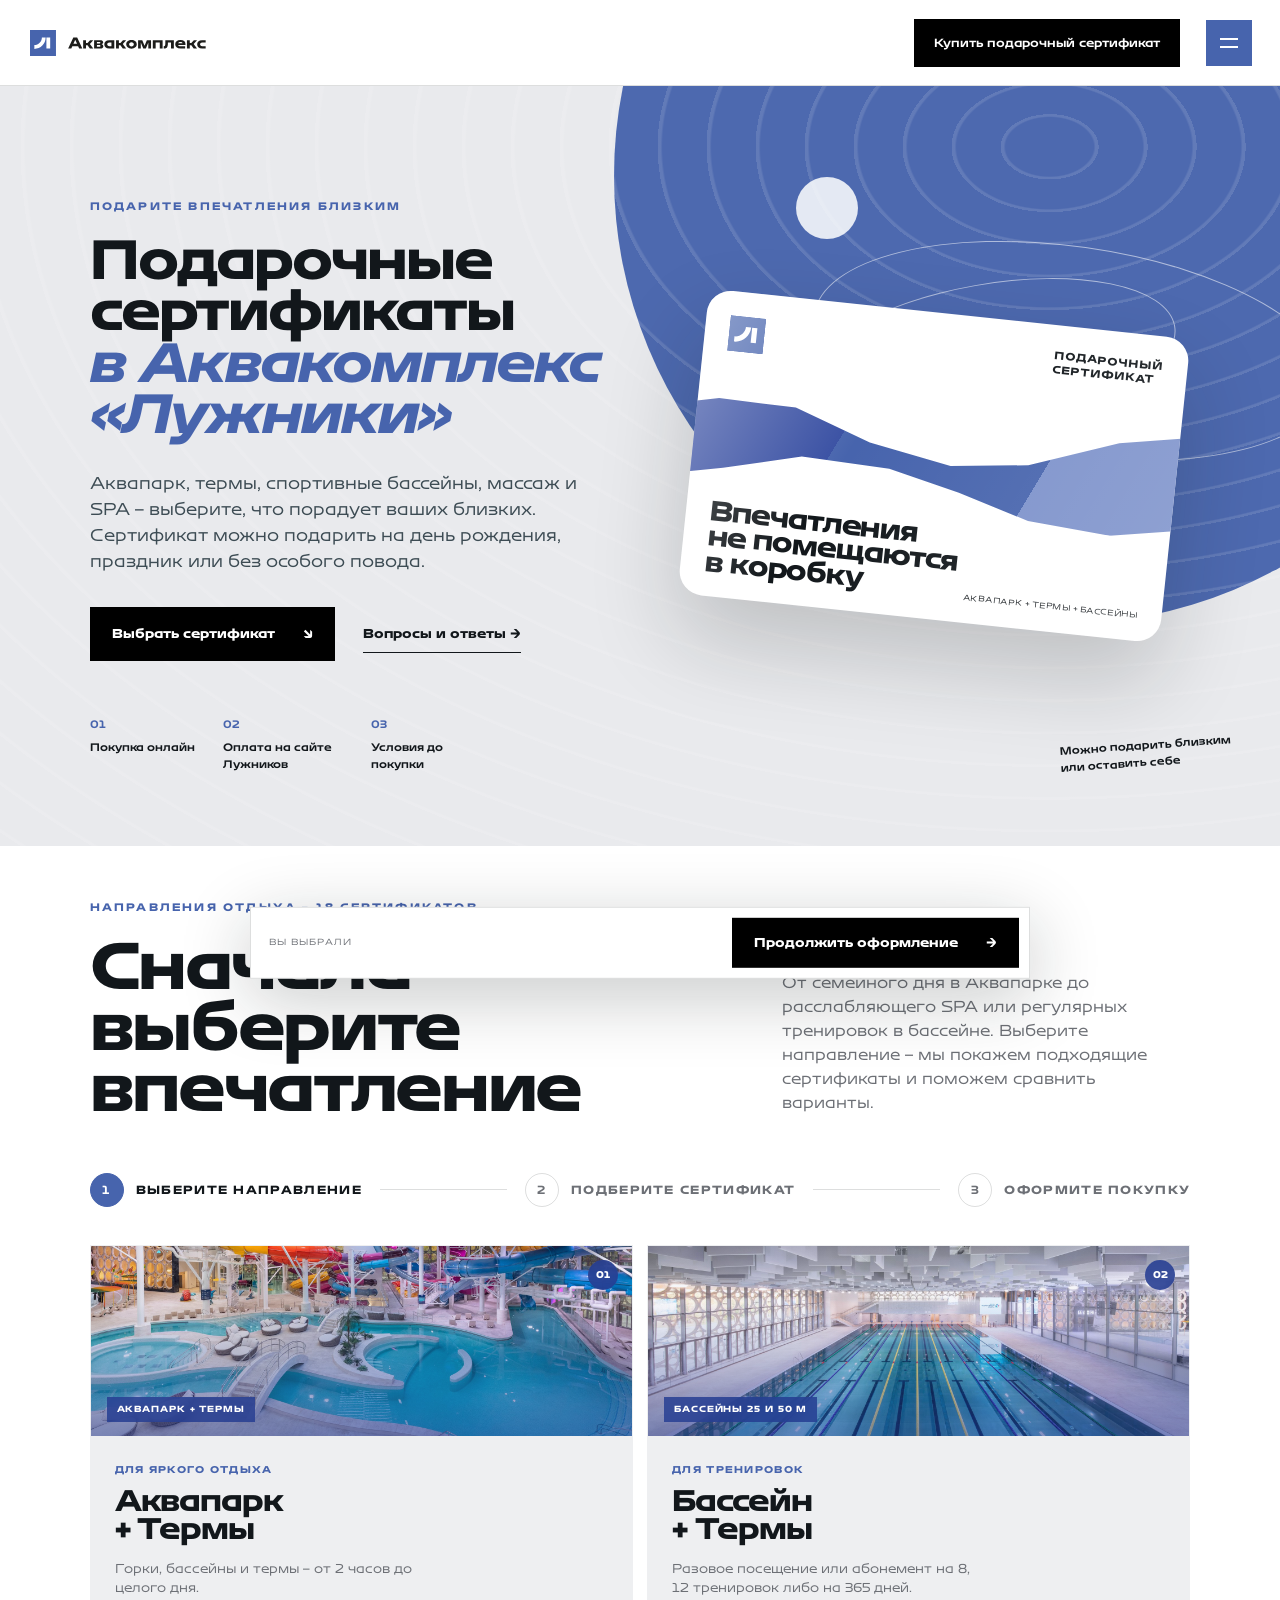
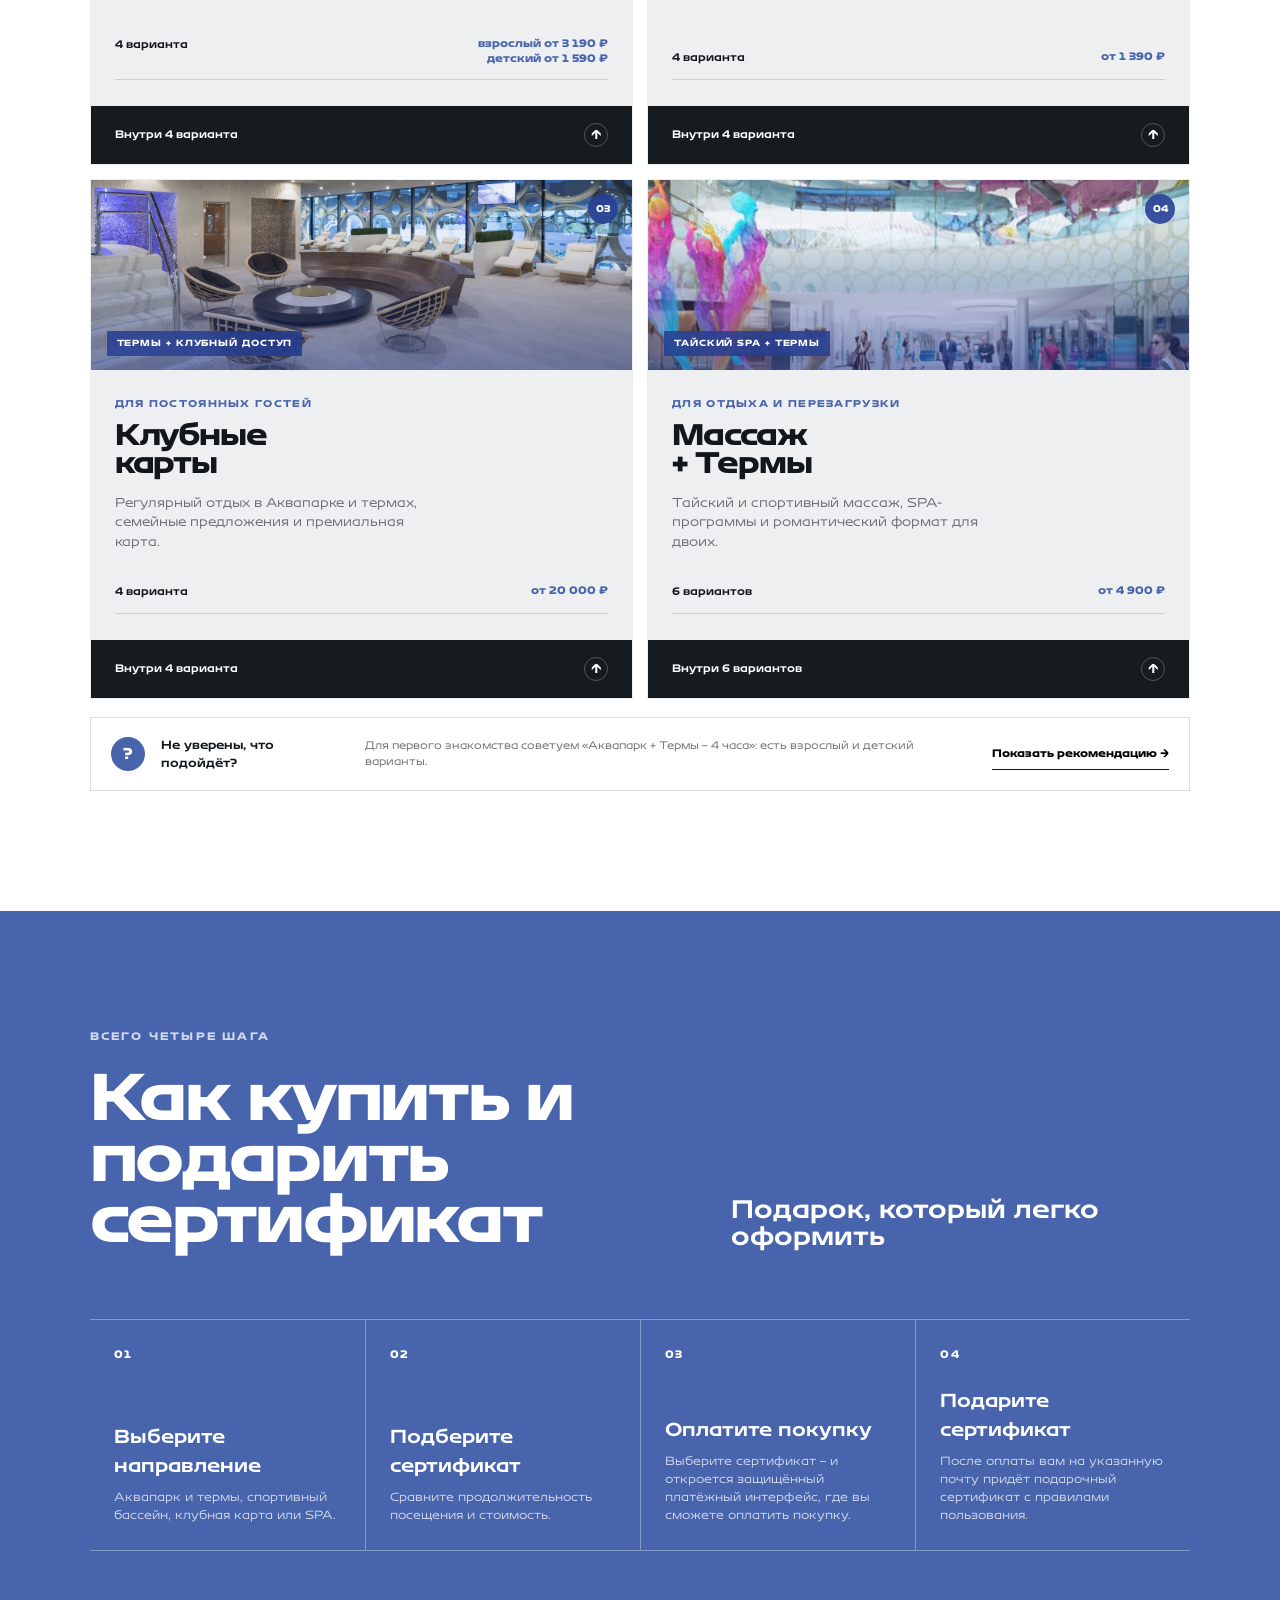
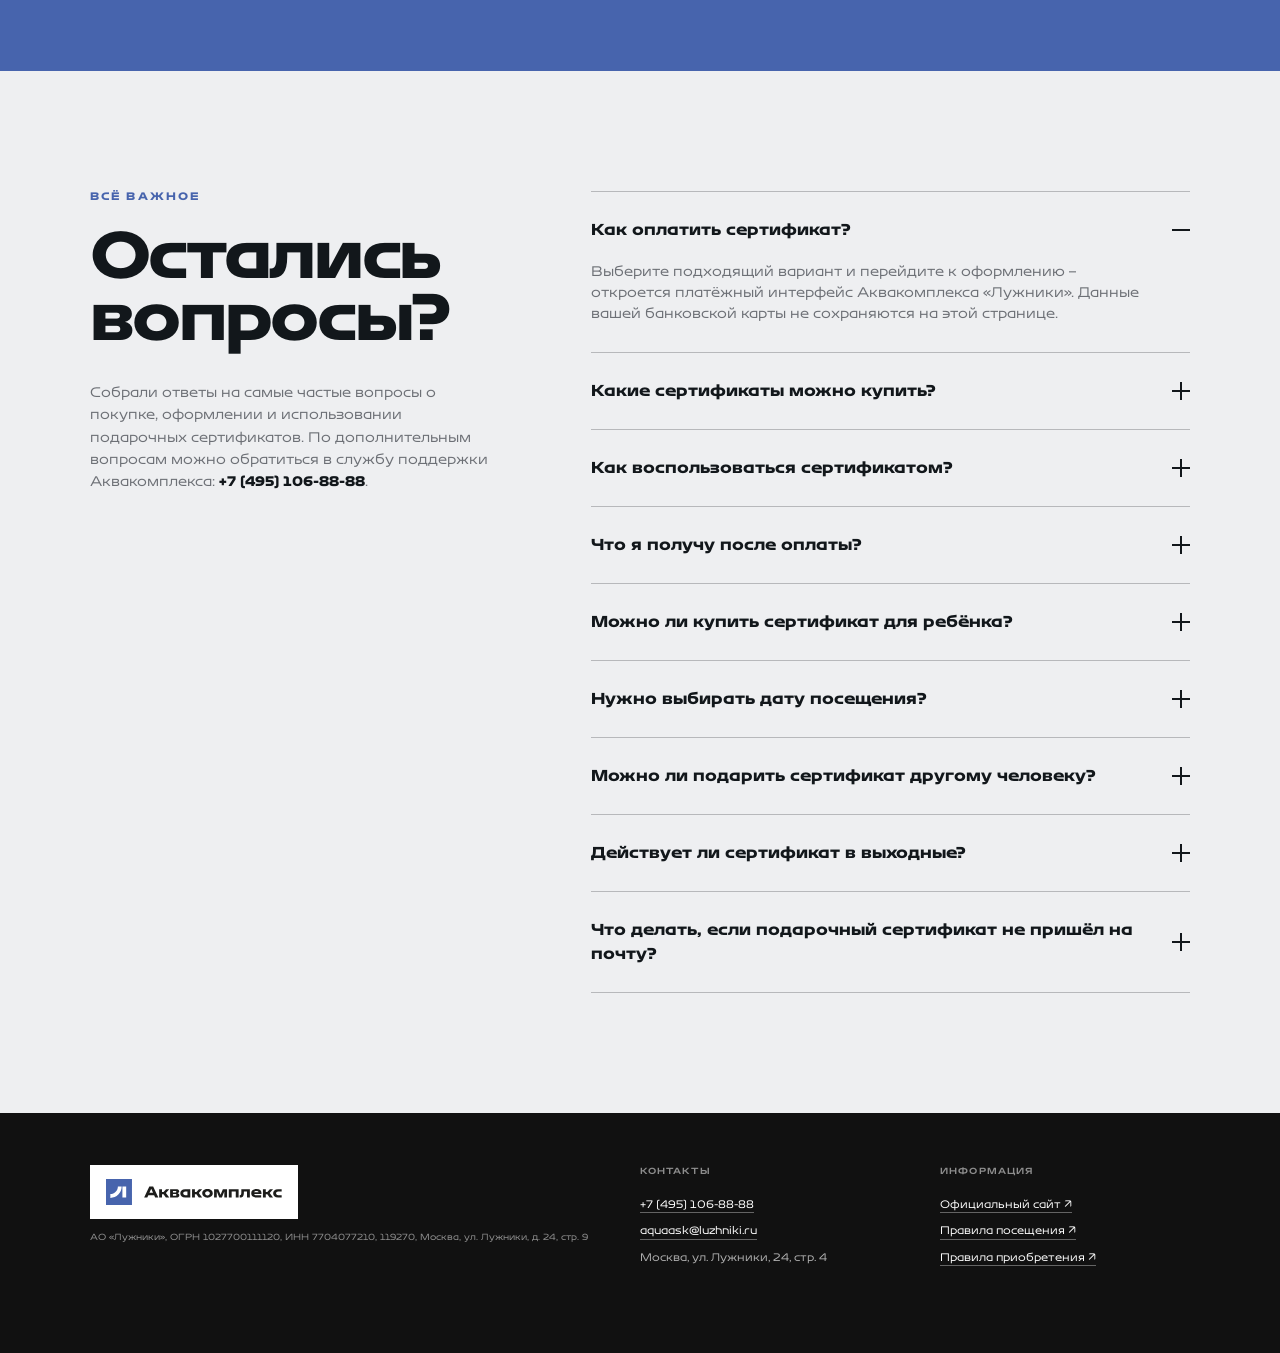
==== index.html @ ae0c1650 "Apply November certificate copy updates" ====
<!doctype html>
<html lang="ru">
  <head>
    <meta charset="UTF-8" />
    <meta name="viewport" content="width=device-width, initial-scale=1" />
    <meta name="theme-color" content="#4764ad" />
    <meta name="robots" content="index, follow, max-snippet:-1, max-image-preview:large, max-video-preview:-1" />
    <meta
      name="description"
      content="Подарочные сертификаты в Аквакомплексе «Лужники» в Москве: аквапарк и термы, спортивный бассейн, клубные карты, массаж и SPA."
    />
    <title>Подарочные сертификаты в Аквакомплексе «Лужники» – купить онлайн</title>
    <link rel="canonical" href="https://federegorov.github.io/luzhnikiPodarochSertifikat/" />
    <meta property="og:type" content="website" />
    <meta property="og:locale" content="ru_RU" />
    <meta property="og:title" content="Подарочные сертификаты в Аквакомплексе «Лужники» – купить онлайн" />
    <meta property="og:description" content="Аквапарк и термы, спортивные бассейны, клубные карты, массаж и SPA в Москве. Сравните цены и условия." />
    <meta property="og:url" content="https://federegorov.github.io/luzhnikiPodarochSertifikat/" />
    <meta property="og:image" content="https://federegorov.github.io/luzhnikiPodarochSertifikat/assets/photos/aquapark.jpg" />
    <meta property="og:image:alt" content="Аквапарк Аквакомплекса Лужники" />
    <meta name="twitter:card" content="summary_large_image" />
    <script type="application/ld+json">
      {
        "@context": "https://schema.org",
        "@graph": [
          {
            "@type": "Organization",
            "@id": "https://aqua.luzhniki.ru/#organization",
            "name": "АО «Лужники»",
            "legalName": "Акционерное общество «Олимпийский комплекс „Лужники“»",
            "url": "https://aqua.luzhniki.ru/",
            "taxID": "7704077210",
            "telephone": "+7-495-106-88-88",
            "email": "aquaask@luzhniki.ru",
            "address": {
              "@type": "PostalAddress",
              "streetAddress": "ул. Лужники, д. 24, стр. 9",
              "postalCode": "119270",
              "addressLocality": "Москва",
              "addressCountry": "RU"
            },
            "location": {
              "@type": "Place",
              "name": "Аквакомплекс «Лужники»",
              "address": {
                "@type": "PostalAddress",
                "streetAddress": "ул. Лужники, д. 24, стр. 4",
                "postalCode": "119270",
                "addressLocality": "Москва",
                "addressCountry": "RU"
              }
            }
          },
          {
            "@type": "WebPage",
            "@id": "https://federegorov.github.io/luzhnikiPodarochSertifikat/#webpage",
            "url": "https://federegorov.github.io/luzhnikiPodarochSertifikat/",
            "name": "Подарочные сертификаты в Аквакомплексе «Лужники» – купить онлайн",
            "description": "Подарочные сертификаты в Аквакомплексе «Лужники» в Москве: аквапарк и термы, спортивный бассейн, клубные карты, массаж и SPA.",
            "inLanguage": "ru-RU",
            "dateModified": "2026-10-30",
            "about": { "@id": "https://aqua.luzhniki.ru/#organization" },
            "mainEntity": { "@id": "https://federegorov.github.io/luzhnikiPodarochSertifikat/#certificate-list" }
          },
          {
            "@type": "ItemList",
            "@id": "https://federegorov.github.io/luzhnikiPodarochSertifikat/#certificate-list",
            "name": "Подарочные сертификаты Аквакомплекса «Лужники»",
            "numberOfItems": 18,
            "itemListElement": [
              {
                "@type": "ListItem",
                "position": 1,
                "item": {
                  "@type": "Product",
                  "name": "Подарочный сертификат Аквапарк + Термы – весь день",
                  "image": "https://federegorov.github.io/luzhnikiPodarochSertifikat/assets/photos/aquapark.jpg",
                  "description": "Аквапарк и термальный комплекс с 10:00 до 22:00.",
                  "brand": { "@id": "https://aqua.luzhniki.ru/#organization" },
                  "offers": [
                    { "@type": "Offer", "name": "Взрослый 14+", "price": "4890", "priceCurrency": "RUB", "availability": "https://schema.org/InStock", "url": "https://federegorov.github.io/luzhnikiPodarochSertifikat/#catalog", "seller": { "@id": "https://aqua.luzhniki.ru/#organization" } },
                    { "@type": "Offer", "name": "Детский 7–13 лет", "price": "2590", "priceCurrency": "RUB", "availability": "https://schema.org/InStock", "url": "https://federegorov.github.io/luzhnikiPodarochSertifikat/#catalog", "seller": { "@id": "https://aqua.luzhniki.ru/#organization" } }
                  ]
                }
              },
              {
                "@type": "ListItem",
                "position": 2,
                "item": {
                  "@type": "Product",
                  "name": "Подарочный сертификат Аквапарк + Термы – 4 часа",
                  "image": "https://federegorov.github.io/luzhnikiPodarochSertifikat/assets/photos/aquapark.jpg",
                  "description": "Четыре часа в аквапарке и термальном комплексе.",
                  "brand": { "@id": "https://aqua.luzhniki.ru/#organization" },
                  "offers": [
                    { "@type": "Offer", "name": "Взрослый 14+", "price": "4290", "priceCurrency": "RUB", "availability": "https://schema.org/InStock", "url": "https://federegorov.github.io/luzhnikiPodarochSertifikat/#catalog", "seller": { "@id": "https://aqua.luzhniki.ru/#organization" } },
                    { "@type": "Offer", "name": "Детский 7–13 лет", "price": "2190", "priceCurrency": "RUB", "availability": "https://schema.org/InStock", "url": "https://federegorov.github.io/luzhnikiPodarochSertifikat/#catalog", "seller": { "@id": "https://aqua.luzhniki.ru/#organization" } }
                  ]
                }
              },
              {
                "@type": "ListItem",
                "position": 3,
                "item": {
                  "@type": "Product",
                  "name": "Подарочный сертификат Аквапарк + Термы – 3 часа",
                  "image": "https://federegorov.github.io/luzhnikiPodarochSertifikat/assets/photos/aquapark.jpg",
                  "description": "Три часа в аквапарке и термальном комплексе.",
                  "brand": { "@id": "https://aqua.luzhniki.ru/#organization" },
                  "offers": [
                    { "@type": "Offer", "name": "Взрослый 14+", "price": "3690", "priceCurrency": "RUB", "availability": "https://schema.org/InStock", "url": "https://federegorov.github.io/luzhnikiPodarochSertifikat/#catalog", "seller": { "@id": "https://aqua.luzhniki.ru/#organization" } },
                    { "@type": "Offer", "name": "Детский 7–13 лет", "price": "1990", "priceCurrency": "RUB", "availability": "https://schema.org/InStock", "url": "https://federegorov.github.io/luzhnikiPodarochSertifikat/#catalog", "seller": { "@id": "https://aqua.luzhniki.ru/#organization" } }
                  ]
                }
              },
              {
                "@type": "ListItem",
                "position": 4,
                "item": {
                  "@type": "Product",
                  "name": "Подарочный сертификат Аквапарк + Термы – 2 часа",
                  "image": "https://federegorov.github.io/luzhnikiPodarochSertifikat/assets/photos/aquapark.jpg",
                  "description": "Два часа в аквапарке и термальном комплексе.",
                  "brand": { "@id": "https://aqua.luzhniki.ru/#organization" },
                  "offers": [
                    { "@type": "Offer", "name": "Взрослый 14+", "price": "3190", "priceCurrency": "RUB", "availability": "https://schema.org/InStock", "url": "https://federegorov.github.io/luzhnikiPodarochSertifikat/#catalog", "seller": { "@id": "https://aqua.luzhniki.ru/#organization" } },
                    { "@type": "Offer", "name": "Детский 7–13 лет", "price": "1590", "priceCurrency": "RUB", "availability": "https://schema.org/InStock", "url": "https://federegorov.github.io/luzhnikiPodarochSertifikat/#catalog", "seller": { "@id": "https://aqua.luzhniki.ru/#organization" } }
                  ]
                }
              },
              { "@type": "ListItem", "position": 5, "item": { "@type": "Product", "name": "Подарочный сертификат Бассейн + Термы – одно посещение", "image": "https://federegorov.github.io/luzhnikiPodarochSertifikat/assets/photos/pool.jpg", "description": "Одно посещение спортивного бассейна и термального комплекса для взрослого.", "brand": { "@id": "https://aqua.luzhniki.ru/#organization" }, "offers": { "@type": "Offer", "price": "1390", "priceCurrency": "RUB", "availability": "https://schema.org/InStock", "url": "https://federegorov.github.io/luzhnikiPodarochSertifikat/#catalog", "seller": { "@id": "https://aqua.luzhniki.ru/#organization" } } } },
              { "@type": "ListItem", "position": 6, "item": { "@type": "Product", "name": "Подарочный сертификат Бассейн + Термы – 8 посещений", "image": "https://federegorov.github.io/luzhnikiPodarochSertifikat/assets/photos/pool.jpg", "description": "Восемь посещений спортивного бассейна и термального комплекса.", "brand": { "@id": "https://aqua.luzhniki.ru/#organization" }, "offers": { "@type": "Offer", "price": "6000", "priceCurrency": "RUB", "availability": "https://schema.org/InStock", "url": "https://federegorov.github.io/luzhnikiPodarochSertifikat/#catalog", "seller": { "@id": "https://aqua.luzhniki.ru/#organization" } } } },
              { "@type": "ListItem", "position": 7, "item": { "@type": "Product", "name": "Подарочный сертификат Бассейн + Термы – 12 посещений", "image": "https://federegorov.github.io/luzhnikiPodarochSertifikat/assets/photos/pool.jpg", "description": "Двенадцать посещений спортивного бассейна и термального комплекса.", "brand": { "@id": "https://aqua.luzhniki.ru/#organization" }, "offers": { "@type": "Offer", "price": "8600", "priceCurrency": "RUB", "availability": "https://schema.org/InStock", "url": "https://federegorov.github.io/luzhnikiPodarochSertifikat/#catalog", "seller": { "@id": "https://aqua.luzhniki.ru/#organization" } } } },
              { "@type": "ListItem", "position": 8, "item": { "@type": "Product", "name": "Подарочный сертификат Бассейн + Термы – 365 дней", "image": "https://federegorov.github.io/luzhnikiPodarochSertifikat/assets/photos/pool.jpg", "description": "Годовой абонемент в спортивный бассейн и термальный комплекс.", "brand": { "@id": "https://aqua.luzhniki.ru/#organization" }, "offers": { "@type": "Offer", "price": "57900", "priceCurrency": "RUB", "availability": "https://schema.org/InStock", "url": "https://federegorov.github.io/luzhnikiPodarochSertifikat/#catalog", "seller": { "@id": "https://aqua.luzhniki.ru/#organization" } } } },
              { "@type": "ListItem", "position": 9, "item": { "@type": "Product", "name": "Клубная карта «Аквалужники 6»", "image": "https://federegorov.github.io/luzhnikiPodarochSertifikat/assets/photos/club.jpg", "description": "Шесть посещений Аквапарка + Терм на весь день.", "brand": { "@id": "https://aqua.luzhniki.ru/#organization" }, "offers": { "@type": "Offer", "price": "20000", "priceCurrency": "RUB", "availability": "https://schema.org/InStock", "url": "https://federegorov.github.io/luzhnikiPodarochSertifikat/#catalog", "seller": { "@id": "https://aqua.luzhniki.ru/#organization" } } } },
              { "@type": "ListItem", "position": 10, "item": { "@type": "Product", "name": "Клубная карта «Аквалужники 12»", "image": "https://federegorov.github.io/luzhnikiPodarochSertifikat/assets/photos/club.jpg", "description": "Двенадцать посещений Аквапарка + Терм на весь день.", "brand": { "@id": "https://aqua.luzhniki.ru/#organization" }, "offers": { "@type": "Offer", "price": "35000", "priceCurrency": "RUB", "availability": "https://schema.org/InStock", "url": "https://federegorov.github.io/luzhnikiPodarochSertifikat/#catalog", "seller": { "@id": "https://aqua.luzhniki.ru/#organization" } } } },
              { "@type": "ListItem", "position": 11, "item": { "@type": "Product", "name": "Клубная карта «Аквалужники. Семья»", "image": "https://federegorov.github.io/luzhnikiPodarochSertifikat/assets/photos/club.jpg", "description": "Двенадцать семейных посещений для двух взрослых и двух детей.", "brand": { "@id": "https://aqua.luzhniki.ru/#organization" }, "offers": { "@type": "Offer", "price": "65000", "priceCurrency": "RUB", "availability": "https://schema.org/InStock", "url": "https://federegorov.github.io/luzhnikiPodarochSertifikat/#catalog", "seller": { "@id": "https://aqua.luzhniki.ru/#organization" } } } },
              { "@type": "ListItem", "position": 12, "item": { "@type": "Product", "name": "Клубная карта «Аквалужники Премиум»", "image": "https://federegorov.github.io/luzhnikiPodarochSertifikat/assets/photos/club.jpg", "description": "Аквапарк, термы и спортивный бассейн в рамках клубной карты.", "brand": { "@id": "https://aqua.luzhniki.ru/#organization" }, "offers": { "@type": "Offer", "price": "70000", "priceCurrency": "RUB", "availability": "https://schema.org/InStock", "url": "https://federegorov.github.io/luzhnikiPodarochSertifikat/#catalog", "seller": { "@id": "https://aqua.luzhniki.ru/#organization" } } } },
              { "@type": "ListItem", "position": 13, "item": { "@type": "Product", "name": "Подарочный сертификат «Традиции Таиланда»", "image": "https://federegorov.github.io/luzhnikiPodarochSertifikat/assets/photos/spa.jpg", "description": "60 минут массажа и 60 минут отдыха в термах.", "brand": { "@id": "https://aqua.luzhniki.ru/#organization" }, "offers": { "@type": "Offer", "price": "4900", "priceCurrency": "RUB", "availability": "https://schema.org/InStock", "url": "https://federegorov.github.io/luzhnikiPodarochSertifikat/#catalog", "seller": { "@id": "https://aqua.luzhniki.ru/#organization" } } } },
              { "@type": "ListItem", "position": 14, "item": { "@type": "Product", "name": "Подарочный сертификат «Тайское наслаждение»", "image": "https://federegorov.github.io/luzhnikiPodarochSertifikat/assets/photos/spa.jpg", "description": "90 минут массажа и 60 минут отдыха в термах.", "brand": { "@id": "https://aqua.luzhniki.ru/#organization" }, "offers": { "@type": "Offer", "price": "6300", "priceCurrency": "RUB", "availability": "https://schema.org/InStock", "url": "https://federegorov.github.io/luzhnikiPodarochSertifikat/#catalog", "seller": { "@id": "https://aqua.luzhniki.ru/#organization" } } } },
              { "@type": "ListItem", "position": 15, "item": { "@type": "Product", "name": "Подарочный сертификат «Райские грёзы»", "image": "https://federegorov.github.io/luzhnikiPodarochSertifikat/assets/photos/spa.jpg", "description": "120 минут SPA-программы и 60 минут отдыха в термах.", "brand": { "@id": "https://aqua.luzhniki.ru/#organization" }, "offers": { "@type": "Offer", "price": "8900", "priceCurrency": "RUB", "availability": "https://schema.org/InStock", "url": "https://federegorov.github.io/luzhnikiPodarochSertifikat/#catalog", "seller": { "@id": "https://aqua.luzhniki.ru/#organization" } } } },
              { "@type": "ListItem", "position": 16, "item": { "@type": "Product", "name": "Подарочный сертификат Спортивный массаж + Термы – 60 минут", "image": "https://federegorov.github.io/luzhnikiPodarochSertifikat/assets/photos/spa.jpg", "description": "60 минут спортивного массажа и 60 минут отдыха в термах.", "brand": { "@id": "https://aqua.luzhniki.ru/#organization" }, "offers": { "@type": "Offer", "price": "5200", "priceCurrency": "RUB", "availability": "https://schema.org/InStock", "url": "https://federegorov.github.io/luzhnikiPodarochSertifikat/#catalog", "seller": { "@id": "https://aqua.luzhniki.ru/#organization" } } } },
              { "@type": "ListItem", "position": 17, "item": { "@type": "Product", "name": "Подарочный сертификат Спортивный массаж + Термы – 90 минут", "image": "https://federegorov.github.io/luzhnikiPodarochSertifikat/assets/photos/spa.jpg", "description": "90 минут спортивного массажа и 60 минут отдыха в термах.", "brand": { "@id": "https://aqua.luzhniki.ru/#organization" }, "offers": { "@type": "Offer", "price": "6600", "priceCurrency": "RUB", "availability": "https://schema.org/InStock", "url": "https://federegorov.github.io/luzhnikiPodarochSertifikat/#catalog", "seller": { "@id": "https://aqua.luzhniki.ru/#organization" } } } },
              { "@type": "ListItem", "position": 18, "item": { "@type": "Product", "name": "Подарочный сертификат SPA для двоих + Термы", "image": "https://federegorov.github.io/luzhnikiPodarochSertifikat/assets/photos/spa.jpg", "description": "SPA-ритуал на двоих: 90 минут массажа и 60 минут отдыха в термах.", "brand": { "@id": "https://aqua.luzhniki.ru/#organization" }, "offers": { "@type": "Offer", "price": "15600", "priceCurrency": "RUB", "availability": "https://schema.org/InStock", "url": "https://federegorov.github.io/luzhnikiPodarochSertifikat/#catalog", "seller": { "@id": "https://aqua.luzhniki.ru/#organization" } } } }
            ]
          }
        ]
      }
    </script>
    <link rel="stylesheet" href="styles.css" />
    <script src="script.js" defer></script>
  </head>
  <body>
    <a class="skip-link" href="#catalog-start">Перейти к выбору сертификата</a>

    <header class="site-header">
      <a class="brand" href="#top" aria-label="Аквакомплекс Лужники – на главную">
        <span class="official-logo" aria-hidden="true"></span>
      </a>
      <nav class="desktop-nav" aria-label="Разделы официального сайта">
        <a href="https://aqua.luzhniki.ru/about/" target="_blank" rel="noopener noreferrer">О нас</a>
        <a href="https://aqua.luzhniki.ru/news/" target="_blank" rel="noopener noreferrer">Новости</a>
        <a href="https://aqua.luzhniki.ru/services/" target="_blank" rel="noopener noreferrer">Услуги</a>
        <a href="https://aqua.luzhniki.ru/shkola-plavaniya/" target="_blank" rel="noopener noreferrer">Школа плавания</a>
        <a href="https://aqua.luzhniki.ru/tarify/" target="_blank" rel="noopener noreferrer">Тарифы</a>
        <a href="https://aqua.luzhniki.ru/b2b/" target="_blank" rel="noopener noreferrer">Корпоративным клиентам</a>
        <a href="https://aqua.luzhniki.ru/legal/" target="_blank" rel="noopener noreferrer">Правила</a>
        <a href="https://aqua.luzhniki.ru/contacts/" target="_blank" rel="noopener noreferrer">Контакты</a>
        <a href="https://aqua.luzhniki.ru/vopros-otvet/" target="_blank" rel="noopener noreferrer">(FAQ) Вопросы и ответы</a>
        <a href="https://aqua.luzhniki.ru/merch/" target="_blank" rel="noopener noreferrer">Мерч</a>
      </nav>
      <a class="header-cta" href="#catalog-start">Купить подарочный сертификат</a>
      <button class="menu-button" type="button" aria-label="Открыть меню" aria-expanded="false">
        <span></span><span></span>
      </button>
    </header>

    <nav class="mobile-nav" aria-label="Разделы официального сайта" hidden>
      <a href="https://aqua.luzhniki.ru/about/" target="_blank" rel="noopener noreferrer">О нас</a>
      <a href="https://aqua.luzhniki.ru/news/" target="_blank" rel="noopener noreferrer">Новости</a>
      <a href="https://aqua.luzhniki.ru/services/" target="_blank" rel="noopener noreferrer">Услуги</a>
      <a href="https://aqua.luzhniki.ru/shkola-plavaniya/" target="_blank" rel="noopener noreferrer">Школа плавания</a>
      <a href="https://aqua.luzhniki.ru/tarify/" target="_blank" rel="noopener noreferrer">Тарифы</a>
      <a href="https://aqua.luzhniki.ru/b2b/" target="_blank" rel="noopener noreferrer">Корпоративным клиентам</a>
      <a href="https://aqua.luzhniki.ru/legal/" target="_blank" rel="noopener noreferrer">Правила</a>
      <a href="https://aqua.luzhniki.ru/contacts/" target="_blank" rel="noopener noreferrer">Контакты</a>
      <a href="https://aqua.luzhniki.ru/vopros-otvet/" target="_blank" rel="noopener noreferrer">(FAQ) Вопросы и ответы</a>
      <a href="https://aqua.luzhniki.ru/merch/" target="_blank" rel="noopener noreferrer">Мерч</a>
    </nav>

    <main id="top">
      <section class="hero">
        <div class="hero-water" aria-hidden="true">
          <span class="ripple ripple-one"></span>
          <span class="ripple ripple-two"></span>
          <span class="sun-disc"></span>
        </div>
        <div class="hero-copy">
          <p class="eyebrow">Подарите впечатления близким</p>
          <h1>Подарочные сертификаты<em><span>в&nbsp;Аквакомплекс</span><span>«Лужники»</span></em></h1>
          <p class="hero-lead">
            Аквапарк, термы, спортивные бассейны, массаж и SPA – выберите, что порадует ваших близких. Сертификат можно подарить на день рождения, праздник или без особого повода.
          </p>
          <div class="hero-actions">
            <a class="button button-dark" href="#catalog-start">Выбрать сертификат <span>↘</span></a>
            <a class="text-link" href="#faq">Вопросы и ответы <span>→</span></a>
          </div>
          <ul class="hero-trust" aria-label="Преимущества">
            <li><span>01</span> Покупка онлайн</li>
            <li><span>02</span> Оплата на сайте Лужников</li>
            <li><span>03</span> Условия до покупки</li>
          </ul>
        </div>
        <div class="hero-card" aria-label="Предпросмотр подарочного сертификата">
          <div class="gift-card">
            <div class="gift-card-top">
              <span class="mini-logo" aria-label="Эмблема Аквакомплекса Лужники"></span>
              <span>Подарочный<br />сертификат</span>
            </div>
            <div class="gift-card-wave" aria-hidden="true"></div>
            <div class="gift-card-bottom">
              <strong><span>Впечатления</span><span>не&nbsp;помещаются</span><span>в&nbsp;коробку</span></strong>
              <small>Аквапарк + Термы + Бассейны</small>
            </div>
          </div>
          <span class="card-note">Можно подарить близким<br />или оставить себе</span>
        </div>
      </section>

      <aside class="source-strip" aria-label="Источник и актуальность информации" hidden>
        <p><strong>Источник условий:</strong> <a href="https://aqua.luzhniki.ru/tarify/" target="_blank" rel="noopener noreferrer">официальный сайт Аквакомплекса «Лужники» ↗</a></p>
        <p><strong>Проверено:</strong> 30 октября 2026 года</p>
        <p><strong>Обновление:</strong> владелец страницы</p>
      </aside>

      <section class="catalog section" id="catalog">
        <div class="section-heading" id="catalog-start">
          <div>
            <p class="eyebrow">Направления отдыха – 18 сертификатов</p>
            <h2>Сначала выберите<br />впечатление</h2>
          </div>
          <p>
            От семейного дня в Аквапарке до расслабляющего SPA или регулярных тренировок в бассейне. Выберите направление – мы покажем подходящие сертификаты и поможем сравнить варианты.
          </p>
        </div>

        <div class="finder-progress" aria-label="Этапы оформления">
          <span class="current"><b>1</b> Выберите направление</span>
          <i></i>
          <span><b>2</b> Подберите сертификат</span>
          <i></i>
          <span><b>3</b> Оформите покупку</span>
        </div>

        <div class="experience-choices" role="group" aria-label="Выберите формат отдыха">
          <button class="experience-card experience-aqua" type="button" data-category="aqua" aria-pressed="false">
            <span class="experience-number">01</span>
            <span class="experience-art art-aqua" role="img" aria-label="Аквапарк Аквакомплекса Лужники с водными горками и бассейнами">
              <span class="experience-photo-label">Аквапарк + Термы</span>
            </span>
            <span class="experience-kicker">Для яркого отдыха</span>
            <strong>Аквапарк<br />+ Термы</strong>
            <span class="experience-copy">Горки, бассейны и термы – от 2 часов до целого дня.</span>
            <span class="experience-meta"><b>4 варианта</b><i>взрослый от 3 190 ₽<br />детский от 1 590 ₽</i></span>
            <span class="experience-drawer" aria-hidden="true">
              <span class="drawer-head"><b>Внутри 4 варианта</b><i>↑</i></span>
              <span class="drawer-list">
                <span><b>2 часа</b><i>3 190 / 1 590 ₽</i></span>
                <span><b>3 часа</b><i>3 690 / 1 990 ₽</i></span>
                <span><b>4 часа</b><i>4 290 / 2 190 ₽</i></span>
                <span><b>Весь день</b><i>4 890 / 2 590 ₽</i></span>
              </span>
              <span class="drawer-cta">Перейти к выбору <b>→</b></span>
            </span>
          </button>

          <button class="experience-card experience-pool" type="button" data-category="pool" aria-pressed="false">
            <span class="experience-number">02</span>
            <span class="experience-art art-pool" role="img" aria-label="Крытые бассейны 25 и 50 м Аквакомплекса Лужники">
              <span class="experience-photo-label">Бассейны 25 и 50 м</span>
            </span>
            <span class="experience-kicker">Для тренировок</span>
            <strong>Бассейн<br />+ Термы</strong>
            <span class="experience-copy">Разовое посещение или абонемент на 8, 12 тренировок либо на 365 дней.</span>
            <span class="experience-meta"><b>4 варианта</b><i>от 1 390 ₽</i></span>
            <span class="experience-drawer" aria-hidden="true">
              <span class="drawer-head"><b>Внутри 4 варианта</b><i>↑</i></span>
              <span class="drawer-list">
                <span><b>Одно посещение</b><i>1 390 ₽</i></span>
                <span><b>8 посещений</b><i>6 000 ₽</i></span>
                <span><b>12 посещений</b><i>8 600 ₽</i></span>
                <span><b>365 дней</b><i>57 900 ₽</i></span>
              </span>
              <span class="drawer-cta">Перейти к выбору <b>→</b></span>
            </span>
          </button>

          <button class="experience-card experience-club" type="button" data-category="club" aria-pressed="false">
            <span class="experience-number">03</span>
            <span class="experience-art art-club" role="img" aria-label="Термально-оздоровительная зона Аквакомплекса Лужники">
              <span class="experience-photo-label">Термы + клубный доступ</span>
            </span>
            <span class="experience-kicker">Для постоянных гостей</span>
            <strong>Клубные<br />карты</strong>
            <span class="experience-copy">Регулярный отдых в Аквапарке и термах, семейные предложения и премиальная карта.</span>
            <span class="experience-meta"><b>4 варианта</b><i>от 20 000 ₽</i></span>
            <span class="experience-drawer" aria-hidden="true">
              <span class="drawer-head"><b>Внутри 4 варианта</b><i>↑</i></span>
              <span class="drawer-list">
                <span><b>Аквалужники 6</b><i>20 000 ₽</i></span>
                <span><b>Аквалужники 12</b><i>35 000 ₽</i></span>
                <span><b>Аквалужники. Семья</b><i>65 000 ₽</i></span>
                <span><b>Премиум</b><i>70 000 ₽</i></span>
              </span>
              <span class="drawer-cta">Перейти к выбору <b>→</b></span>
            </span>
          </button>

          <button class="experience-card experience-spa" type="button" data-category="spa" aria-pressed="false">
            <span class="experience-number">04</span>
            <span class="experience-art art-spa" role="img" aria-label="Тайский SPA и массаж в Аквакомплексе Лужники">
              <span class="experience-photo-label">Тайский SPA + Термы</span>
            </span>
            <span class="experience-kicker">Для отдыха и перезагрузки</span>
            <strong>Массаж<br />+ Термы</strong>
            <span class="experience-copy">Тайский и спортивный массаж, SPA-программы и романтический формат для двоих.</span>
            <span class="experience-meta"><b>6 вариантов</b><i>от 4 900 ₽</i></span>
            <span class="experience-drawer" aria-hidden="true">
              <span class="drawer-head"><b>Внутри 6 вариантов</b><i>↑</i></span>
              <span class="drawer-list">
                <span><b>60 + 60 минут</b><i>от 4 900 ₽</i></span>
                <span><b>90 + 60 минут</b><i>от 6 300 ₽</i></span>
                <span><b>SPA 120 + 60 минут</b><i>8 900 ₽</i></span>
                <span><b>Для двоих</b><i>15 600 ₽</i></span>
              </span>
              <span class="drawer-cta">Перейти к выбору <b>→</b></span>
            </span>
          </button>
        </div>

        <div class="options-shell" id="options-shell" hidden>
          <div class="options-head">
            <div>
              <p class="eyebrow">Шаг 2 из 3</p>
              <h3 id="options-title">Выберите сертификат</h3>
              <p id="options-description"></p>
            </div>
            <button class="change-category" type="button">← Выбрать другой формат</button>
          </div>
          <div class="mobile-category-tabs" role="group" aria-label="Сменить формат отдыха">
            <button type="button" data-category-switch="aqua" aria-pressed="false"><b>01</b> Аквапарк</button>
            <button type="button" data-category-switch="pool" aria-pressed="false"><b>02</b> Бассейн</button>
            <button type="button" data-category-switch="club" aria-pressed="false"><b>03</b> Карты</button>
            <button type="button" data-category-switch="spa" aria-pressed="false"><b>04</b> SPA</button>
          </div>
          <div class="certificate-grid" id="certificate-grid" aria-live="polite"></div>
        </div>

        <div class="finder-help">
          <span class="help-mark">?</span>
          <div><strong>Не уверены, что подойдёт?</strong><small>Для первого знакомства советуем «Аквапарк + Термы – 4 часа»: есть взрослый и детский варианты.</small></div>
          <button type="button" data-recommend="aqua-4h">Показать рекомендацию →</button>
        </div>
      </section>

      <section class="purchase-guide section" id="how-it-works">
        <div class="guide-heading">
          <p class="eyebrow">Всего четыре шага</p>
          <h2>Как купить и подарить сертификат</h2>
          <h3>Подарок, который легко оформить</h3>
        </div>
        <ol class="guide-grid">
          <li><span>01</span><strong>Выберите направление</strong><p>Аквапарк и термы, спортивный бассейн, клубная карта или SPA.</p></li>
          <li><span>02</span><strong>Подберите сертификат</strong><p>Сравните продолжительность посещения и стоимость.</p></li>
          <li><span>03</span><strong>Оплатите покупку</strong><p>Выберите сертификат – и откроется защищённый платёжный интерфейс, где вы сможете оплатить покупку.</p></li>
          <li><span>04</span><strong>Подарите сертификат</strong><p>После оплаты вам на указанную почту придёт подарочный сертификат с правилами пользования.</p></li>
        </ol>
      </section>

      <section class="catalog-index section" aria-labelledby="catalog-index-title" hidden>
        <div class="catalog-index-heading">
          <p class="eyebrow">Все варианты одним списком</p>
          <h2 id="catalog-index-title">Сравнение сертификатов и цен</h2>
          <p>Цены ниже помогают сравнить варианты. Итоговый состав заказа подтверждается при официальном оформлении.</p>
        </div>
        <div class="catalog-index-grid">
          <details open>
            <summary>Аквапарк + Термы <span>4 варианта</span></summary>
            <ul class="index-list">
              <li>
                <div><strong>Аквапарк + Термы – весь день</strong><span>Получатель: взрослый 14+ или ребёнок 7–13 лет.</span><span>Состав: аквапарк и термальный комплекс с 10:00 до 22:00.</span><span>Активация: в течение 180 дней со дня покупки.</span><span>Получение: электронный документ после полной оплаты.</span></div>
                <aside><b>4 890 ₽ взрослый<br />2 590 ₽ детский</b><a href="https://aqua.luzhniki.ru/tarify/" target="_blank" rel="noopener noreferrer">Официальные условия ↗</a></aside>
              </li>
              <li>
                <div><strong>Аквапарк + Термы – 4 часа</strong><span>Получатель: взрослый 14+ или ребёнок 7–13 лет.</span><span>Состав: аквапарк и термальный комплекс, продолжительность 4 часа.</span><span>Активация: в течение 180 дней со дня покупки.</span><span>Получение: электронный документ после полной оплаты.</span></div>
                <aside><b>4 290 ₽ взрослый<br />2 190 ₽ детский</b><a href="https://aqua.luzhniki.ru/tarify/" target="_blank" rel="noopener noreferrer">Официальные условия ↗</a></aside>
              </li>
              <li>
                <div><strong>Аквапарк + Термы – 3 часа</strong><span>Получатель: взрослый 14+ или ребёнок 7–13 лет.</span><span>Состав: аквапарк и термальный комплекс, продолжительность 3 часа.</span><span>Активация: в течение 180 дней со дня покупки.</span><span>Получение: электронный документ после полной оплаты.</span></div>
                <aside><b>3 690 ₽ взрослый<br />1 990 ₽ детский</b><a href="https://aqua.luzhniki.ru/tarify/" target="_blank" rel="noopener noreferrer">Официальные условия ↗</a></aside>
              </li>
              <li>
                <div><strong>Аквапарк + Термы – 2 часа</strong><span>Получатель: взрослый 14+ или ребёнок 7–13 лет.</span><span>Состав: аквапарк и термальный комплекс, продолжительность 2 часа.</span><span>Активация: в течение 180 дней со дня покупки.</span><span>Получение: электронный документ после полной оплаты.</span></div>
                <aside><b>3 190 ₽ взрослый<br />1 590 ₽ детский</b><a href="https://aqua.luzhniki.ru/tarify/" target="_blank" rel="noopener noreferrer">Официальные условия ↗</a></aside>
              </li>
            </ul>
          </details>
          <details>
            <summary>Бассейн + Термы <span>4 варианта</span></summary>
            <ul class="index-list">
              <li>
                <div><strong>Бассейн + Термы – одно посещение</strong><span>Получатель: один посетитель 18+.</span><span>Состав: одно посещение спортивного бассейна; общая продолжительность посещения – 120 минут.</span><span>Активация: в течение 180 дней со дня покупки.</span><span>Получение: электронный билет можно показать с телефона.</span></div>
                <aside><b>1 390 ₽</b><a href="https://aqua.luzhniki.ru/tarify/" target="_blank" rel="noopener noreferrer">Официальные условия ↗</a></aside>
              </li>
              <li>
                <div><strong>Бассейн + Термы – 8 посещений</strong><span>Получатель: один посетитель 16+.</span><span>Состав: 8 посещений спортивного бассейна; за один день доступно одно посещение.</span><span>Активация: в Центре продаж в течение 180 дней со дня покупки; после активации абонемент действует 30 календарных дней.</span><span>Инфраструктура: крытые бассейны 25 и 50 м, термальный комплекс, раздевалка, душ, шкафчик и полотенце; общая продолжительность посещения – 120 минут.</span></div>
                <aside><b>6 000 ₽</b><a href="https://aqua.luzhniki.ru/tarify/" target="_blank" rel="noopener noreferrer">Официальные условия ↗</a></aside>
              </li>
              <li>
                <div><strong>Бассейн + Термы – 12 посещений</strong><span>Получатель: один посетитель 16+.</span><span>Состав: 12 посещений спортивного бассейна; за один день доступно одно посещение.</span><span>Активация: в Центре продаж в течение 180 дней со дня покупки; после активации абонемент действует 30 календарных дней.</span><span>Инфраструктура: крытые бассейны 25 и 50 м, термальный комплекс, раздевалка, душ, шкафчик и полотенце; общая продолжительность посещения – 120 минут.</span></div>
                <aside><b>8 600 ₽</b><a href="https://aqua.luzhniki.ru/vopros-otvet/bassejn/" target="_blank" rel="noopener noreferrer">Официальные условия ↗</a></aside>
              </li>
              <li>
                <div><strong>Бассейн + Термы – 365 дней</strong><span>Получатель: один посетитель 16+.</span><span>Состав: абонемент на 365 дней; за один день доступно одно посещение.</span><span>Активация: в Центре продаж в течение 180 дней со дня покупки; после активации абонемент действует 365 календарных дней.</span><span>Инфраструктура: крытые бассейны 25 и 50 м, термальный комплекс, раздевалка, душ, шкафчик и полотенце; общая продолжительность посещения – 120 минут.</span></div>
                <aside><b>57 900 ₽</b><a href="https://aqua.luzhniki.ru/vopros-otvet/bassejn/" target="_blank" rel="noopener noreferrer">Официальные условия ↗</a></aside>
              </li>
            </ul>
          </details>
          <details>
            <summary>Клубные карты <span>4 варианта</span></summary>
            <ul class="index-list">
              <li>
                <div><strong>Клубная карта «Аквалужники 6»</strong><span>Получатель: карта закрепляется за одним посетителем 16+.</span><span>Состав: 6 посещений Аквапарка + Терм на весь день; включены раздевалка, шкафчик и полотенце.</span><span>Активация: в Центре продаж в течение 180 дней; карта действует 365 дней.</span><span>Получение: электронный документ после оплаты, затем оформление карты в Центре продаж.</span></div>
                <aside><b>20 000 ₽</b><a href="https://aqua.luzhniki.ru/tarify/" target="_blank" rel="noopener noreferrer">Официальные условия ↗</a></aside>
              </li>
              <li>
                <div><strong>Клубная карта «Аквалужники 12»</strong><span>Получатель: карта закрепляется за одним посетителем 16+.</span><span>Состав: 12 посещений Аквапарка + Терм на весь день; включены раздевалка, шкафчик и полотенце.</span><span>Активация: в Центре продаж в течение 180 дней; карта действует 365 дней.</span><span>Получение: электронный документ после оплаты, затем оформление карты в Центре продаж.</span></div>
                <aside><b>35 000 ₽</b><a href="https://aqua.luzhniki.ru/tarify/" target="_blank" rel="noopener noreferrer">Официальные условия ↗</a></aside>
              </li>
              <li>
                <div><strong>Клубная карта «Аквалужники. Семья»</strong><span>Получатели: 2 взрослых 18+ и 2 ребёнка до 14 лет.</span><span>Состав: 12 посещений Аквапарка + Терм на весь день, раздевалка, шкафчик и полотенце.</span><span>Активация: в Центре продаж в течение 180 дней; карта действует 365 дней.</span><span>Получение: электронный документ после оплаты, затем оформление карты в Центре продаж.</span></div>
                <aside><b>65 000 ₽</b><a href="https://aqua.luzhniki.ru/tarify/" target="_blank" rel="noopener noreferrer">Официальные условия ↗</a></aside>
              </li>
              <li>
                <div><strong>Клубная карта «Аквалужники Премиум»</strong><span>Получатели: один взрослый 18+ и один ребёнок до 14 лет.</span><span>Состав: Аквапарк + Термы на весь день, доступ в бассейны 25 и 50 м на 60 минут; включены раздевалка, шкафчик и полотенце.</span><span>Активация: в Центре продаж в течение 180 дней со дня покупки.</span><span>Время посещения: все дни с 10:00 до 22:00.</span></div>
                <aside><b>70 000 ₽</b><a href="https://aqua.luzhniki.ru/tarify/" target="_blank" rel="noopener noreferrer">Официальные условия ↗</a></aside>
              </li>
            </ul>
          </details>
          <details>
            <summary>Массаж + Термы <span>6 вариантов</span></summary>
            <ul class="index-list">
              <li>
                <div><strong>«Традиции Таиланда»</strong><span>Получатель: один взрослый 18+.</span><span>Состав: 60 минут массажа и 60 минут отдыха в термах.</span><span>Срок: 90 дней после покупки. Запись обязательна по телефону +7 (915) 074-94-14.</span><span>Получение: электронный документ после полной оплаты.</span></div>
                <aside><b>4 900 ₽</b><a href="https://aqua.luzhniki.ru/tarify/" target="_blank" rel="noopener noreferrer">Официальные условия ↗</a></aside>
              </li>
              <li>
                <div><strong>«Тайское наслаждение»</strong><span>Получатель: один взрослый 18+.</span><span>Состав: 90 минут массажа и 60 минут отдыха в термах.</span><span>Срок: 90 дней после покупки. Запись обязательна по телефону +7 (915) 074-94-14.</span><span>Получение: электронный документ после полной оплаты.</span></div>
                <aside><b>6 300 ₽</b><a href="https://aqua.luzhniki.ru/tarify/" target="_blank" rel="noopener noreferrer">Официальные условия ↗</a></aside>
              </li>
              <li>
                <div><strong>«Райские грёзы»</strong><span>Получатель: один взрослый 18+.</span><span>Состав: SPA-программа на выбор 120 минут и 60 минут отдыха в термах.</span><span>Срок: 90 дней после покупки. Запись обязательна по телефону +7 (915) 074-94-14.</span><span>Получение: электронный документ после полной оплаты.</span></div>
                <aside><b>8 900 ₽</b><a href="https://aqua.luzhniki.ru/tarify/" target="_blank" rel="noopener noreferrer">Официальные условия ↗</a></aside>
              </li>
              <li>
                <div><strong>Спортивный массаж + Термы – 60 минут</strong><span>Получатель: один взрослый 18+.</span><span>Состав: 60 минут спортивного массажа и 60 минут отдыха в термах.</span><span>Срок: 90 дней после покупки. Запись обязательна по телефону +7 (915) 074-94-14.</span><span>Получение: электронный документ после полной оплаты.</span></div>
                <aside><b>5 200 ₽</b><a href="https://aqua.luzhniki.ru/tarify/" target="_blank" rel="noopener noreferrer">Официальные условия ↗</a></aside>
              </li>
              <li>
                <div><strong>Спортивный массаж + Термы – 90 минут</strong><span>Получатель: один взрослый 18+.</span><span>Состав: 90 минут спортивного массажа и 60 минут отдыха в термах.</span><span>Срок: 90 дней после покупки. Запись обязательна по телефону +7 (915) 074-94-14.</span><span>Получение: электронный документ после полной оплаты.</span></div>
                <aside><b>6 600 ₽</b><a href="https://aqua.luzhniki.ru/tarify/" target="_blank" rel="noopener noreferrer">Официальные условия ↗</a></aside>
              </li>
              <li>
                <div><strong>SPA для двоих + Термы</strong><span>Получатели: двое взрослых 18+.</span><span>Состав: SPA-ритуал на двоих, 90 минут массажа и 60 минут отдыха в термах.</span><span>Срок: 90 дней после покупки. Запись обязательна по телефону +7 (915) 074-94-14.</span><span>Получение: электронный документ после полной оплаты.</span></div>
                <aside><b>15 600 ₽</b><a href="https://aqua.luzhniki.ru/tarify/" target="_blank" rel="noopener noreferrer">Официальные условия ↗</a></aside>
              </li>
            </ul>
          </details>
        </div>
      </section>

      <section class="faq section" id="faq">
        <div class="faq-title">
          <p class="eyebrow">Всё важное</p>
          <h2>Остались вопросы?</h2>
          <p class="faq-intro">Собрали ответы на самые частые вопросы о покупке, оформлении и использовании подарочных сертификатов. По дополнительным вопросам можно обратиться в службу поддержки Аквакомплекса: <a href="tel:+74951068888">+7 (495) 106-88-88</a>.</p>
        </div>
        <div class="accordion">
          <details open>
            <summary>Как оплатить сертификат?<span></span></summary>
            <p>
              Выберите подходящий вариант и перейдите к оформлению – откроется платёжный интерфейс Аквакомплекса «Лужники». Данные вашей банковской карты не сохраняются на этой странице.
            </p>
          </details>
          <details>
            <summary>Какие сертификаты можно купить?<span></span></summary>
            <p>
              Вы можете выбрать посещение Аквапарка и терм на 2, 3 или 4 часа либо на целый день, сертификаты в спортивный бассейн, клубные карты, массаж и SPA-программы, включая романтический отдых на двоих.
            </p>
          </details>
          <details>
            <summary>Как воспользоваться сертификатом?<span></span></summary>
            <div class="faq-answer">
              <p><strong>Разовое посещение.</strong> Предъявите сертификат на кассе в день посещения. Сделать это можно в любой день недели в течение 180 дней со дня покупки. Дополнительная активация не нужна.</p>
              <p><strong>Абонемент или клубная карта.</strong> Активируйте сертификат в Центре продаж Аквакомплекса в течение 180 дней со дня покупки. Возьмите с собой паспорт.</p>
              <p><strong>«Тайский спа».</strong> Воспользуйтесь сертификатом в течение 90 дней со дня покупки. Перед посещением запишитесь по телефону <a href="tel:+79150749414">+7 (915) 074-94-14</a>.</p>
            </div>
          </details>
          <details>
            <summary>Что я получу после оплаты?<span></span></summary>
            <p>
              После оплаты мы отправим подарочный сертификат на почту, которую вы указали при оформлении заказа. В письме будут данные о покупке и условия использования сертификата.
            </p>
          </details>
          <details>
            <summary>Можно ли купить сертификат для ребёнка?<span></span></summary>
            <p>
              Да. Для посещения Аквапарка и терм доступны отдельные сертификаты для детей от 7 до 13 лет. При оформлении можно выбрать взрослый или детский вариант.
            </p>
          </details>
          <details>
            <summary>Нужно выбирать дату посещения?<span></span></summary>
            <p>
              Нет, дату можно выбрать позже, в пределах срока действия сертификата. Перед визитом ознакомьтесь с <a href="https://aqua.luzhniki.ru/legal/pravila-posesheniya-mnogofunkcionalnogo-plavatelnogo-centra-ao-luzhniki-dvorca-vodnyh-vidov-sporta/" target="_blank" rel="noopener noreferrer">правилами посещения Аквакомплекса</a>.
            </p>
          </details>
          <details>
            <summary>Можно ли подарить сертификат другому человеку?<span></span></summary>
            <p>
              Да. Подарочный сертификат не именной, поэтому его можно передать другому человеку. Учитывайте возрастные ограничения и количество гостей по выбранному тарифу. Если сертификат на абонемент или клубную карту уже активирован, действуют условия переоформления.
            </p>
          </details>
          <details>
            <summary>Действует ли сертификат в выходные?<span></span></summary>
            <p>
              Представленные сертификаты действуют во все дни недели. Перед посещением рекомендуем проверить актуальный режим работы и условия выбранного предложения.
            </p>
          </details>
          <details>
            <summary>Что делать, если подарочный сертификат не пришёл на почту?<span></span></summary>
            <p>
              Сначала проверьте папку «Спам» и правильность адреса электронной почты, указанного при покупке. Если письмо не нашлось, обратитесь в службу поддержки Аквакомплекса по телефону <a href="tel:+74957800808">+7 (495) 780-08-08</a> (доб. 6058 или 6057) или напишите на <a href="mailto:aquaask@luzhniki.ru">aquaask@luzhniki.ru</a>.
            </p>
          </details>
        </div>
      </section>
    </main>

    <footer>
      <div class="footer-main">
        <a class="brand footer-brand" href="#top">
          <span class="official-logo" aria-hidden="true"></span>
        </a>
        <p class="footer-legal">АО «Лужники», ОГРН 1027700111120, ИНН 7704077210, 119270, Москва, ул. Лужники, д. 24, стр. 9</p>
      </div>
      <div class="footer-column">
        <strong>Контакты</strong>
        <a href="tel:+74951068888">+7 (495) 106-88-88</a>
        <a href="mailto:aquaask@luzhniki.ru">aquaask@luzhniki.ru</a>
        <span>Москва, ул. Лужники, 24, стр. 4</span>
      </div>
      <div class="footer-column">
        <strong>Информация</strong>
        <a href="https://aqua.luzhniki.ru/" target="_blank" rel="noopener noreferrer">Официальный сайт ↗</a>
        <a href="https://aqua.luzhniki.ru/legal/pravila-posesheniya-mnogofunkcionalnogo-plavatelnogo-centra-ao-luzhniki-dvorca-vodnyh-vidov-sporta/" target="_blank" rel="noopener noreferrer">Правила посещения ↗</a>
        <a href="https://aqua.luzhniki.ru/legal/pravila-priobreteniya-biletov/" target="_blank" rel="noopener noreferrer">Правила приобретения ↗</a>
      </div>
    </footer>

    <div class="sticky-purchase" aria-hidden="true">
      <div><small>Вы выбрали</small><strong class="sticky-title"></strong><span class="sticky-price"></span></div>
      <button class="button button-dark sticky-button" type="button">Продолжить оформление <span>→</span></button>
    </div>
  </body>
</html>
---- styles.css ----
@font-face {
  font-family: "ALS Trigger";
  src: url("assets/fonts/ALS-Trigger-Regular.otf") format("opentype");
  font-style: normal;
  font-weight: 400;
  font-display: swap;
}
@font-face {
  font-family: "ALS Trigger";
  src: url("assets/fonts/ALS-Trigger-Medium.otf") format("opentype");
  font-style: normal;
  font-weight: 500;
  font-display: swap;
}
@font-face {
  font-family: "ALS Trigger";
  src: url("assets/fonts/ALS-Trigger-Bold.otf") format("opentype");
  font-style: normal;
  font-weight: 700;
  font-display: swap;
}
@font-face {
  font-family: "ALS Trigger";
  src: url("assets/fonts/ALS-Trigger-Black.otf") format("opentype");
  font-style: normal;
  font-weight: 900;
  font-display: swap;
}
@font-face {
  font-family: "ALS Trigger";
  src: url("assets/fonts/ALS-Trigger-Black-Italic.otf") format("opentype");
  font-style: italic;
  font-weight: 900;
  font-display: swap;
}

:root {
  --ink: #12171b;
  --blue: #4764ad;
  --blue-dark: #374ea2;
  --aqua: #4764ad;
  --lime: #ffffff;
  --mint: #e7e8ec;
  --ice: #eeeff1;
  --paper: #ffffff;
  --line: rgba(18, 23, 27, 0.14);
  --muted: #6d7076;
  --radius: 0;
  --shadow: 0 20px 55px rgba(18, 23, 27, 0.12);
}

* { box-sizing: border-box; }
[hidden] { display: none !important; }
html { scroll-behavior: smooth; }
body {
  margin: 0;
  color: var(--ink);
  background: var(--paper);
  font-family: "ALS Trigger", Arial, sans-serif;
  font-size: 16px;
  line-height: 1.5;
}
a { color: inherit; text-decoration: none; }
button { font: inherit; }
.skip-link { position: fixed; left: 16px; top: -80px; z-index: 1000; padding: 12px 18px; background: #fff; border: 2px solid #111; }
.skip-link:focus { top: 12px; }

.site-header {
  height: 86px;
  display: flex;
  align-items: center;
  gap: clamp(22px, 2vw, 40px);
  padding: 0 clamp(24px, 2.2vw, 42px);
  background: rgba(255, 255, 255, .96);
  border-bottom: 1px solid var(--line);
  position: sticky;
  top: 0;
  z-index: 50;
  backdrop-filter: blur(16px);
}
.brand { display: inline-flex; align-items: center; gap: 11px; flex: none; }
.official-logo { display: block; width: 180px; height: 30px; background: url("assets/aqua-sprite.svg") 0 0 / 244px 231px no-repeat; flex: none; }
.desktop-nav { min-width: 0; flex: 1; display: flex; align-items: center; justify-content: center; gap: clamp(10px, 1.05vw, 20px); white-space: nowrap; font-size: clamp(10px, .7vw, 12px); font-weight: 600; }
.desktop-nav a { transition: color .2s ease; }
.desktop-nav a:hover { color: var(--blue); }
.header-cta { min-height: 48px; flex: none; display: inline-flex; align-items: center; background: #000; color: #fff; padding: 0 20px; white-space: nowrap; font-size: 12px; font-weight: 700; transition: background .2s ease, transform .2s ease; }
.header-cta:hover { background: var(--blue-dark); transform: translateY(-1px); }
.menu-button, .mobile-nav { display: none; }

.hero {
  min-height: min(760px, calc(100svh - 86px));
  display: grid;
  grid-template-columns: 52% 48%;
  position: relative;
  overflow: hidden;
  background: #e9eaed;
}
.hero-water { position: absolute; inset: 0; overflow: hidden; pointer-events: none; }
.hero-water::before {
  content: ""; position: absolute; width: 70vw; height: 70vw; right: -18vw; top: -28vw;
  background: var(--blue);
  border-radius: 50%; opacity: .96;
}
.hero-water::after {
  content: ""; position: absolute; inset: 0;
  background-image: repeating-radial-gradient(ellipse at 82% 8%, transparent 0 44px, rgba(255,255,255,.18) 46px 49px);
  opacity: .65;
}
.ripple { position: absolute; border: 1px solid rgba(255,255,255,.55); border-radius: 50%; z-index: 1; }
.ripple-one { width: 380px; height: 150px; right: 8%; top: 26%; transform: rotate(-10deg); }
.ripple-two { width: 520px; height: 210px; right: -4%; top: 21%; transform: rotate(8deg); }
.sun-disc { width: 62px; height: 62px; border-radius: 50%; background: #fff; position: absolute; top: 12%; right: 33%; opacity: .85; }
.hero-copy { min-width: 0; position: relative; z-index: 2; padding: clamp(56px, 7vw, 100px) 5vw 48px 7vw; align-self: center; }
.eyebrow { margin: 0 0 22px; font-size: 11px; line-height: 1; text-transform: uppercase; letter-spacing: .2em; font-weight: 800; color: var(--blue); }
h1, h2 { font-family: "ALS Trigger", Arial, sans-serif; font-weight: 900; margin: 0; line-height: .92; letter-spacing: -.035em; }
h1 { max-width: 100%; font-size: clamp(42px, 4.35vw, 70px); }
h1 em { color: var(--blue); font-style: italic; }
h1 > em, h1 > em > span { display: block; }
.hero-lead { max-width: 560px; margin: 32px 0; font-size: clamp(17px, 1.35vw, 21px); color: #3d4c54; }
.hero-actions { display: flex; align-items: center; gap: 28px; }
.button { border: 0; min-height: 54px; display: inline-flex; align-items: center; justify-content: space-between; gap: 28px; padding: 0 22px; font-weight: 800; font-size: 13px; cursor: pointer; transition: transform .2s ease, box-shadow .2s ease, background .2s ease; }
.button:hover { transform: translateY(-2px); }
.button-dark { color: #fff; background: #000; box-shadow: none; }
.button-dark:hover { background: var(--blue-dark); }
.button-light { background: #fff; color: var(--ink); }
.text-link { font-weight: 800; font-size: 13px; border-bottom: 1px solid var(--ink); padding: 9px 0; }
.hero-trust { list-style: none; display: flex; gap: 28px; padding: 0; margin: 55px 0 0; font-size: 11px; font-weight: 700; }
.hero-trust li { max-width: 120px; }
.hero-trust span { display: block; margin-bottom: 7px; color: var(--blue); }
.hero-card { position: relative; z-index: 3; display: grid; place-items: center; padding: 48px 6vw 48px 0; }
.gift-card { width: min(500px, 90%); aspect-ratio: 1.58; background: #fff; border-radius: 24px; position: relative; overflow: hidden; box-shadow: 0 40px 90px rgba(18,23,27,.2); transform: rotate(6deg); }
.gift-card::after { content: ""; position: absolute; inset: 0; background: linear-gradient(115deg, rgba(255,255,255,.4), transparent 36%, rgba(255,255,255,.15)); pointer-events: none; }
.gift-card-top { height: 36%; display: flex; justify-content: space-between; padding: 24px; font-size: 11px; line-height: 1.25; text-transform: uppercase; letter-spacing: .09em; font-weight: 800; }
.mini-logo {
  width: 36px;
  height: 36px;
  flex: 0 0 36px;
  background: url("assets/aqua-emblem.svg") center / contain no-repeat;
}
.gift-card-wave { position: absolute; left: -7%; right: -7%; top: 22%; height: 49%; background: linear-gradient(115deg, #374ea2 0 34%, #4764ad 34% 68%, #7d92cb 68%); clip-path: polygon(0 35%, 10% 27%, 24% 28%, 38% 46%, 53% 56%, 67% 50%, 83% 29%, 100% 18%, 100% 80%, 83% 91%, 68% 87%, 55% 73%, 42% 62%, 26% 60%, 12% 73%, 0 82%); }
.gift-card-bottom { position: absolute; left: 24px; right: 24px; bottom: 21px; display: flex; justify-content: space-between; align-items: end; }
.gift-card-bottom strong { font-family: "ALS Trigger", Arial, sans-serif; font-size: clamp(20px, 2.2vw, 31px); font-weight: 900; line-height: .92; letter-spacing: -.035em; }
.gift-card-bottom strong span { display: block; white-space: nowrap; }
.gift-card-bottom small { text-align: right; font-size: 8px; line-height: 1.25; text-transform: uppercase; letter-spacing: .07em; white-space: nowrap; }
.card-note { position: absolute; bottom: 10%; right: 8%; font-size: 11px; font-weight: 700; transform: rotate(-4deg); }

.source-strip { min-height: 58px; display: flex; align-items: center; justify-content: center; gap: 22px 46px; padding: 14px 7vw; color: #fff; background: #111; }
.source-strip p { margin: 0; font-size: 9px; color: rgba(255,255,255,.7); }
.source-strip strong { color: #fff; }
.source-strip a { border-bottom: 1px solid rgba(255,255,255,.4); }

.section { padding: 120px 7vw; }
#catalog, #faq, #how-it-works { scroll-margin-top: 86px; }
#catalog { padding-top: 56px; }
#catalog-start { scroll-margin-top: 98px; }
.section-heading { display: grid; grid-template-columns: 1.2fr .8fr; gap: 80px; align-items: end; margin-bottom: 54px; }
.section-heading h2, .faq-title h2 { font-size: clamp(38px, 5.2vw, 76px); }
.section-heading > p { max-width: 520px; margin: 0 0 4px; color: var(--muted); }
.finder-progress { display: grid; grid-template-columns: auto minmax(40px, 1fr) auto minmax(40px, 1fr) auto; align-items: center; gap: 18px; width: 100%; margin-bottom: 38px; color: var(--muted); font-size: 12px; font-weight: 800; text-transform: uppercase; letter-spacing: .11em; scroll-margin-top: 100px; }
.finder-progress i { height: 1px; background: var(--line); transition: background .3s ease; }
.finder-progress span { display: flex; align-items: center; gap: 12px; white-space: nowrap; transition: color .3s ease; }
.finder-progress b { width: 34px; height: 34px; border: 1px solid var(--line); border-radius: 50%; display: grid; place-items: center; font-size: 12px; transition: color .3s ease, background .3s ease, border-color .3s ease; }
.finder-progress .current { color: var(--ink); }
.finder-progress .current b { color: #fff; background: var(--blue); border-color: var(--blue); }
.finder-progress.step-two .current { color: var(--muted); }
.finder-progress.step-two .current b { color: var(--muted); background: transparent; border-color: var(--line); }
.finder-progress.step-two span:nth-of-type(2) { color: var(--ink); }
.finder-progress.step-two span:nth-of-type(2) b { color: #fff; background: var(--blue); border-color: var(--blue); }
.finder-progress.step-two > i:first-of-type { background: var(--blue); }
.finder-progress.step-three span:nth-of-type(2) { color: var(--muted); }
.finder-progress.step-three span:nth-of-type(2) b { color: var(--muted); background: transparent; border-color: var(--line); }
.finder-progress.step-three span:nth-of-type(3) { color: var(--ink); }
.finder-progress.step-three span:nth-of-type(3) b { color: #fff; background: var(--blue); border-color: var(--blue); }
.finder-progress.step-three > i { background: var(--blue); }

.experience-choices { display: grid; grid-template-columns: repeat(4, minmax(0, 1fr)); gap: 14px; }
.experience-choices[hidden] { display: none !important; }
.experience-card { min-height: 520px; padding: 24px 24px 84px; border: 1px solid transparent; color: var(--ink); background: var(--ice); text-align: left; display: flex; flex-direction: column; align-items: stretch; position: relative; overflow: hidden; cursor: pointer; transition: transform .25s ease, box-shadow .25s ease, border-color .25s ease; }
.experience-card:nth-child(2), .experience-card:nth-child(3) { background: var(--ice); }
.experience-card:hover { transform: translateY(-6px); box-shadow: var(--shadow); }
.experience-card.active { border-color: var(--blue); box-shadow: inset 0 0 0 1px var(--blue); }
.experience-number { position: absolute; z-index: 3; top: 14px; right: 14px; width: 30px; height: 30px; display: grid; place-items: center; border-radius: 50%; color: #fff; background: rgba(36,60,146,.88); backdrop-filter: blur(8px); font-size: 10px; font-weight: 800; }
.experience-art { height: 190px; margin: -24px -24px 26px; position: relative; overflow: hidden; display: block; background-color: var(--blue); background-position: center; background-size: cover; }
.experience-art::after { content: ""; position: absolute; inset: 0; background: linear-gradient(180deg, rgba(36,60,146,.04) 30%, rgba(36,60,146,.56) 100%); }
.art-aqua { background-image: url("assets/photos/aquapark.jpg"); background-position: center 57%; }
.art-pool { background-image: url("assets/photos/pool.jpg"); background-position: center 58%; }
.art-club { background-image: url("assets/photos/club.jpg"); background-position: center 48%; }
.art-spa { background-image: url("assets/photos/spa.jpg"); background-position: center 48%; }
.experience-photo-label { position: absolute; z-index: 2; left: 16px; bottom: 14px; padding: 8px 10px; color: #fff; background: rgba(36,60,146,.82); backdrop-filter: blur(8px); font-size: 9px; line-height: 1; letter-spacing: .1em; text-transform: uppercase; font-weight: 800; }
.experience-kicker { color: var(--blue); font-size: 10px; text-transform: uppercase; letter-spacing: .13em; font-weight: 800; }
.experience-card > strong { margin: 10px 0 15px; font-family: "ALS Trigger", Arial, sans-serif; font-weight: 900; font-size: clamp(27px, 2.35vw, 38px); line-height: .95; letter-spacing: -.035em; }
.experience-copy { color: var(--muted); font-size: 13px; max-width: 310px; }
.experience-meta { display: flex; justify-content: space-between; gap: 15px; margin-top: auto; padding: 25px 0 13px; border-bottom: 1px solid var(--line); font-size: 11px; }
.experience-meta i { color: var(--blue); font-style: normal; font-weight: 800; text-align: right; line-height: 1.35; }
.experience-drawer { position: absolute; z-index: 4; right: 0; bottom: 0; left: 0; color: #fff; background: rgba(18, 23, 27, .98); transform: translateY(calc(100% - 58px)); transition: transform .42s cubic-bezier(.22, .8, .24, 1); }
.experience-card:hover .experience-drawer, .experience-card:focus-visible .experience-drawer { transform: translateY(0); }
.drawer-head, .drawer-cta { min-height: 58px; padding: 0 24px; display: flex; align-items: center; justify-content: space-between; gap: 16px; font-size: 11px; font-weight: 800; }
.drawer-head i { width: 24px; height: 24px; display: grid; place-items: center; border: 1px solid rgba(255,255,255,.25); border-radius: 50%; font-style: normal; font-size: 13px; transition: transform .35s ease; }
.experience-card:hover .drawer-head i, .experience-card:focus-visible .drawer-head i { transform: rotate(180deg); }
.drawer-list { display: grid; padding: 0 24px; }
.drawer-list > span { min-height: 42px; display: flex; align-items: center; justify-content: space-between; gap: 18px; border-top: 1px solid rgba(255,255,255,.14); font-size: 11px; }
.drawer-list > span > b { font-weight: 700; }
.drawer-list > span > i { flex: none; color: #fff; font-style: normal; font-weight: 800; }
.drawer-cta { min-height: 52px; margin-top: 5px; color: #fff; background: var(--blue); }
.drawer-cta > b { font-size: 17px; }

.options-shell { margin-top: 28px; padding: 42px; background: #f0f1f3; border-top: 5px solid var(--blue); scroll-margin-top: 100px; }
.options-shell[hidden] { display: none; }
.options-head { display: flex; justify-content: space-between; align-items: end; gap: 40px; margin-bottom: 30px; }
.options-head .eyebrow { margin-bottom: 10px; }
.options-head h3 { margin: 0; font-family: "ALS Trigger", Arial, sans-serif; font-weight: 900; font-size: clamp(30px, 3.3vw, 52px); letter-spacing: -.035em; line-height: .95; }
.options-head p:last-child { color: var(--muted); font-size: 13px; margin: 13px 0 0; }
.change-category { flex: none; padding: 12px 0; border: 0; border-bottom: 1px solid var(--ink); background: transparent; font-size: 11px; font-weight: 800; cursor: pointer; }
.mobile-category-tabs, .mobile-card-summary { display: none; }
.certificate-grid { display: grid; grid-template-columns: repeat(4, minmax(0,1fr)); gap: 14px; }
.certificate-grid[data-category="spa"] { grid-template-columns: repeat(3, minmax(0, 1fr)); }
.certificate-card { min-height: 460px; border: 1px solid var(--line); display: grid; grid-template-rows: 1fr auto; position: relative; overflow: hidden; background: #fff; transition: transform .25s ease, box-shadow .25s ease, border-color .25s ease, background .25s ease, color .25s ease; }
.certificate-card:hover { transform: translateY(-6px); box-shadow: var(--shadow); border-color: rgba(67,89,185,.4); }
.certificate-card:focus-within { outline: 3px solid rgba(67,89,185,.22); outline-offset: 3px; }
.certificate-card.selected { color: #fff; background: var(--blue); border-color: var(--blue); transform: translateY(-6px); box-shadow: 0 22px 55px rgba(36,60,146,.24); }
.ticket-pattern { position: absolute; z-index: 0; width: 190px; height: 190px; border: 30px solid var(--blue); border-radius: 50%; top: -88px; right: -82px; opacity: .11; transition: border-color .25s ease, opacity .25s ease; }
.certificate-card.selected .ticket-pattern { border-color: #fff; opacity: .13; }
.ticket-main { min-width: 0; padding: 27px 24px 22px; display: flex; flex-direction: column; position: relative; z-index: 1; }
.ticket-stub { min-height: 105px; padding: 23px 24px 24px; position: relative; z-index: 2; }
.ticket-perforation { position: absolute; top: 0; left: 15px; right: 15px; height: 0; border-top: 2px dashed rgba(18,23,27,.34); pointer-events: none; }
.ticket-perforation::before, .ticket-perforation::after { content: ""; position: absolute; width: 30px; height: 30px; top: -16px; border-radius: 50%; background: #f0f1f3; }
.ticket-perforation::before { left: -30px; }
.ticket-perforation::after { right: -30px; }
.certificate-card.selected .ticket-perforation { border-top-color: rgba(255,255,255,.62); }
.card-top { display: flex; justify-content: space-between; gap: 16px; align-items: center; position: relative; z-index: 1; }
.card-tag { font-size: 10px; font-weight: 800; letter-spacing: .12em; text-transform: uppercase; color: var(--blue); }
.card-badge { max-width: 122px; flex-shrink: 1; font-size: 10px; font-weight: 800; line-height: 1.15; text-align: center; padding: 7px 9px; border-radius: 999px; background: var(--ice); }
.certificate-card.selected .card-tag, .certificate-card.selected .card-hours { color: #fff; }
.certificate-card.selected .card-badge { color: #fff; background: rgba(255,255,255,.16); }
.certificate-card h3 { font-family: "ALS Trigger", Arial, sans-serif; font-weight: 900; font-size: clamp(22px, 1.8vw, 30px); line-height: .98; letter-spacing: -.03em; margin: 31px 0 9px; max-width: 94%; }
.certificate-card[data-id="club-12"] h3,
.certificate-card[data-id="club-6"] h3 { font-size: clamp(20px, 1.55vw, 26px); white-space: nowrap; }
.card-hours { margin: 0 0 10px; font-size: 10px; font-weight: 800; color: var(--blue); }
.card-description { margin: 0; font-size: 13px; color: var(--muted); max-width: 90%; }
.certificate-card.selected .card-description { color: rgba(255,255,255,.78); }
.card-terms { margin-top: 18px; border-top: 1px solid var(--line); border-bottom: 1px solid var(--line); }
.card-terms summary { min-height: 44px; list-style: none; display: flex; align-items: center; justify-content: space-between; gap: 12px; color: var(--ink); cursor: pointer; font-size: 10px; line-height: 1.25; font-weight: 800; }
.card-terms summary::-webkit-details-marker { display: none; }
.card-terms summary span { flex: none; font-size: 18px; font-weight: 400; transition: transform .2s ease; }
.card-terms[open] summary span { transform: rotate(45deg); }
.card-terms-list { display: grid; gap: 8px; padding: 0 0 14px; color: var(--muted); font-size: 10px; line-height: 1.45; }
.card-terms-list p { margin: 0; padding-left: 10px; border-left: 2px solid var(--card-accent, var(--blue)); }
.card-terms-note { margin: 0 0 14px; padding: 10px 11px; color: var(--ink); background: var(--ice); font-size: 9px; line-height: 1.5; }
.certificate-card.selected .card-terms { border-color: rgba(255,255,255,.28); }
.certificate-card.selected .card-terms summary { color: #fff; }
.certificate-card.selected .card-terms-list { color: rgba(255,255,255,.8); }
.certificate-card.selected .card-terms-note { color: #fff; background: rgba(255,255,255,.12); }
.card-prices { margin: auto 0 0; padding-top: 25px; display: grid; }
.price-row { min-height: 47px; display: grid; grid-template-columns: minmax(0, 1fr) auto; align-items: center; gap: 18px; border-top: 1px solid var(--line); font-size: 12px; }
.price-row span { min-width: 0; white-space: nowrap; }
.certificate-card.selected .price-row { border-top-color: rgba(255,255,255,.28); }
.price-row strong { justify-self: end; font-size: 16px; line-height: 1; white-space: nowrap; font-variant-numeric: tabular-nums; letter-spacing: -.025em; }
.single-price strong { font-size: 23px; font-family: "ALS Trigger", Arial, sans-serif; font-weight: 900; letter-spacing: -.035em; }
.card-select { width: 100%; min-height: 58px; border: 2px solid var(--ink); background: transparent; }
.certificate-card.selected .card-select { color: #fff; background: var(--ink); border-color: var(--ink); box-shadow: none; }
.finder-help { margin-top: 18px; padding: 18px 20px; border: 1px solid var(--line); display: grid; grid-template-columns: auto 1fr auto; align-items: center; gap: 16px; }
.help-mark { width: 34px; height: 34px; border-radius: 50%; background: var(--blue); color: #fff; display: grid; place-items: center; font-weight: 800; }
.finder-help div { display: flex; align-items: baseline; gap: 12px; }
.finder-help strong { font-size: 12px; }
.finder-help small { color: var(--muted); font-size: 11px; }
.finder-help button { border: 0; border-bottom: 1px solid var(--ink); background: transparent; padding: 8px 0; font-size: 11px; font-weight: 800; cursor: pointer; }

.purchase-guide { color: #fff; background: var(--blue); }
.guide-heading { display: grid; grid-template-columns: 1.1fr .9fr; gap: 24px 80px; align-items: end; }
.guide-heading .eyebrow { grid-column: 1 / -1; margin-bottom: 0; color: #fff; opacity: .75; }
.guide-heading h2 { font-size: clamp(38px, 5.2vw, 76px); }
.guide-heading h3 { max-width: 520px; margin: 0; align-self: end; font-size: clamp(22px, 2vw, 32px); line-height: 1.05; }
.guide-grid { list-style: none; display: grid; grid-template-columns: repeat(4, 1fr); margin: 70px 0 0; padding: 0; border-top: 1px solid rgba(255,255,255,.34); border-bottom: 1px solid rgba(255,255,255,.34); }
.guide-grid li { min-height: 230px; padding: 26px 24px; border-left: 1px solid rgba(255,255,255,.34); display: flex; flex-direction: column; }
.guide-grid li:first-child { border-left: 0; }
.guide-grid span { margin-bottom: auto; font-size: 11px; font-weight: 800; letter-spacing: .12em; }
.guide-grid strong { font-size: 19px; }
.guide-grid p { margin: 8px 0 0; color: rgba(255,255,255,.72); font-size: 12px; }
.guide-note { max-width: 850px; margin: 34px 0 0; color: rgba(255,255,255,.82); font-size: 12px; }
.guide-note a { color: #fff; border-bottom: 1px solid rgba(255,255,255,.6); font-weight: 800; }

.catalog-index { background: #fff; }
.catalog-index-heading { display: grid; grid-template-columns: 1.1fr .9fr; gap: 22px 80px; align-items: end; margin-bottom: 48px; }
.catalog-index-heading .eyebrow { grid-column: 1 / -1; margin-bottom: 0; }
.catalog-index-heading h2 { font-size: clamp(38px, 4.8vw, 68px); }
.catalog-index-heading > p { max-width: 520px; margin: 0; color: var(--muted); }
.catalog-index-grid { display: grid; grid-template-columns: 1fr; border-top: 1px solid var(--line); border-left: 1px solid var(--line); }
.catalog-index details { min-width: 0; border-right: 1px solid var(--line); border-bottom: 1px solid var(--line); }
.catalog-index summary { min-height: 78px; list-style: none; display: flex; align-items: center; justify-content: space-between; gap: 18px; padding: 18px 22px; cursor: pointer; font-size: 16px; font-weight: 900; }
.catalog-index summary::-webkit-details-marker { display: none; }
.catalog-index summary span { color: var(--blue); font-size: 10px; font-weight: 800; text-transform: uppercase; letter-spacing: .08em; }
.catalog-index ul { list-style: none; margin: 0; padding: 0 22px 20px; }
.catalog-index li { min-height: 150px; display: grid; grid-template-columns: minmax(0, 1fr) minmax(180px, .28fr); align-items: stretch; gap: 28px; padding: 22px 0; border-top: 1px solid var(--line); font-size: 11px; }
.catalog-index li > div { min-width: 0; display: grid; align-content: start; gap: 5px; }
.catalog-index li > div strong { margin-bottom: 5px; font-size: 15px; }
.catalog-index li > div span { color: var(--muted); line-height: 1.45; }
.catalog-index li aside { display: flex; flex-direction: column; align-items: flex-end; justify-content: space-between; gap: 20px; text-align: right; }
.catalog-index li aside b { color: var(--blue); font-size: 14px; line-height: 1.4; }
.catalog-index li aside a { border-bottom: 1px solid var(--ink); font-size: 9px; font-weight: 800; }

.faq { background: #eeeff1; display: grid; grid-template-columns: .8fr 1.2fr; gap: 8vw; }
.faq-title { position: sticky; top: 110px; align-self: start; }
.faq-title a { display: block; margin-top: 50px; font-weight: 800; font-size: 18px; }
.faq-title span { display: block; color: var(--muted); font-size: 11px; margin-top: 6px; }
.faq-title .faq-intro { max-width: 560px; margin: 34px 0 0; color: var(--muted); font-size: 14px; line-height: 1.6; }
.faq-title .faq-intro a { display: inline; margin: 0; color: var(--ink); font-size: inherit; white-space: nowrap; }
.accordion details { border-top: 1px solid rgba(18,23,27,.25); padding: 0; }
.accordion details:last-child { border-bottom: 1px solid rgba(18,23,27,.25); }
.accordion summary { list-style: none; padding: 26px 0; cursor: pointer; font-weight: 800; display: flex; align-items: center; justify-content: space-between; gap: 30px; }
.accordion summary::-webkit-details-marker { display: none; }
.accordion summary span { width: 18px; height: 18px; position: relative; flex: none; }
.accordion summary span::before, .accordion summary span::after { content: ""; position: absolute; left: 0; top: 8px; width: 18px; height: 2px; background: var(--ink); transition: transform .2s ease; }
.accordion summary span::after { transform: rotate(90deg); }
.accordion details[open] summary span::after { transform: rotate(0); }
.accordion details p { margin: -7px 50px 28px 0; max-width: 620px; color: var(--muted); font-size: 14px; }
.accordion details p a { color: var(--ink); border-bottom: 1px solid rgba(18,23,27,.35); }
.accordion .faq-answer { margin: -7px 50px 28px 0; max-width: 660px; display: grid; gap: 14px; }
.accordion .faq-answer p { margin: 0; }
.accordion .faq-answer strong { color: var(--ink); }

footer { min-height: 240px; display: grid; grid-template-columns: minmax(260px, 1.4fr) repeat(2, minmax(190px, .7fr)); align-items: start; gap: 50px; padding: 52px 7vw; background: #111; color: #fff; }
.footer-main { max-width: 520px; }
.footer-main p { margin: 22px 0 0; color: rgba(255,255,255,.55); font-size: 11px; }
.footer-main .footer-legal { margin-top: 12px; font-size: 9px; line-height: 1.55; }
.footer-brand { justify-self: start; background: #fff; padding: 12px 14px; }
.footer-column { display: grid; align-content: start; gap: 9px; font-size: 11px; }
.footer-column strong { margin-bottom: 8px; color: rgba(255,255,255,.52); font-size: 9px; text-transform: uppercase; letter-spacing: .12em; }
.footer-column a { width: fit-content; border-bottom: 1px solid rgba(255,255,255,.35); }
.footer-column span { color: rgba(255,255,255,.67); }

.sticky-purchase { position: fixed; z-index: 40; left: 50%; bottom: 22px; transform: translate(-50%, 140%); width: min(780px, calc(100% - 32px)); background: #fff; border: 1px solid var(--line); box-shadow: 0 18px 70px rgba(18,23,27,.24); padding: 10px 10px 10px 18px; display: flex; align-items: center; justify-content: space-between; gap: 20px; transition: transform .35s cubic-bezier(.2,.9,.2,1); }
.sticky-purchase.visible { transform: translate(-50%,0); }
.sticky-purchase > div { display: grid; grid-template-columns: 1fr auto; min-width: 0; flex: 1; }
.sticky-purchase small { grid-column: 1 / -1; color: var(--muted); font-size: 9px; text-transform: uppercase; letter-spacing: .12em; }
.sticky-title { white-space: nowrap; overflow: hidden; text-overflow: ellipsis; font-size: 13px; }
.sticky-price { color: var(--blue); font-weight: 800; font-size: 13px; }
.sticky-button { min-height: 50px; }
.sticky-button:disabled { cursor: wait; opacity: .72; }

@media (max-width: 1480px) {
  .desktop-nav { display: none; }
  .header-cta { margin-left: auto; }
  .menu-button { display: flex; width: 46px; height: 46px; flex-direction: column; justify-content: center; gap: 6px; align-items: center; border: 0; background: var(--blue); }
  .menu-button span { width: 18px; height: 2px; background: #fff; transition: transform .2s ease; }
  .menu-button[aria-expanded="true"] span:first-child { transform: translateY(4px) rotate(45deg); }
  .menu-button[aria-expanded="true"] span:last-child { transform: translateY(-4px) rotate(-45deg); }
  .mobile-nav { position: fixed; z-index: 49; left: 0; right: 0; top: 86px; max-height: calc(100svh - 86px); overflow-y: auto; background: #fff; padding: 24px clamp(24px, 5vw, 70px) 30px; border-bottom: 1px solid var(--line); box-shadow: var(--shadow); }
  .mobile-nav:not([hidden]) { display: grid; grid-template-columns: repeat(2, minmax(0, 1fr)); gap: 0 28px; }
  .mobile-nav a { padding: 12px 0; border-bottom: 1px solid var(--line); font-size: 12px; font-weight: 700; }
  #catalog, #faq { scroll-margin-top: 86px; }
}

@media (max-width: 1180px) {
  .hero { grid-template-columns: 1fr; padding-bottom: 56px; }
  .hero-copy { padding: 64px 7vw 12px; }
  .hero-card { padding: 32px 7vw 58px; }
  .hero-water::before { width: 105vw; height: 105vw; right: -48vw; top: 46%; }
  .sun-disc { top: 56%; right: 15%; }
  .card-note { right: 12%; bottom: 3%; }
}

@media (min-width: 981px) and (max-width: 1280px) {
  .experience-choices { grid-template-columns: repeat(2, minmax(0, 1fr)); }
  .certificate-grid,
  .certificate-grid[data-category="spa"] { grid-template-columns: repeat(2, minmax(0, 1fr)); }
  .certificate-card { min-height: 440px; }
}

@media (max-width: 980px) {
  .hero { padding-bottom: 60px; }
  .hero-copy { padding: 70px 7vw 10px; }
  .hero-card { padding: 30px 7vw 60px; }
  .hero-water::before { width: 110vw; height: 110vw; right: -52vw; top: 48%; }
  .sun-disc { top: 58%; right: 15%; }
  .card-note { right: 12%; bottom: 3%; }
  .experience-choices { grid-template-columns: 1fr; }
  .experience-card { min-height: 390px; }
  .experience-art { height: 150px; }
  .options-shell { padding: 32px; }
  .certificate-grid,
  .certificate-grid[data-category="spa"] { grid-template-columns: repeat(2, 1fr); }
  .faq { grid-template-columns: 1fr; }
  .faq-title { position: static; }
  .guide-heading, .catalog-index-heading { grid-template-columns: 1fr; }
  .guide-heading .eyebrow, .catalog-index-heading .eyebrow { grid-column: auto; }
  .guide-grid { grid-template-columns: repeat(2, 1fr); }
  .guide-grid li:nth-child(3) { border-left: 0; border-top: 1px solid rgba(255,255,255,.34); }
  .guide-grid li:nth-child(4) { border-top: 1px solid rgba(255,255,255,.34); }
  footer { grid-template-columns: 1.3fr 1fr; }
  .footer-main { grid-row: span 2; }
}

@media (min-width: 768px) and (max-width: 900px) {
  .finder-progress { position: relative; grid-template-columns: repeat(3, minmax(0, 1fr)); gap: 12px; margin-bottom: 34px; font-size: 9px; line-height: 1.25; }
  .finder-progress::before { content: ""; position: absolute; z-index: 0; top: 16px; left: 15%; right: 15%; height: 1px; background: var(--line); }
  .finder-progress > i { display: none; }
  .finder-progress span { position: relative; z-index: 1; min-width: 0; flex-direction: column; justify-content: flex-start; gap: 8px; text-align: center; white-space: normal; }
  .finder-progress b { width: 34px; height: 34px; flex: 0 0 34px; background: var(--paper); }
  .finder-progress.step-two > span:nth-of-type(2)::before,
  .finder-progress.step-three > span:nth-of-type(3)::before { content: ""; position: absolute; z-index: -1; top: 16px; right: 50%; width: 100%; height: 1px; background: var(--blue); }
}

@media (max-width: 767px) {
  html { scroll-padding-top: 68px; }
  body { overflow-x: hidden; }
  button, a { touch-action: manipulation; }
  .site-header { height: 68px; padding: 0 max(14px, env(safe-area-inset-left)) 0 max(14px, env(safe-area-inset-right)); gap: 10px; }
  .brand { min-width: 0; }
  .official-logo { width: 166px; height: 28px; background-size: 225px 213px; }
  .header-cta { display: none; }
  .menu-button { width: 44px; height: 44px; flex: 0 0 44px; margin-left: auto; }
  .mobile-nav { top: 68px; max-height: calc(100svh - 68px); padding: 12px 18px calc(22px + env(safe-area-inset-bottom)); }
  #catalog, #faq, #how-it-works { scroll-margin-top: 68px; }
  #catalog-start { scroll-margin-top: 80px; }
  .mobile-nav:not([hidden]) { grid-template-columns: 1fr; }
  .mobile-nav a { min-height: 48px; display: flex; align-items: center; padding: 11px 4px; font-size: 13px; }
  .hero { min-height: auto; }
  .hero-copy { min-width: 0; padding: 34px 18px 8px; }
  .hero-copy .eyebrow { max-width: 100%; margin-bottom: 16px; font-size: 9px; line-height: 1.35; }
  h1 { max-width: 100%; font-size: clamp(28px, 7.6vw, 38px); line-height: .95; }
  h1 > em { font-size: .9em; line-height: 1.02; }
  .hero-lead { max-width: 100%; font-size: 14px; line-height: 1.5; margin: 22px 0; }
  .hero-actions { align-items: stretch; flex-direction: column; gap: 8px; }
  .hero-actions .button { min-height: 58px; }
  .hero-actions .text-link { min-height: 44px; align-self: flex-start; display: flex; align-items: center; }
  .hero-trust { position: relative; z-index: 2; margin-top: 28px; padding: 13px 8px; display: grid; grid-template-columns: repeat(3, minmax(0, 1fr)); gap: 0; border: 1px solid rgba(255,255,255,.9); border-radius: 16px; background: rgba(255,255,255,.9); box-shadow: 0 16px 40px rgba(39,62,125,.12); backdrop-filter: blur(8px); font-size: 8px; line-height: 1.3; }
  .hero-trust li { min-width: 0; max-width: none; padding: 0 9px 2px; }
  .hero-trust li + li { border-left: 1px solid rgba(70,96,175,.18); }
  .hero-trust span { width: 24px; height: 24px; margin: 0 0 9px; border-radius: 50%; display: grid; place-items: center; color: #fff; background: var(--blue); box-shadow: 0 5px 12px rgba(70,96,175,.24); font-size: 8px; line-height: 1; }
  .hero-water::before { width: 118vw; height: 118vw; right: -54vw; top: 46%; }
  .sun-disc { top: 61%; right: 15%; }
  .hero-card { padding: 26px 18px 52px; }
  .gift-card { width: 100%; transform: rotate(1.5deg); border-radius: 18px; }
  .gift-card-bottom { left: 18px; right: 18px; bottom: 16px; }
  .gift-card-bottom small { display: none; }
  .gift-card-top { padding: 18px; }
  .card-note { display: none; }
  .source-strip { align-items: flex-start; flex-direction: column; gap: 5px; padding: 14px 18px; }
  .section { padding: 72px 16px; }
  #catalog { padding-top: 44px; }
  .section-heading { display: block; margin-bottom: 32px; }
  .section-heading > p { margin-top: 20px; font-size: 14px; line-height: 1.55; }
  .section-heading h2, .faq-title h2 { font-size: clamp(36px, 10.8vw, 48px); }
  .finder-progress { position: relative; grid-template-columns: repeat(3, 1fr); gap: 8px; margin-bottom: 30px; font-size: 8px; line-height: 1.25; }
  .finder-progress::before { content: ""; position: absolute; z-index: 0; top: 14px; left: 15%; right: 15%; height: 1px; background: var(--line); }
  .finder-progress > i { display: none; }
  .finder-progress span { position: relative; z-index: 1; min-width: 0; flex-direction: column; justify-content: flex-start; gap: 7px; text-align: center; white-space: normal; }
  .finder-progress b { width: 30px; height: 30px; flex: 0 0 30px; background: var(--paper); font-size: 10px; }
  .finder-progress.step-two > span:nth-of-type(2)::before, .finder-progress.step-three > span:nth-of-type(3)::before { content: ""; position: absolute; z-index: -1; top: 14px; right: 50%; width: 100%; height: 1px; background: var(--blue); }
  .experience-choices { display: grid; grid-template-columns: repeat(2, minmax(0, 1fr)); gap: 8px; }
  .experience-card { min-height: 210px; padding: 12px; border-color: var(--line); }
  .experience-number { top: 8px; right: 8px; width: 26px; height: 26px; font-size: 8px; }
  .experience-art { height: 96px; margin: -12px -12px 12px; }
  .experience-photo-label { left: 8px; bottom: 8px; padding: 6px 7px; font-size: 6px; letter-spacing: .08em; }
  .experience-kicker, .experience-copy, .experience-drawer { display: none; }
  .experience-card > strong { margin: 2px 0 8px; font-size: clamp(18px, 5.3vw, 22px); line-height: .98; }
  .experience-meta { margin-top: auto; padding: 8px 0 0; border: 0; gap: 5px; font-size: 8px; }
  .experience-meta b, .experience-meta i { white-space: nowrap; }
  .options-shell { margin-left: -16px; margin-right: -16px; padding: 30px 16px 24px; border-top-width: 4px; }
  .options-head { display: block; }
  .options-head { margin-bottom: 18px; }
  .options-head h3 { font-size: clamp(29px, 8.6vw, 36px); line-height: 1.02; }
  .options-head p:last-child { font-size: 13px; line-height: 1.55; }
  .change-category { display: none; }
  .mobile-category-tabs { display: grid; grid-template-columns: repeat(4, minmax(0, 1fr)); gap: 4px; margin: 0 0 14px; }
  .mobile-category-tabs button { min-width: 0; min-height: 48px; padding: 7px 3px; border: 1px solid var(--line); color: var(--muted); background: #fff; font: 800 8px/1.15 "ALS Trigger", Arial, sans-serif; cursor: pointer; }
  .mobile-category-tabs b { display: block; margin-bottom: 4px; color: var(--blue); font-size: 8px; }
  .mobile-category-tabs button.active { color: #fff; background: var(--blue); border-color: var(--blue); }
  .mobile-category-tabs button.active b { color: #fff; }
  .certificate-grid,
  .certificate-grid[data-category="spa"] { grid-template-columns: 1fr; gap: 8px; }
  .certificate-card { min-height: 0; display: block; transform: none; }
  .certificate-card.selected { transform: none; }
  .mobile-card-summary { position: relative; z-index: 3; width: 100%; min-height: 112px; padding: 16px; border: 0; color: var(--ink); background: transparent; display: grid; grid-template-columns: minmax(0, 1fr) auto; align-items: center; gap: 14px; text-align: left; cursor: pointer; }
  .mobile-summary-copy { min-width: 0; display: grid; gap: 4px; }
  .mobile-summary-copy small { color: var(--blue); font-size: 8px; font-weight: 800; letter-spacing: .1em; text-transform: uppercase; }
  .mobile-summary-copy strong { overflow-wrap: anywhere; font-family: "ALS Trigger", Arial, sans-serif; font-size: 20px; line-height: 1.05; font-weight: 900; letter-spacing: -.025em; }
  .mobile-summary-copy i { color: var(--muted); font-size: 9px; font-style: normal; font-weight: 700; }
  .mobile-summary-price { display: grid; justify-items: end; gap: 4px; text-align: right; }
  .mobile-summary-price small { color: var(--muted); font-size: 7px; text-transform: uppercase; letter-spacing: .06em; }
  .mobile-summary-price strong { white-space: nowrap; font-size: 15px; line-height: 1.28; font-variant-numeric: tabular-nums; }
  .mobile-summary-price i { width: 23px; height: 23px; display: grid; place-items: center; border: 1px solid var(--line); border-radius: 50%; font-style: normal; transition: transform .2s ease; }
  .mobile-summary-price i::before { content: ""; width: 6px; height: 6px; box-sizing: border-box; border-right: 1.5px solid currentColor; border-bottom: 1.5px solid currentColor; transform: translateY(-2px) rotate(45deg); }
  .certificate-card.expanded .mobile-summary-price i { transform: rotate(180deg); }
  .certificate-card.selected .mobile-card-summary, .certificate-card.selected .mobile-summary-copy small, .certificate-card.selected .mobile-summary-copy i, .certificate-card.selected .mobile-summary-price small { color: #fff; }
  .certificate-card.selected .mobile-summary-price i { border-color: rgba(255,255,255,.55); }
  .ticket-pattern, .ticket-main, .ticket-stub { display: none; }
  .certificate-card.expanded .ticket-main { min-height: 0; padding: 0 16px 12px; display: flex; }
  .certificate-card.expanded .ticket-stub { min-height: 78px; padding: 10px 16px 16px; display: block; }
  .certificate-card.expanded .ticket-main .card-top,
  .certificate-card.expanded .ticket-main h3,
  .certificate-card.expanded .ticket-main .card-hours { display: none; }
  .ticket-perforation { display: none; }
  .card-description { max-width: 100%; margin-bottom: 4px; font-size: 12px; line-height: 1.45; }
  .card-terms { width: 100%; margin-top: 10px; }
  .card-terms summary { min-height: 48px; font-size: 10px; }
  .card-terms-list { padding-bottom: 14px; font-size: 10px; }
  .card-prices { width: 100%; padding-top: 12px; }
  .price-row { min-height: 54px; gap: 12px; font-size: 13px; }
  .price-row strong { font-size: 18px; }
  .card-select { min-height: 54px; }
  .finder-help { grid-template-columns: auto 1fr; align-items: center; padding: 18px 16px; }
  .finder-help div { display: grid; gap: 3px; }
  .finder-help small { line-height: 1.45; }
  .finder-help button { grid-column: 1 / -1; justify-self: stretch; min-height: 46px; text-align: left; }
  .guide-heading h2, .catalog-index-heading h2 { font-size: clamp(34px, 10vw, 46px); }
  .guide-heading h3, .catalog-index-heading > p { font-size: 20px; line-height: 1.25; }
  .guide-grid { grid-template-columns: 1fr; margin-top: 38px; }
  .guide-grid li { min-height: 155px; padding: 20px 16px; border-left: 0; border-top: 1px solid rgba(255,255,255,.34); }
  .guide-grid li:first-child { border-top: 0; }
  .guide-grid span { margin-bottom: 28px; }
  .guide-note { font-size: 11px; line-height: 1.55; }
  .catalog-index-heading { margin-bottom: 30px; }
  .catalog-index-grid { grid-template-columns: 1fr; }
  .catalog-index summary { min-height: 70px; padding: 16px; font-size: 14px; }
  .catalog-index ul { padding: 0 16px 16px; }
  .catalog-index li { min-height: 0; grid-template-columns: 1fr; gap: 18px; padding: 18px 0; }
  .catalog-index li aside { align-items: flex-start; gap: 10px; text-align: left; }
  .faq { gap: 50px; }
  .accordion summary { min-height: 66px; padding: 18px 0; }
  .accordion details p { margin-right: 0; line-height: 1.55; }
  .accordion .faq-answer { margin-right: 0; }
  footer { min-height: 210px; grid-template-columns: 1fr; align-content: center; gap: 34px; padding: 44px 18px calc(44px + env(safe-area-inset-bottom)); }
  .footer-main { grid-row: auto; }
  body.has-selection { padding-bottom: 88px; }
  .sticky-purchase { bottom: calc(8px + env(safe-area-inset-bottom)); width: calc(100% - 16px); min-height: 72px; padding: 8px 8px 8px 14px; gap: 10px; }
  .sticky-purchase > div { display: grid; grid-template-columns: minmax(0, 1fr); }
  .sticky-purchase small, .sticky-title, .sticky-price { display: block; }
  .sticky-purchase small { margin-bottom: 1px; }
  .sticky-title { max-width: 168px; font-size: 10px; }
  .sticky-price { max-width: 168px; margin-top: 2px; white-space: normal; font-size: 8px; line-height: 1.25; }
  .sticky-button { min-width: 150px; min-height: 54px; padding: 0 12px; gap: 8px; font-size: 10px; }
}

@media (max-width: 370px) {
  .official-logo { width: 154px; height: 26px; background-size: 209px 198px; }
  h1 { font-size: 28px; }
  .section-heading h2, .faq-title h2 { font-size: 34px; }
  .experience-card { flex-basis: 86vw; }
  .sticky-title, .sticky-price { max-width: 132px; }
  .sticky-button { min-width: 132px; font-size: 9px; }
}

@media (hover: none) {
  .experience-card:hover, .certificate-card:hover, .button:hover { transform: none; box-shadow: none; }
}

@media (prefers-reduced-motion: reduce) {
  *, *::before, *::after { scroll-behavior: auto !important; animation-duration: .001ms !important; transition-duration: .001ms !important; }
}
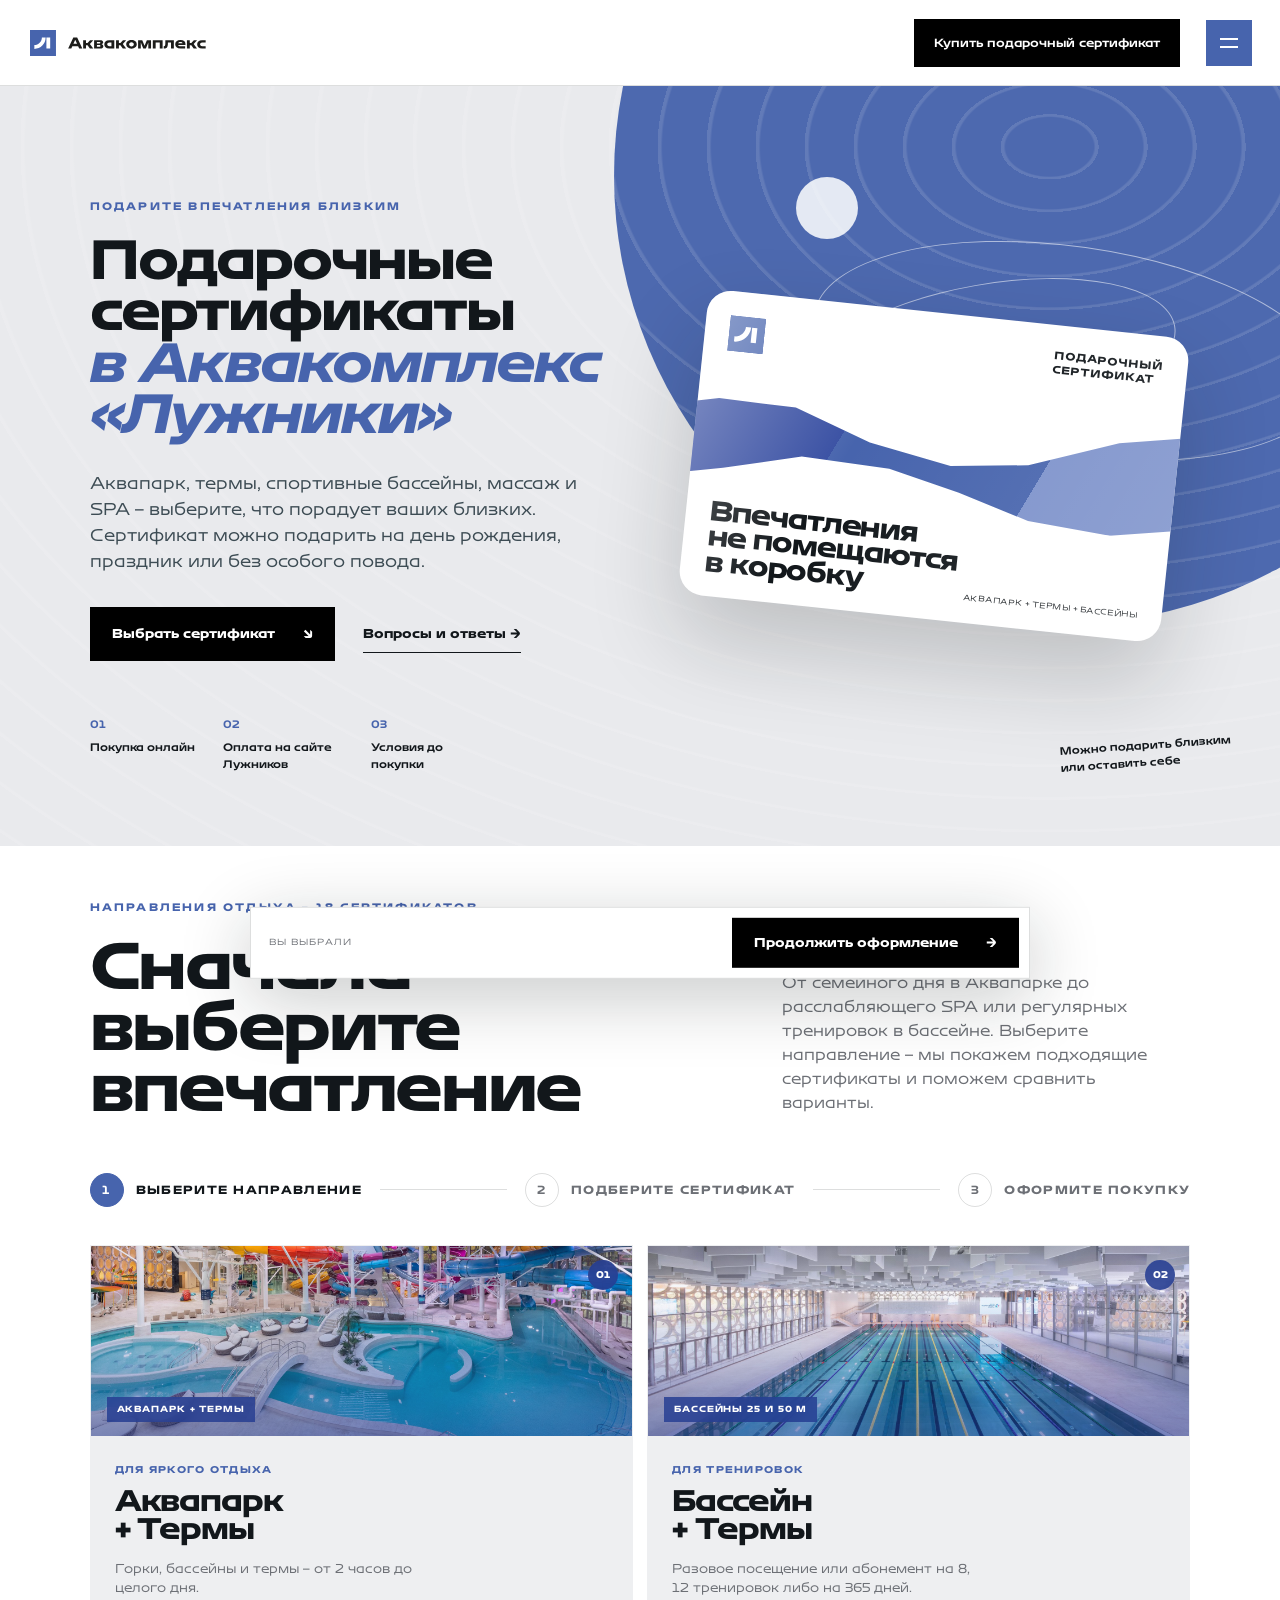
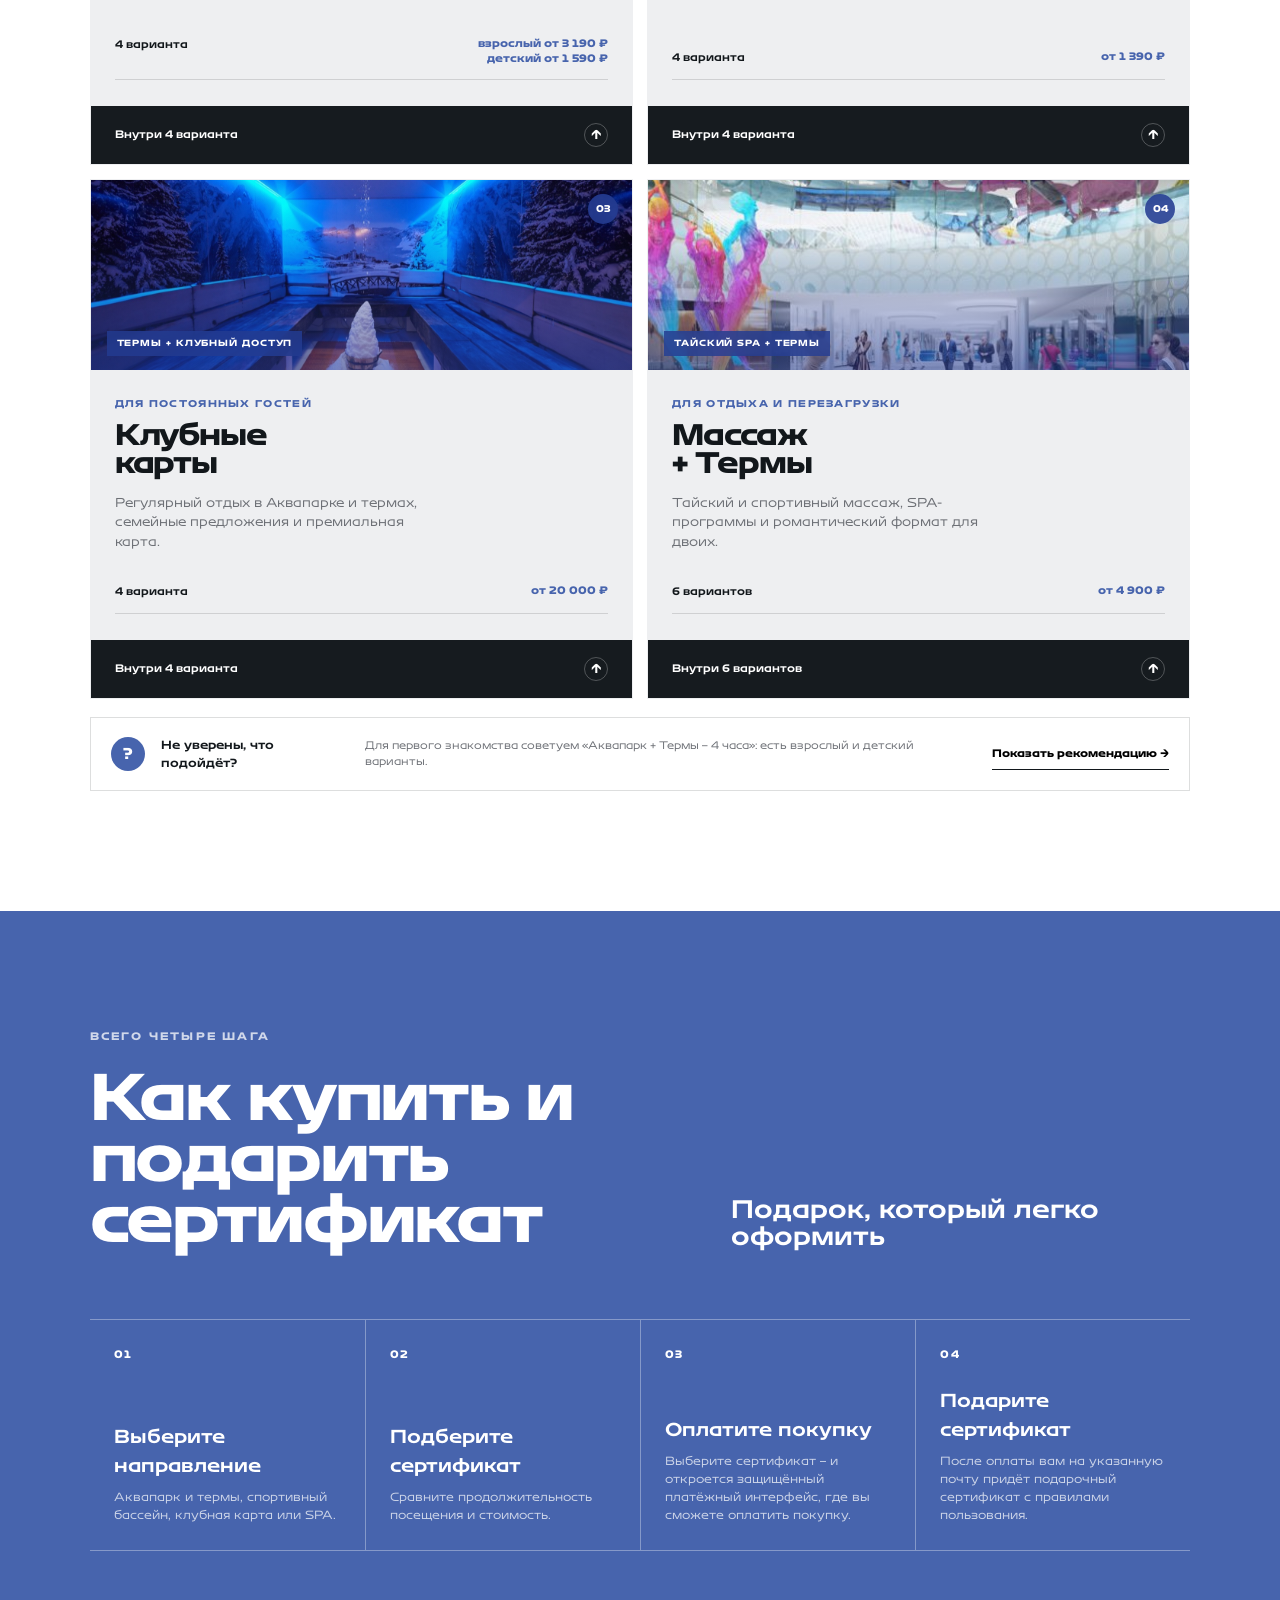
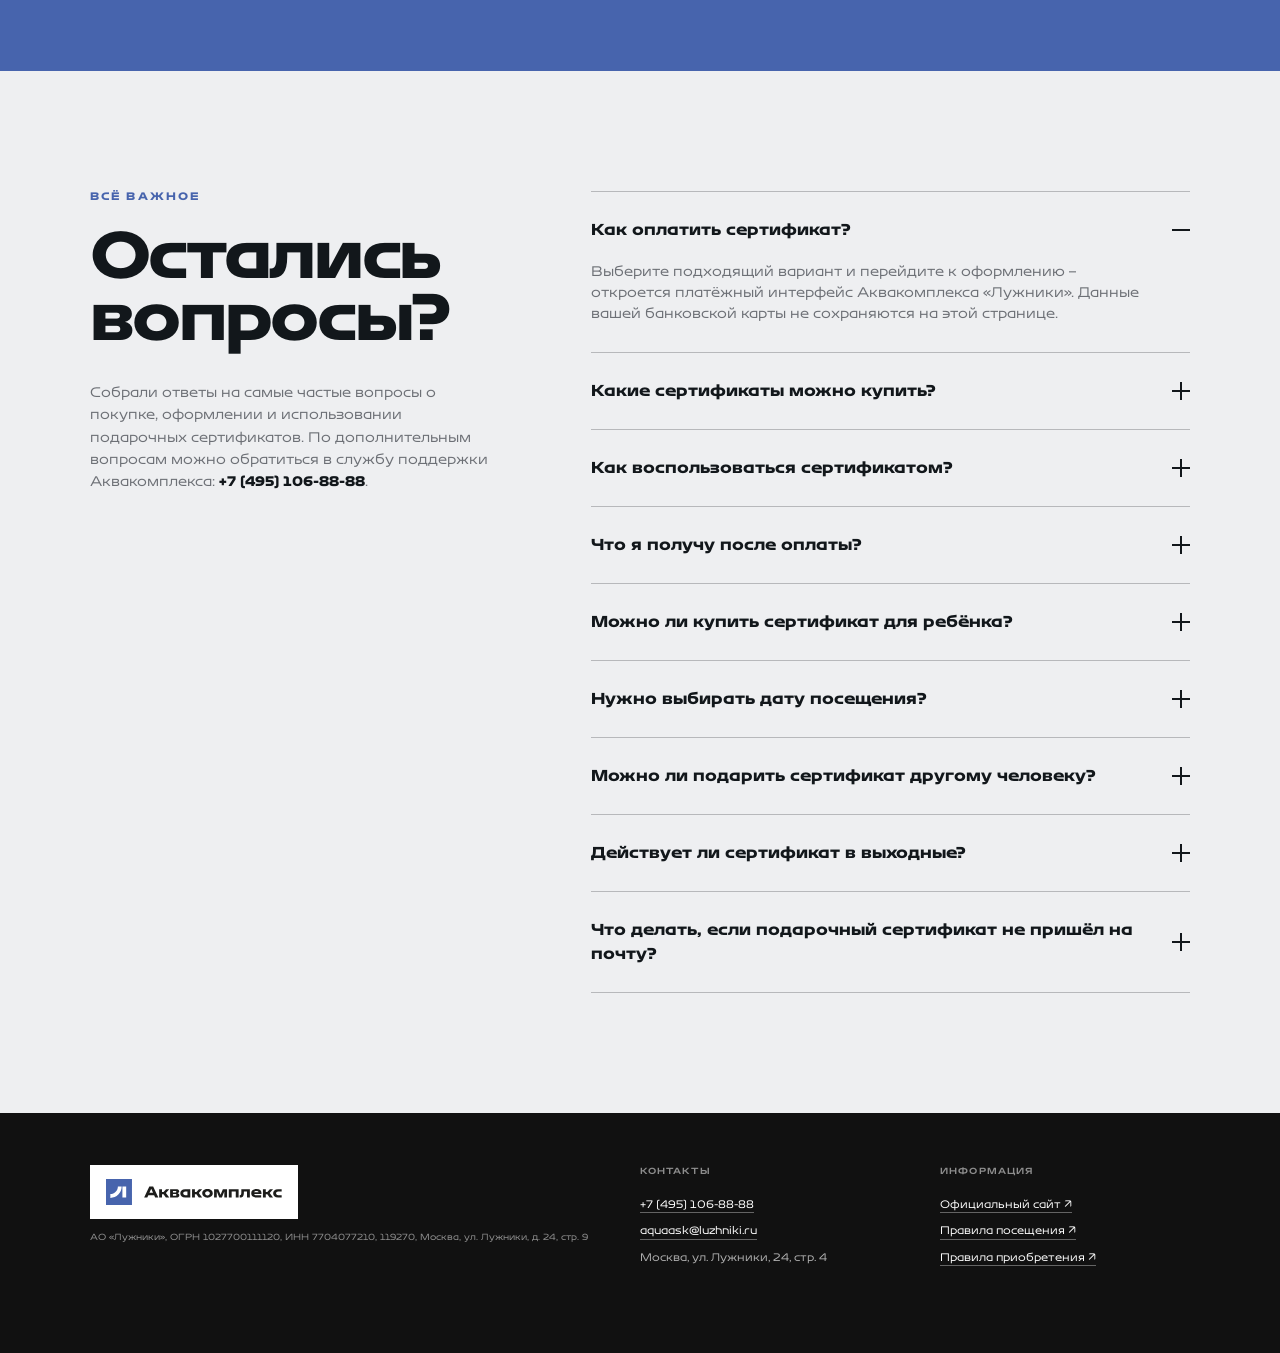
==== commit 451d9c94: "Update premium club card details and photo" ====
--- a/index.html
+++ b/index.html
@@ -442,7 +442,7 @@
                 <aside><b>65 000 ₽</b><a href="https://aqua.luzhniki.ru/tarify/" target="_blank" rel="noopener noreferrer">Официальные условия ↗</a></aside>
               </li>
               <li>
-                <div><strong>Клубная карта «Аквалужники Премиум»</strong><span>Получатели: один взрослый 18+ и один ребёнок до 14 лет.</span><span>Состав: Аквапарк + Термы на весь день, доступ в бассейны 25 и 50 м на 60 минут; включены раздевалка, шкафчик и полотенце.</span><span>Активация: в Центре продаж в течение 180 дней со дня покупки.</span><span>Время посещения: все дни с 10:00 до 22:00.</span></div>
+                <div><strong>Клубная карта «Аквалужники Премиум»</strong><span>Получатели: один взрослый 18+ и один ребёнок до 14 лет.</span><span>Состав: Аквапарк + Термы на весь день, доступ в бассейны 25 и 50 м на 60 минут; включены раздевалка, шкафчик и полотенце.</span><span>Активация: в Центре продаж в течение 180 дней со дня покупки, карта действует 365 дней.</span><span>Время посещения: все дни с 10:00 до 22:00.</span></div>
                 <aside><b>70 000 ₽</b><a href="https://aqua.luzhniki.ru/tarify/" target="_blank" rel="noopener noreferrer">Официальные условия ↗</a></aside>
               </li>
             </ul>
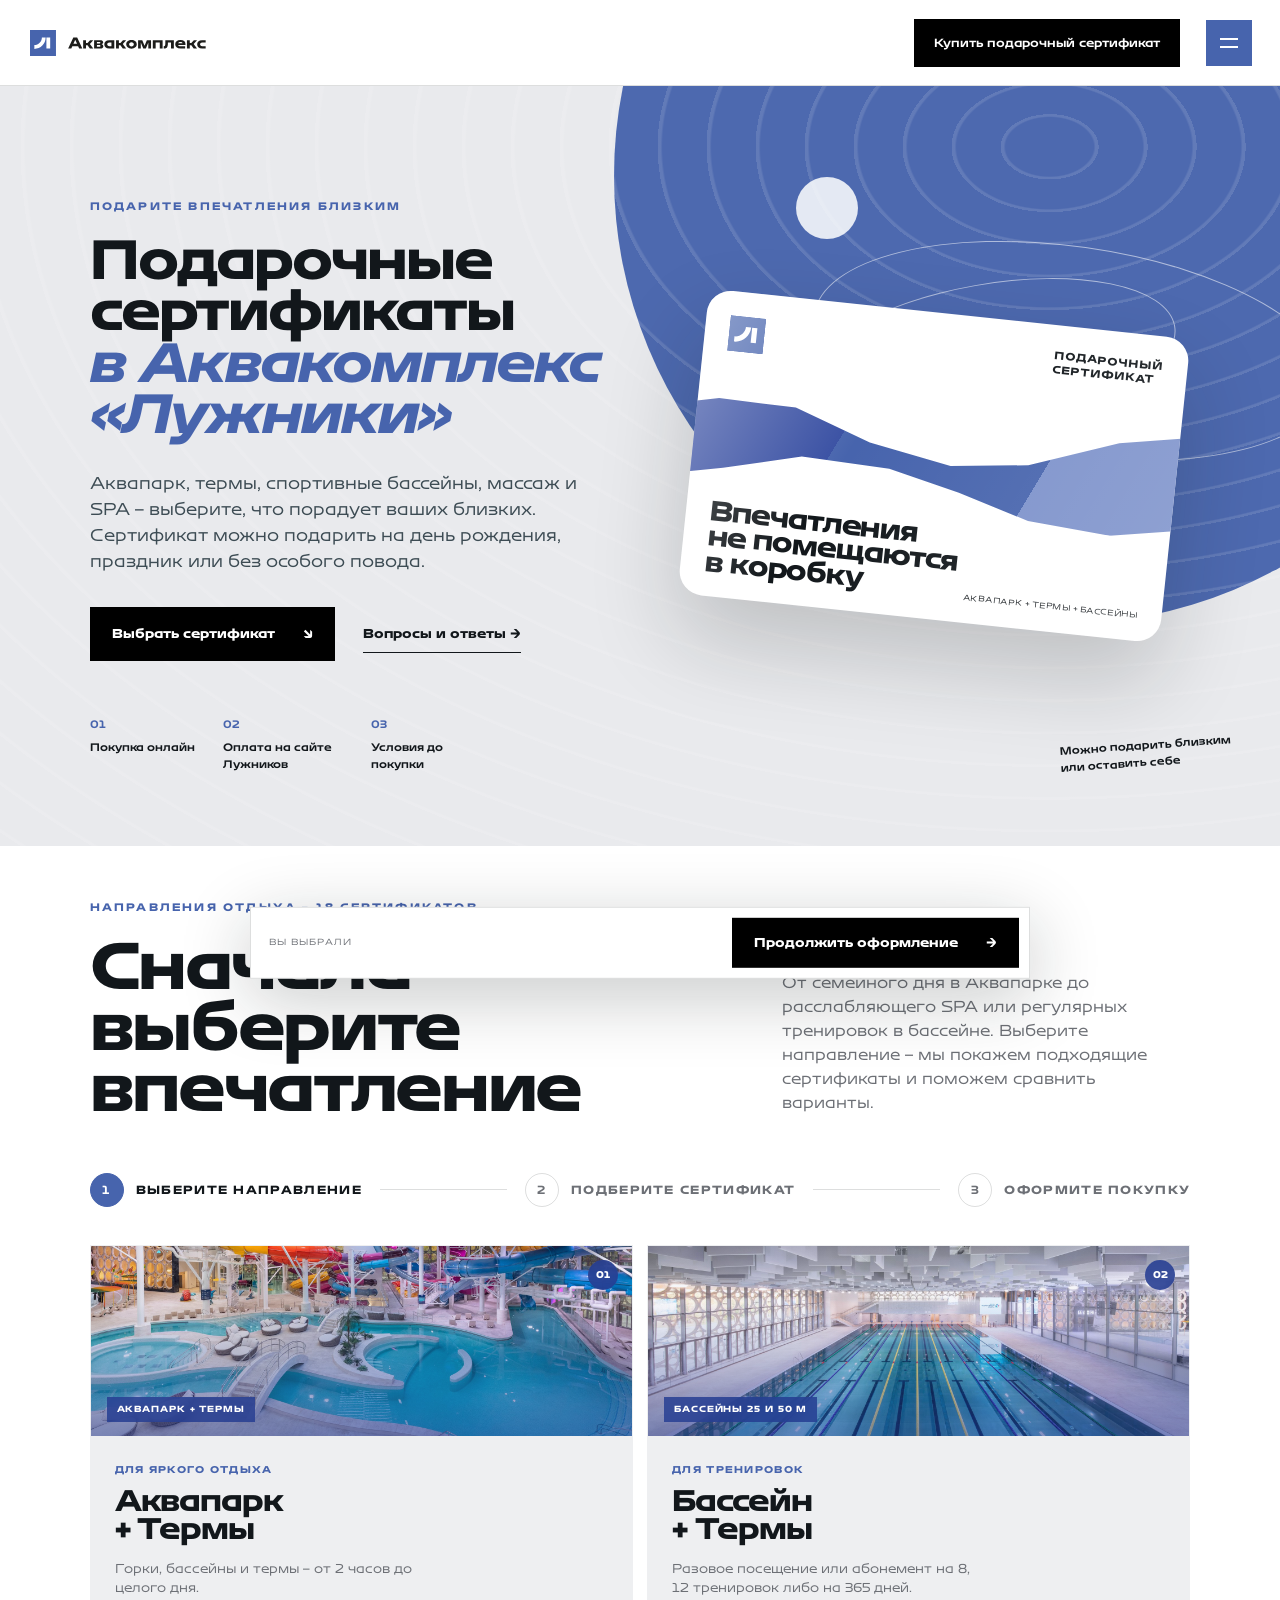
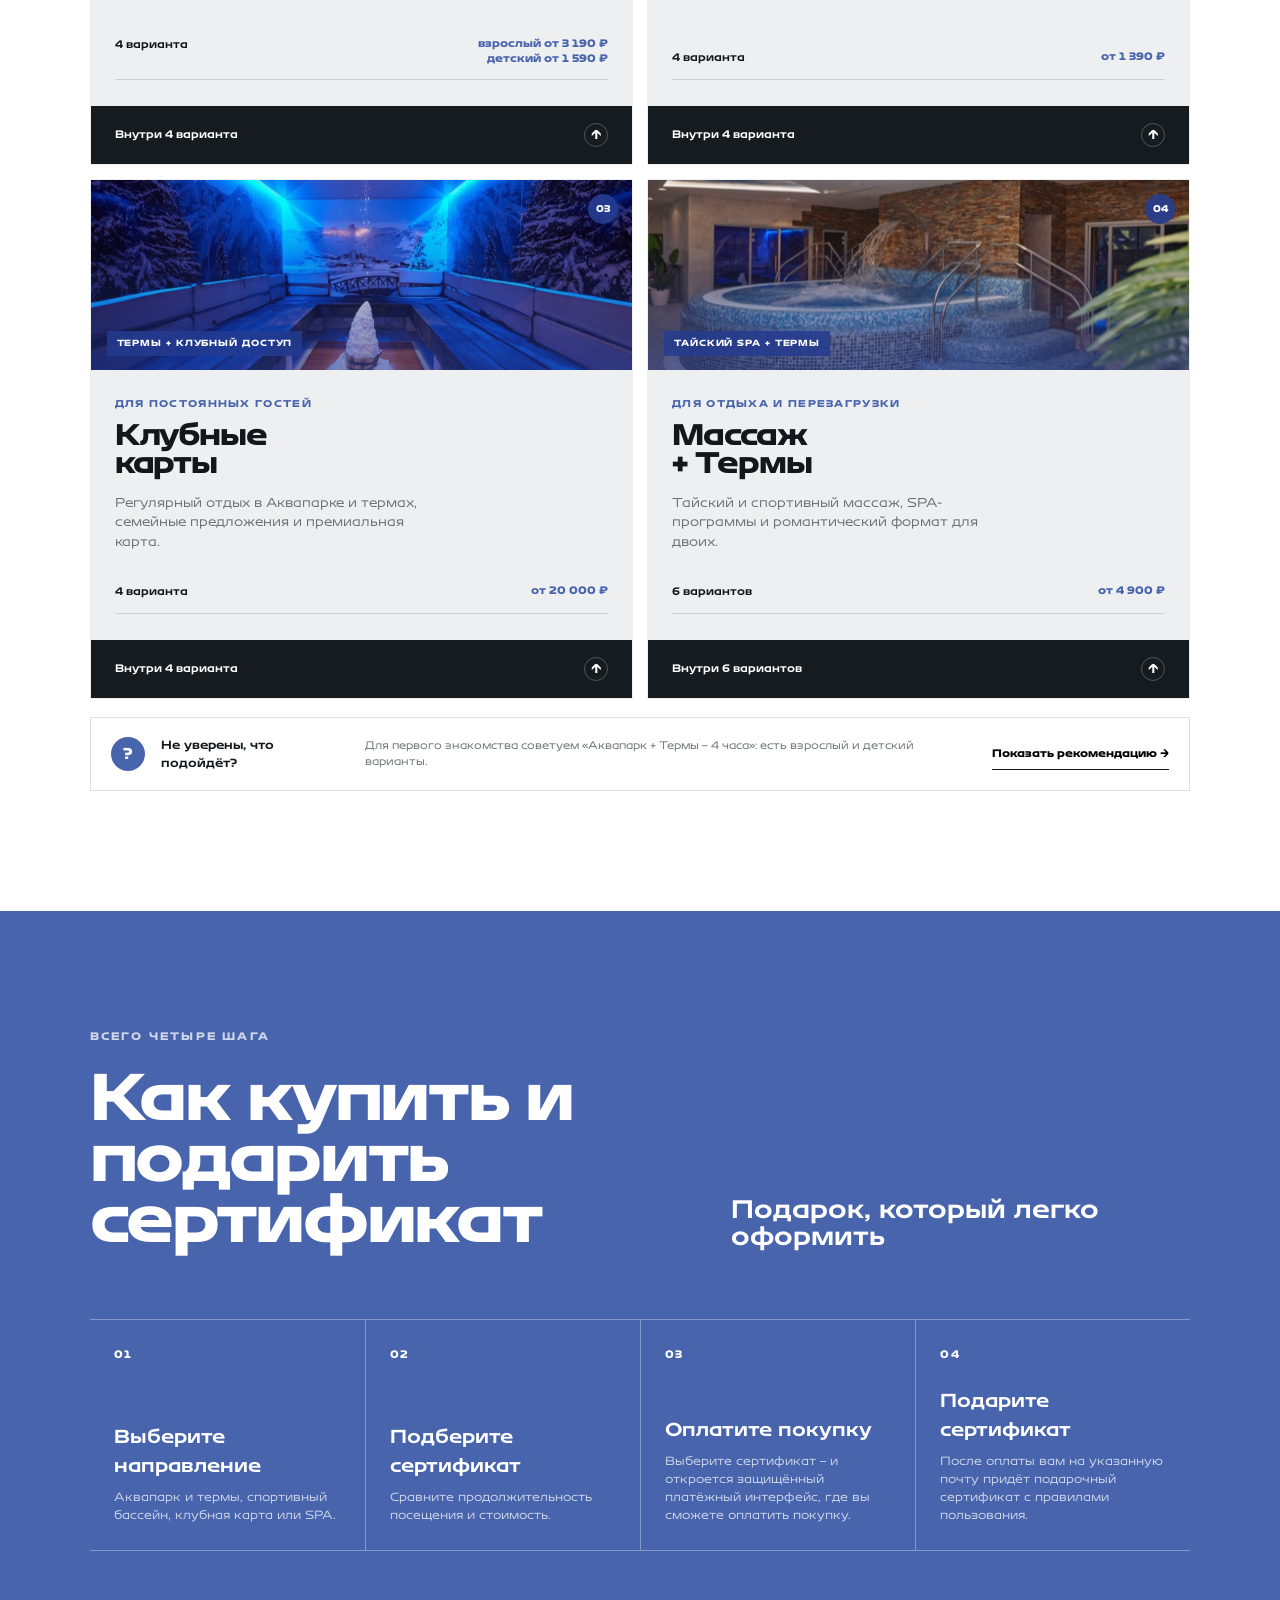
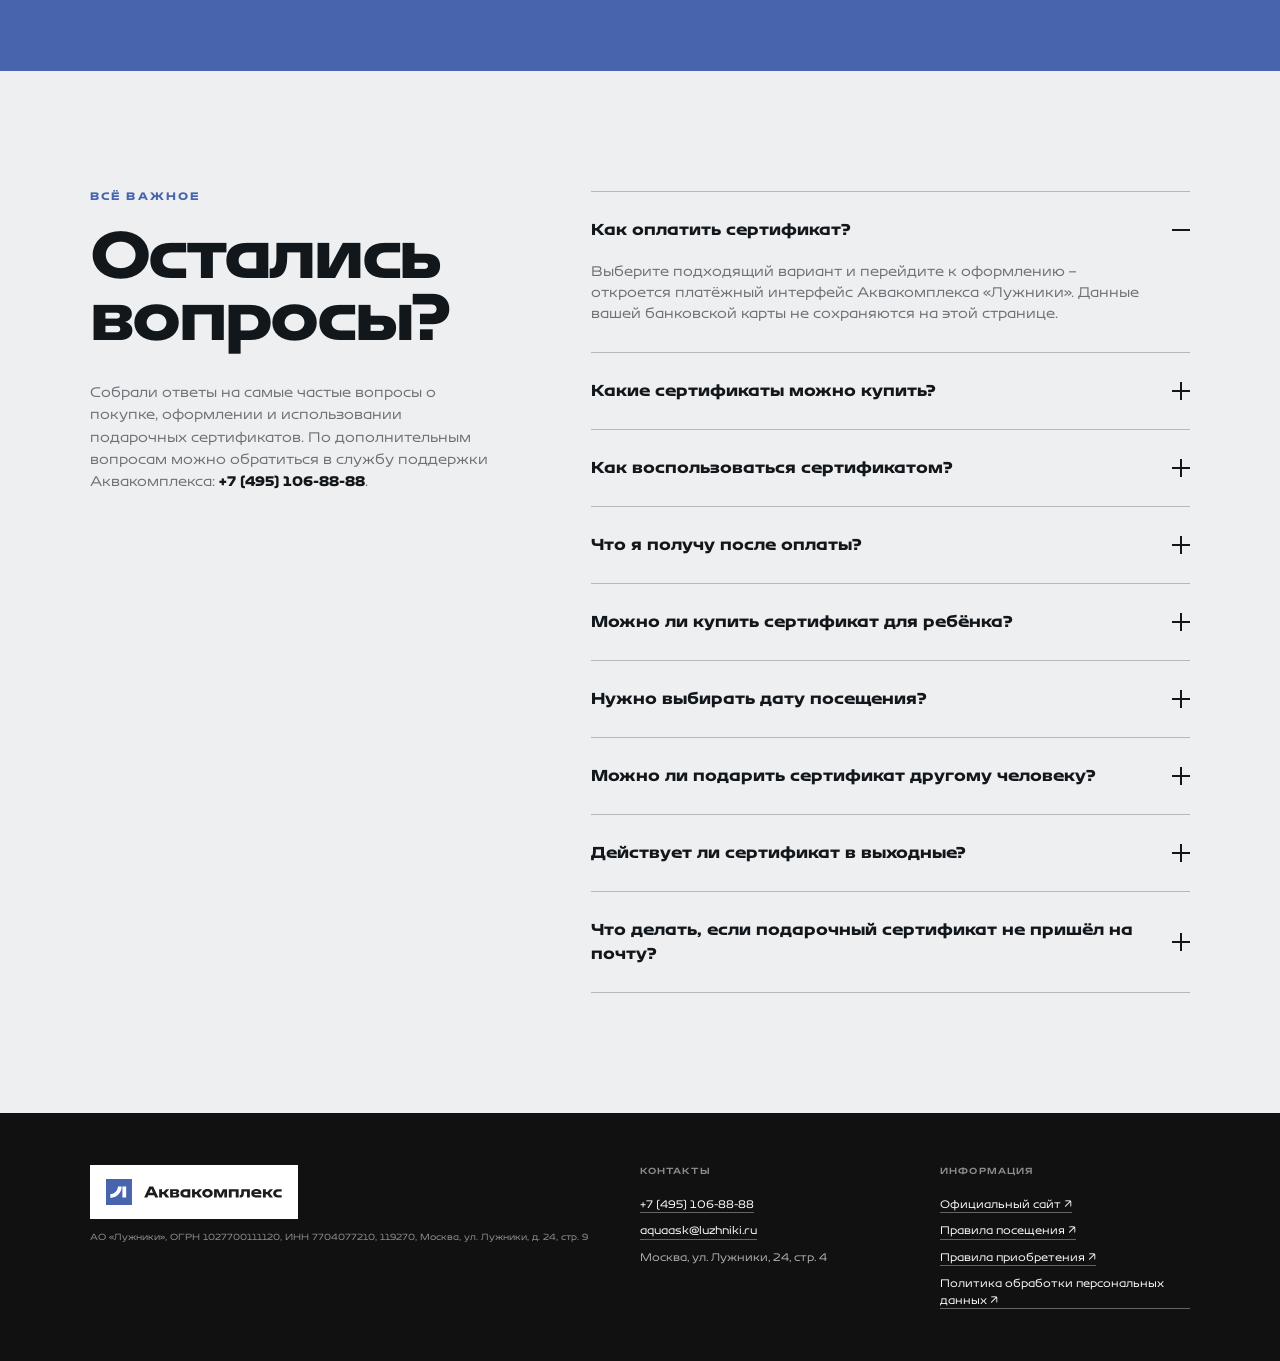
==== commit 48da195e: "Configure production metadata and analytics" ====
--- a/index.html
+++ b/index.html
@@ -2,6 +2,18 @@
 <html lang="ru">
   <head>
     <meta charset="UTF-8" />
+    <!-- Yandex.Metrika counter -->
+    <script type="text/javascript">
+      (function(m,e,t,r,i,k,a){
+        m[i]=m[i]||function(){(m[i].a=m[i].a||[]).push(arguments)};
+        m[i].l=1*new Date();
+        for (var j = 0; j < document.scripts.length; j++) {if (document.scripts[j].src === r) { return; }}
+        k=e.createElement(t),a=e.getElementsByTagName(t)[0],k.async=1,k.src=r,a.parentNode.insertBefore(k,a)
+      })(window, document,'script','https://mc.yandex.ru/metrika/tag.js?id=114343654', 'ym');
+
+      ym(114343654, 'init', {ssr:true, webvisor:true, clickmap:true, ecommerce:"dataLayer", referrer: document.referrer, url: location.href, accurateTrackBounce:true, trackLinks:true});
+    </script>
+    <!-- /Yandex.Metrika counter -->
     <meta name="viewport" content="width=device-width, initial-scale=1" />
     <meta name="theme-color" content="#4764ad" />
     <meta name="robots" content="index, follow, max-snippet:-1, max-image-preview:large, max-video-preview:-1" />
@@ -10,13 +22,13 @@
       content="Подарочные сертификаты в Аквакомплексе «Лужники» в Москве: аквапарк и термы, спортивный бассейн, клубные карты, массаж и SPA."
     />
     <title>Подарочные сертификаты в Аквакомплексе «Лужники» – купить онлайн</title>
-    <link rel="canonical" href="https://federegorov.github.io/luzhnikiPodarochSertifikat/" />
+    <link rel="canonical" href="https://gift.luzhniki.ru/" />
     <meta property="og:type" content="website" />
     <meta property="og:locale" content="ru_RU" />
     <meta property="og:title" content="Подарочные сертификаты в Аквакомплексе «Лужники» – купить онлайн" />
     <meta property="og:description" content="Аквапарк и термы, спортивные бассейны, клубные карты, массаж и SPA в Москве. Сравните цены и условия." />
-    <meta property="og:url" content="https://federegorov.github.io/luzhnikiPodarochSertifikat/" />
-    <meta property="og:image" content="https://federegorov.github.io/luzhnikiPodarochSertifikat/assets/photos/aquapark.jpg" />
+    <meta property="og:url" content="https://gift.luzhniki.ru/" />
+    <meta property="og:image" content="https://gift.luzhniki.ru/assets/photos/aquapark.jpg" />
     <meta property="og:image:alt" content="Аквапарк Аквакомплекса Лужники" />
     <meta name="twitter:card" content="summary_large_image" />
     <script type="application/ld+json">
@@ -53,18 +65,18 @@
           },
           {
             "@type": "WebPage",
-            "@id": "https://federegorov.github.io/luzhnikiPodarochSertifikat/#webpage",
-            "url": "https://federegorov.github.io/luzhnikiPodarochSertifikat/",
+            "@id": "https://gift.luzhniki.ru/#webpage",
+            "url": "https://gift.luzhniki.ru/",
             "name": "Подарочные сертификаты в Аквакомплексе «Лужники» – купить онлайн",
             "description": "Подарочные сертификаты в Аквакомплексе «Лужники» в Москве: аквапарк и термы, спортивный бассейн, клубные карты, массаж и SPA.",
             "inLanguage": "ru-RU",
-            "dateModified": "2026-10-30",
+            "dateModified": "2026-11-18",
             "about": { "@id": "https://aqua.luzhniki.ru/#organization" },
-            "mainEntity": { "@id": "https://federegorov.github.io/luzhnikiPodarochSertifikat/#certificate-list" }
+            "mainEntity": { "@id": "https://gift.luzhniki.ru/#certificate-list" }
           },
           {
             "@type": "ItemList",
-            "@id": "https://federegorov.github.io/luzhnikiPodarochSertifikat/#certificate-list",
+            "@id": "https://gift.luzhniki.ru/#certificate-list",
             "name": "Подарочные сертификаты Аквакомплекса «Лужники»",
             "numberOfItems": 18,
             "itemListElement": [
@@ -74,12 +86,12 @@
                 "item": {
                   "@type": "Product",
                   "name": "Подарочный сертификат Аквапарк + Термы – весь день",
-                  "image": "https://federegorov.github.io/luzhnikiPodarochSertifikat/assets/photos/aquapark.jpg",
+                  "image": "https://gift.luzhniki.ru/assets/photos/aquapark.jpg",
                   "description": "Аквапарк и термальный комплекс с 10:00 до 22:00.",
                   "brand": { "@id": "https://aqua.luzhniki.ru/#organization" },
                   "offers": [
-                    { "@type": "Offer", "name": "Взрослый 14+", "price": "4890", "priceCurrency": "RUB", "availability": "https://schema.org/InStock", "url": "https://federegorov.github.io/luzhnikiPodarochSertifikat/#catalog", "seller": { "@id": "https://aqua.luzhniki.ru/#organization" } },
-                    { "@type": "Offer", "name": "Детский 7–13 лет", "price": "2590", "priceCurrency": "RUB", "availability": "https://schema.org/InStock", "url": "https://federegorov.github.io/luzhnikiPodarochSertifikat/#catalog", "seller": { "@id": "https://aqua.luzhniki.ru/#organization" } }
+                    { "@type": "Offer", "name": "Взрослый 14+", "price": "4890", "priceCurrency": "RUB", "availability": "https://schema.org/InStock", "url": "https://gift.luzhniki.ru/#catalog", "seller": { "@id": "https://aqua.luzhniki.ru/#organization" } },
+                    { "@type": "Offer", "name": "Детский 7–13 лет", "price": "2590", "priceCurrency": "RUB", "availability": "https://schema.org/InStock", "url": "https://gift.luzhniki.ru/#catalog", "seller": { "@id": "https://aqua.luzhniki.ru/#organization" } }
                   ]
                 }
               },
@@ -89,12 +101,12 @@
                 "item": {
                   "@type": "Product",
                   "name": "Подарочный сертификат Аквапарк + Термы – 4 часа",
-                  "image": "https://federegorov.github.io/luzhnikiPodarochSertifikat/assets/photos/aquapark.jpg",
+                  "image": "https://gift.luzhniki.ru/assets/photos/aquapark.jpg",
                   "description": "Четыре часа в аквапарке и термальном комплексе.",
                   "brand": { "@id": "https://aqua.luzhniki.ru/#organization" },
                   "offers": [
-                    { "@type": "Offer", "name": "Взрослый 14+", "price": "4290", "priceCurrency": "RUB", "availability": "https://schema.org/InStock", "url": "https://federegorov.github.io/luzhnikiPodarochSertifikat/#catalog", "seller": { "@id": "https://aqua.luzhniki.ru/#organization" } },
-                    { "@type": "Offer", "name": "Детский 7–13 лет", "price": "2190", "priceCurrency": "RUB", "availability": "https://schema.org/InStock", "url": "https://federegorov.github.io/luzhnikiPodarochSertifikat/#catalog", "seller": { "@id": "https://aqua.luzhniki.ru/#organization" } }
+                    { "@type": "Offer", "name": "Взрослый 14+", "price": "4290", "priceCurrency": "RUB", "availability": "https://schema.org/InStock", "url": "https://gift.luzhniki.ru/#catalog", "seller": { "@id": "https://aqua.luzhniki.ru/#organization" } },
+                    { "@type": "Offer", "name": "Детский 7–13 лет", "price": "2190", "priceCurrency": "RUB", "availability": "https://schema.org/InStock", "url": "https://gift.luzhniki.ru/#catalog", "seller": { "@id": "https://aqua.luzhniki.ru/#organization" } }
                   ]
                 }
               },
@@ -104,12 +116,12 @@
                 "item": {
                   "@type": "Product",
                   "name": "Подарочный сертификат Аквапарк + Термы – 3 часа",
-                  "image": "https://federegorov.github.io/luzhnikiPodarochSertifikat/assets/photos/aquapark.jpg",
+                  "image": "https://gift.luzhniki.ru/assets/photos/aquapark.jpg",
                   "description": "Три часа в аквапарке и термальном комплексе.",
                   "brand": { "@id": "https://aqua.luzhniki.ru/#organization" },
                   "offers": [
-                    { "@type": "Offer", "name": "Взрослый 14+", "price": "3690", "priceCurrency": "RUB", "availability": "https://schema.org/InStock", "url": "https://federegorov.github.io/luzhnikiPodarochSertifikat/#catalog", "seller": { "@id": "https://aqua.luzhniki.ru/#organization" } },
-                    { "@type": "Offer", "name": "Детский 7–13 лет", "price": "1990", "priceCurrency": "RUB", "availability": "https://schema.org/InStock", "url": "https://federegorov.github.io/luzhnikiPodarochSertifikat/#catalog", "seller": { "@id": "https://aqua.luzhniki.ru/#organization" } }
+                    { "@type": "Offer", "name": "Взрослый 14+", "price": "3690", "priceCurrency": "RUB", "availability": "https://schema.org/InStock", "url": "https://gift.luzhniki.ru/#catalog", "seller": { "@id": "https://aqua.luzhniki.ru/#organization" } },
+                    { "@type": "Offer", "name": "Детский 7–13 лет", "price": "1990", "priceCurrency": "RUB", "availability": "https://schema.org/InStock", "url": "https://gift.luzhniki.ru/#catalog", "seller": { "@id": "https://aqua.luzhniki.ru/#organization" } }
                   ]
                 }
               },
@@ -119,29 +131,29 @@
                 "item": {
                   "@type": "Product",
                   "name": "Подарочный сертификат Аквапарк + Термы – 2 часа",
-                  "image": "https://federegorov.github.io/luzhnikiPodarochSertifikat/assets/photos/aquapark.jpg",
+                  "image": "https://gift.luzhniki.ru/assets/photos/aquapark.jpg",
                   "description": "Два часа в аквапарке и термальном комплексе.",
                   "brand": { "@id": "https://aqua.luzhniki.ru/#organization" },
                   "offers": [
-                    { "@type": "Offer", "name": "Взрослый 14+", "price": "3190", "priceCurrency": "RUB", "availability": "https://schema.org/InStock", "url": "https://federegorov.github.io/luzhnikiPodarochSertifikat/#catalog", "seller": { "@id": "https://aqua.luzhniki.ru/#organization" } },
-                    { "@type": "Offer", "name": "Детский 7–13 лет", "price": "1590", "priceCurrency": "RUB", "availability": "https://schema.org/InStock", "url": "https://federegorov.github.io/luzhnikiPodarochSertifikat/#catalog", "seller": { "@id": "https://aqua.luzhniki.ru/#organization" } }
+                    { "@type": "Offer", "name": "Взрослый 14+", "price": "3190", "priceCurrency": "RUB", "availability": "https://schema.org/InStock", "url": "https://gift.luzhniki.ru/#catalog", "seller": { "@id": "https://aqua.luzhniki.ru/#organization" } },
+                    { "@type": "Offer", "name": "Детский 7–13 лет", "price": "1590", "priceCurrency": "RUB", "availability": "https://schema.org/InStock", "url": "https://gift.luzhniki.ru/#catalog", "seller": { "@id": "https://aqua.luzhniki.ru/#organization" } }
                   ]
                 }
               },
-              { "@type": "ListItem", "position": 5, "item": { "@type": "Product", "name": "Подарочный сертификат Бассейн + Термы – одно посещение", "image": "https://federegorov.github.io/luzhnikiPodarochSertifikat/assets/photos/pool.jpg", "description": "Одно посещение спортивного бассейна и термального комплекса для взрослого.", "brand": { "@id": "https://aqua.luzhniki.ru/#organization" }, "offers": { "@type": "Offer", "price": "1390", "priceCurrency": "RUB", "availability": "https://schema.org/InStock", "url": "https://federegorov.github.io/luzhnikiPodarochSertifikat/#catalog", "seller": { "@id": "https://aqua.luzhniki.ru/#organization" } } } },
-              { "@type": "ListItem", "position": 6, "item": { "@type": "Product", "name": "Подарочный сертификат Бассейн + Термы – 8 посещений", "image": "https://federegorov.github.io/luzhnikiPodarochSertifikat/assets/photos/pool.jpg", "description": "Восемь посещений спортивного бассейна и термального комплекса.", "brand": { "@id": "https://aqua.luzhniki.ru/#organization" }, "offers": { "@type": "Offer", "price": "6000", "priceCurrency": "RUB", "availability": "https://schema.org/InStock", "url": "https://federegorov.github.io/luzhnikiPodarochSertifikat/#catalog", "seller": { "@id": "https://aqua.luzhniki.ru/#organization" } } } },
-              { "@type": "ListItem", "position": 7, "item": { "@type": "Product", "name": "Подарочный сертификат Бассейн + Термы – 12 посещений", "image": "https://federegorov.github.io/luzhnikiPodarochSertifikat/assets/photos/pool.jpg", "description": "Двенадцать посещений спортивного бассейна и термального комплекса.", "brand": { "@id": "https://aqua.luzhniki.ru/#organization" }, "offers": { "@type": "Offer", "price": "8600", "priceCurrency": "RUB", "availability": "https://schema.org/InStock", "url": "https://federegorov.github.io/luzhnikiPodarochSertifikat/#catalog", "seller": { "@id": "https://aqua.luzhniki.ru/#organization" } } } },
-              { "@type": "ListItem", "position": 8, "item": { "@type": "Product", "name": "Подарочный сертификат Бассейн + Термы – 365 дней", "image": "https://federegorov.github.io/luzhnikiPodarochSertifikat/assets/photos/pool.jpg", "description": "Годовой абонемент в спортивный бассейн и термальный комплекс.", "brand": { "@id": "https://aqua.luzhniki.ru/#organization" }, "offers": { "@type": "Offer", "price": "57900", "priceCurrency": "RUB", "availability": "https://schema.org/InStock", "url": "https://federegorov.github.io/luzhnikiPodarochSertifikat/#catalog", "seller": { "@id": "https://aqua.luzhniki.ru/#organization" } } } },
-              { "@type": "ListItem", "position": 9, "item": { "@type": "Product", "name": "Клубная карта «Аквалужники 6»", "image": "https://federegorov.github.io/luzhnikiPodarochSertifikat/assets/photos/club.jpg", "description": "Шесть посещений Аквапарка + Терм на весь день.", "brand": { "@id": "https://aqua.luzhniki.ru/#organization" }, "offers": { "@type": "Offer", "price": "20000", "priceCurrency": "RUB", "availability": "https://schema.org/InStock", "url": "https://federegorov.github.io/luzhnikiPodarochSertifikat/#catalog", "seller": { "@id": "https://aqua.luzhniki.ru/#organization" } } } },
-              { "@type": "ListItem", "position": 10, "item": { "@type": "Product", "name": "Клубная карта «Аквалужники 12»", "image": "https://federegorov.github.io/luzhnikiPodarochSertifikat/assets/photos/club.jpg", "description": "Двенадцать посещений Аквапарка + Терм на весь день.", "brand": { "@id": "https://aqua.luzhniki.ru/#organization" }, "offers": { "@type": "Offer", "price": "35000", "priceCurrency": "RUB", "availability": "https://schema.org/InStock", "url": "https://federegorov.github.io/luzhnikiPodarochSertifikat/#catalog", "seller": { "@id": "https://aqua.luzhniki.ru/#organization" } } } },
-              { "@type": "ListItem", "position": 11, "item": { "@type": "Product", "name": "Клубная карта «Аквалужники. Семья»", "image": "https://federegorov.github.io/luzhnikiPodarochSertifikat/assets/photos/club.jpg", "description": "Двенадцать семейных посещений для двух взрослых и двух детей.", "brand": { "@id": "https://aqua.luzhniki.ru/#organization" }, "offers": { "@type": "Offer", "price": "65000", "priceCurrency": "RUB", "availability": "https://schema.org/InStock", "url": "https://federegorov.github.io/luzhnikiPodarochSertifikat/#catalog", "seller": { "@id": "https://aqua.luzhniki.ru/#organization" } } } },
-              { "@type": "ListItem", "position": 12, "item": { "@type": "Product", "name": "Клубная карта «Аквалужники Премиум»", "image": "https://federegorov.github.io/luzhnikiPodarochSertifikat/assets/photos/club.jpg", "description": "Аквапарк, термы и спортивный бассейн в рамках клубной карты.", "brand": { "@id": "https://aqua.luzhniki.ru/#organization" }, "offers": { "@type": "Offer", "price": "70000", "priceCurrency": "RUB", "availability": "https://schema.org/InStock", "url": "https://federegorov.github.io/luzhnikiPodarochSertifikat/#catalog", "seller": { "@id": "https://aqua.luzhniki.ru/#organization" } } } },
-              { "@type": "ListItem", "position": 13, "item": { "@type": "Product", "name": "Подарочный сертификат «Традиции Таиланда»", "image": "https://federegorov.github.io/luzhnikiPodarochSertifikat/assets/photos/spa.jpg", "description": "60 минут массажа и 60 минут отдыха в термах.", "brand": { "@id": "https://aqua.luzhniki.ru/#organization" }, "offers": { "@type": "Offer", "price": "4900", "priceCurrency": "RUB", "availability": "https://schema.org/InStock", "url": "https://federegorov.github.io/luzhnikiPodarochSertifikat/#catalog", "seller": { "@id": "https://aqua.luzhniki.ru/#organization" } } } },
-              { "@type": "ListItem", "position": 14, "item": { "@type": "Product", "name": "Подарочный сертификат «Тайское наслаждение»", "image": "https://federegorov.github.io/luzhnikiPodarochSertifikat/assets/photos/spa.jpg", "description": "90 минут массажа и 60 минут отдыха в термах.", "brand": { "@id": "https://aqua.luzhniki.ru/#organization" }, "offers": { "@type": "Offer", "price": "6300", "priceCurrency": "RUB", "availability": "https://schema.org/InStock", "url": "https://federegorov.github.io/luzhnikiPodarochSertifikat/#catalog", "seller": { "@id": "https://aqua.luzhniki.ru/#organization" } } } },
-              { "@type": "ListItem", "position": 15, "item": { "@type": "Product", "name": "Подарочный сертификат «Райские грёзы»", "image": "https://federegorov.github.io/luzhnikiPodarochSertifikat/assets/photos/spa.jpg", "description": "120 минут SPA-программы и 60 минут отдыха в термах.", "brand": { "@id": "https://aqua.luzhniki.ru/#organization" }, "offers": { "@type": "Offer", "price": "8900", "priceCurrency": "RUB", "availability": "https://schema.org/InStock", "url": "https://federegorov.github.io/luzhnikiPodarochSertifikat/#catalog", "seller": { "@id": "https://aqua.luzhniki.ru/#organization" } } } },
-              { "@type": "ListItem", "position": 16, "item": { "@type": "Product", "name": "Подарочный сертификат Спортивный массаж + Термы – 60 минут", "image": "https://federegorov.github.io/luzhnikiPodarochSertifikat/assets/photos/spa.jpg", "description": "60 минут спортивного массажа и 60 минут отдыха в термах.", "brand": { "@id": "https://aqua.luzhniki.ru/#organization" }, "offers": { "@type": "Offer", "price": "5200", "priceCurrency": "RUB", "availability": "https://schema.org/InStock", "url": "https://federegorov.github.io/luzhnikiPodarochSertifikat/#catalog", "seller": { "@id": "https://aqua.luzhniki.ru/#organization" } } } },
-              { "@type": "ListItem", "position": 17, "item": { "@type": "Product", "name": "Подарочный сертификат Спортивный массаж + Термы – 90 минут", "image": "https://federegorov.github.io/luzhnikiPodarochSertifikat/assets/photos/spa.jpg", "description": "90 минут спортивного массажа и 60 минут отдыха в термах.", "brand": { "@id": "https://aqua.luzhniki.ru/#organization" }, "offers": { "@type": "Offer", "price": "6600", "priceCurrency": "RUB", "availability": "https://schema.org/InStock", "url": "https://federegorov.github.io/luzhnikiPodarochSertifikat/#catalog", "seller": { "@id": "https://aqua.luzhniki.ru/#organization" } } } },
-              { "@type": "ListItem", "position": 18, "item": { "@type": "Product", "name": "Подарочный сертификат SPA для двоих + Термы", "image": "https://federegorov.github.io/luzhnikiPodarochSertifikat/assets/photos/spa.jpg", "description": "SPA-ритуал на двоих: 90 минут массажа и 60 минут отдыха в термах.", "brand": { "@id": "https://aqua.luzhniki.ru/#organization" }, "offers": { "@type": "Offer", "price": "15600", "priceCurrency": "RUB", "availability": "https://schema.org/InStock", "url": "https://federegorov.github.io/luzhnikiPodarochSertifikat/#catalog", "seller": { "@id": "https://aqua.luzhniki.ru/#organization" } } } }
+              { "@type": "ListItem", "position": 5, "item": { "@type": "Product", "name": "Подарочный сертификат Бассейн + Термы – одно посещение", "image": "https://gift.luzhniki.ru/assets/photos/pool.jpg", "description": "Одно посещение спортивного бассейна и термального комплекса для взрослого.", "brand": { "@id": "https://aqua.luzhniki.ru/#organization" }, "offers": { "@type": "Offer", "price": "1390", "priceCurrency": "RUB", "availability": "https://schema.org/InStock", "url": "https://gift.luzhniki.ru/#catalog", "seller": { "@id": "https://aqua.luzhniki.ru/#organization" } } } },
+              { "@type": "ListItem", "position": 6, "item": { "@type": "Product", "name": "Подарочный сертификат Бассейн + Термы – 8 посещений", "image": "https://gift.luzhniki.ru/assets/photos/pool.jpg", "description": "Восемь посещений спортивного бассейна и термального комплекса.", "brand": { "@id": "https://aqua.luzhniki.ru/#organization" }, "offers": { "@type": "Offer", "price": "6000", "priceCurrency": "RUB", "availability": "https://schema.org/InStock", "url": "https://gift.luzhniki.ru/#catalog", "seller": { "@id": "https://aqua.luzhniki.ru/#organization" } } } },
+              { "@type": "ListItem", "position": 7, "item": { "@type": "Product", "name": "Подарочный сертификат Бассейн + Термы – 12 посещений", "image": "https://gift.luzhniki.ru/assets/photos/pool.jpg", "description": "Двенадцать посещений спортивного бассейна и термального комплекса.", "brand": { "@id": "https://aqua.luzhniki.ru/#organization" }, "offers": { "@type": "Offer", "price": "8600", "priceCurrency": "RUB", "availability": "https://schema.org/InStock", "url": "https://gift.luzhniki.ru/#catalog", "seller": { "@id": "https://aqua.luzhniki.ru/#organization" } } } },
+              { "@type": "ListItem", "position": 8, "item": { "@type": "Product", "name": "Подарочный сертификат Бассейн + Термы – 365 дней", "image": "https://gift.luzhniki.ru/assets/photos/pool.jpg", "description": "Годовой абонемент в спортивный бассейн и термальный комплекс.", "brand": { "@id": "https://aqua.luzhniki.ru/#organization" }, "offers": { "@type": "Offer", "price": "57900", "priceCurrency": "RUB", "availability": "https://schema.org/InStock", "url": "https://gift.luzhniki.ru/#catalog", "seller": { "@id": "https://aqua.luzhniki.ru/#organization" } } } },
+              { "@type": "ListItem", "position": 9, "item": { "@type": "Product", "name": "Клубная карта «Аквалужники 6»", "image": "https://gift.luzhniki.ru/assets/photos/club.jpg", "description": "Шесть посещений Аквапарка + Терм на весь день.", "brand": { "@id": "https://aqua.luzhniki.ru/#organization" }, "offers": { "@type": "Offer", "price": "20000", "priceCurrency": "RUB", "availability": "https://schema.org/InStock", "url": "https://gift.luzhniki.ru/#catalog", "seller": { "@id": "https://aqua.luzhniki.ru/#organization" } } } },
+              { "@type": "ListItem", "position": 10, "item": { "@type": "Product", "name": "Клубная карта «Аквалужники 12»", "image": "https://gift.luzhniki.ru/assets/photos/club.jpg", "description": "Двенадцать посещений Аквапарка + Терм на весь день.", "brand": { "@id": "https://aqua.luzhniki.ru/#organization" }, "offers": { "@type": "Offer", "price": "35000", "priceCurrency": "RUB", "availability": "https://schema.org/InStock", "url": "https://gift.luzhniki.ru/#catalog", "seller": { "@id": "https://aqua.luzhniki.ru/#organization" } } } },
+              { "@type": "ListItem", "position": 11, "item": { "@type": "Product", "name": "Клубная карта «Аквалужники. Семья»", "image": "https://gift.luzhniki.ru/assets/photos/club.jpg", "description": "Двенадцать семейных посещений для двух взрослых и двух детей.", "brand": { "@id": "https://aqua.luzhniki.ru/#organization" }, "offers": { "@type": "Offer", "price": "65000", "priceCurrency": "RUB", "availability": "https://schema.org/InStock", "url": "https://gift.luzhniki.ru/#catalog", "seller": { "@id": "https://aqua.luzhniki.ru/#organization" } } } },
+              { "@type": "ListItem", "position": 12, "item": { "@type": "Product", "name": "Клубная карта «Аквалужники Премиум»", "image": "https://gift.luzhniki.ru/assets/photos/club.jpg", "description": "Аквапарк, термы и спортивный бассейн в рамках клубной карты.", "brand": { "@id": "https://aqua.luzhniki.ru/#organization" }, "offers": { "@type": "Offer", "price": "70000", "priceCurrency": "RUB", "availability": "https://schema.org/InStock", "url": "https://gift.luzhniki.ru/#catalog", "seller": { "@id": "https://aqua.luzhniki.ru/#organization" } } } },
+              { "@type": "ListItem", "position": 13, "item": { "@type": "Product", "name": "Подарочный сертификат «Традиции Таиланда»", "image": "https://gift.luzhniki.ru/assets/photos/spa.jpg", "description": "60 минут массажа и 60 минут отдыха в термах.", "brand": { "@id": "https://aqua.luzhniki.ru/#organization" }, "offers": { "@type": "Offer", "price": "4900", "priceCurrency": "RUB", "availability": "https://schema.org/InStock", "url": "https://gift.luzhniki.ru/#catalog", "seller": { "@id": "https://aqua.luzhniki.ru/#organization" } } } },
+              { "@type": "ListItem", "position": 14, "item": { "@type": "Product", "name": "Подарочный сертификат «Тайское наслаждение»", "image": "https://gift.luzhniki.ru/assets/photos/spa.jpg", "description": "90 минут массажа и 60 минут отдыха в термах.", "brand": { "@id": "https://aqua.luzhniki.ru/#organization" }, "offers": { "@type": "Offer", "price": "6300", "priceCurrency": "RUB", "availability": "https://schema.org/InStock", "url": "https://gift.luzhniki.ru/#catalog", "seller": { "@id": "https://aqua.luzhniki.ru/#organization" } } } },
+              { "@type": "ListItem", "position": 15, "item": { "@type": "Product", "name": "Подарочный сертификат «Райские грёзы»", "image": "https://gift.luzhniki.ru/assets/photos/spa.jpg", "description": "120 минут SPA-программы и 60 минут отдыха в термах.", "brand": { "@id": "https://aqua.luzhniki.ru/#organization" }, "offers": { "@type": "Offer", "price": "8900", "priceCurrency": "RUB", "availability": "https://schema.org/InStock", "url": "https://gift.luzhniki.ru/#catalog", "seller": { "@id": "https://aqua.luzhniki.ru/#organization" } } } },
+              { "@type": "ListItem", "position": 16, "item": { "@type": "Product", "name": "Подарочный сертификат Спортивный массаж + Термы – 60 минут", "image": "https://gift.luzhniki.ru/assets/photos/spa.jpg", "description": "60 минут спортивного массажа и 60 минут отдыха в термах.", "brand": { "@id": "https://aqua.luzhniki.ru/#organization" }, "offers": { "@type": "Offer", "price": "5200", "priceCurrency": "RUB", "availability": "https://schema.org/InStock", "url": "https://gift.luzhniki.ru/#catalog", "seller": { "@id": "https://aqua.luzhniki.ru/#organization" } } } },
+              { "@type": "ListItem", "position": 17, "item": { "@type": "Product", "name": "Подарочный сертификат Спортивный массаж + Термы – 90 минут", "image": "https://gift.luzhniki.ru/assets/photos/spa.jpg", "description": "90 минут спортивного массажа и 60 минут отдыха в термах.", "brand": { "@id": "https://aqua.luzhniki.ru/#organization" }, "offers": { "@type": "Offer", "price": "6600", "priceCurrency": "RUB", "availability": "https://schema.org/InStock", "url": "https://gift.luzhniki.ru/#catalog", "seller": { "@id": "https://aqua.luzhniki.ru/#organization" } } } },
+              { "@type": "ListItem", "position": 18, "item": { "@type": "Product", "name": "Подарочный сертификат SPA для двоих + Термы", "image": "https://gift.luzhniki.ru/assets/photos/spa.jpg", "description": "SPA-ритуал на двоих: 90 минут массажа и 60 минут отдыха в термах.", "brand": { "@id": "https://aqua.luzhniki.ru/#organization" }, "offers": { "@type": "Offer", "price": "15600", "priceCurrency": "RUB", "availability": "https://schema.org/InStock", "url": "https://gift.luzhniki.ru/#catalog", "seller": { "@id": "https://aqua.luzhniki.ru/#organization" } } } }
             ]
           }
         ]
@@ -151,6 +163,7 @@
     <script src="script.js" defer></script>
   </head>
   <body>
+    <noscript><div><img src="https://mc.yandex.ru/watch/114343654" style="position:absolute; left:-9999px;" alt="" /></div></noscript>
     <a class="skip-link" href="#catalog-start">Перейти к выбору сертификата</a>
 
     <header class="site-header">
@@ -564,6 +577,7 @@
         <a href="https://aqua.luzhniki.ru/" target="_blank" rel="noopener noreferrer">Официальный сайт ↗</a>
         <a href="https://aqua.luzhniki.ru/legal/pravila-posesheniya-mnogofunkcionalnogo-plavatelnogo-centra-ao-luzhniki-dvorca-vodnyh-vidov-sporta/" target="_blank" rel="noopener noreferrer">Правила посещения ↗</a>
         <a href="https://aqua.luzhniki.ru/legal/pravila-priobreteniya-biletov/" target="_blank" rel="noopener noreferrer">Правила приобретения ↗</a>
+        <a href="https://aqua.luzhniki.ru/policy/" target="_blank" rel="noopener noreferrer">Политика обработки персональных данных ↗</a>
       </div>
     </footer>
 
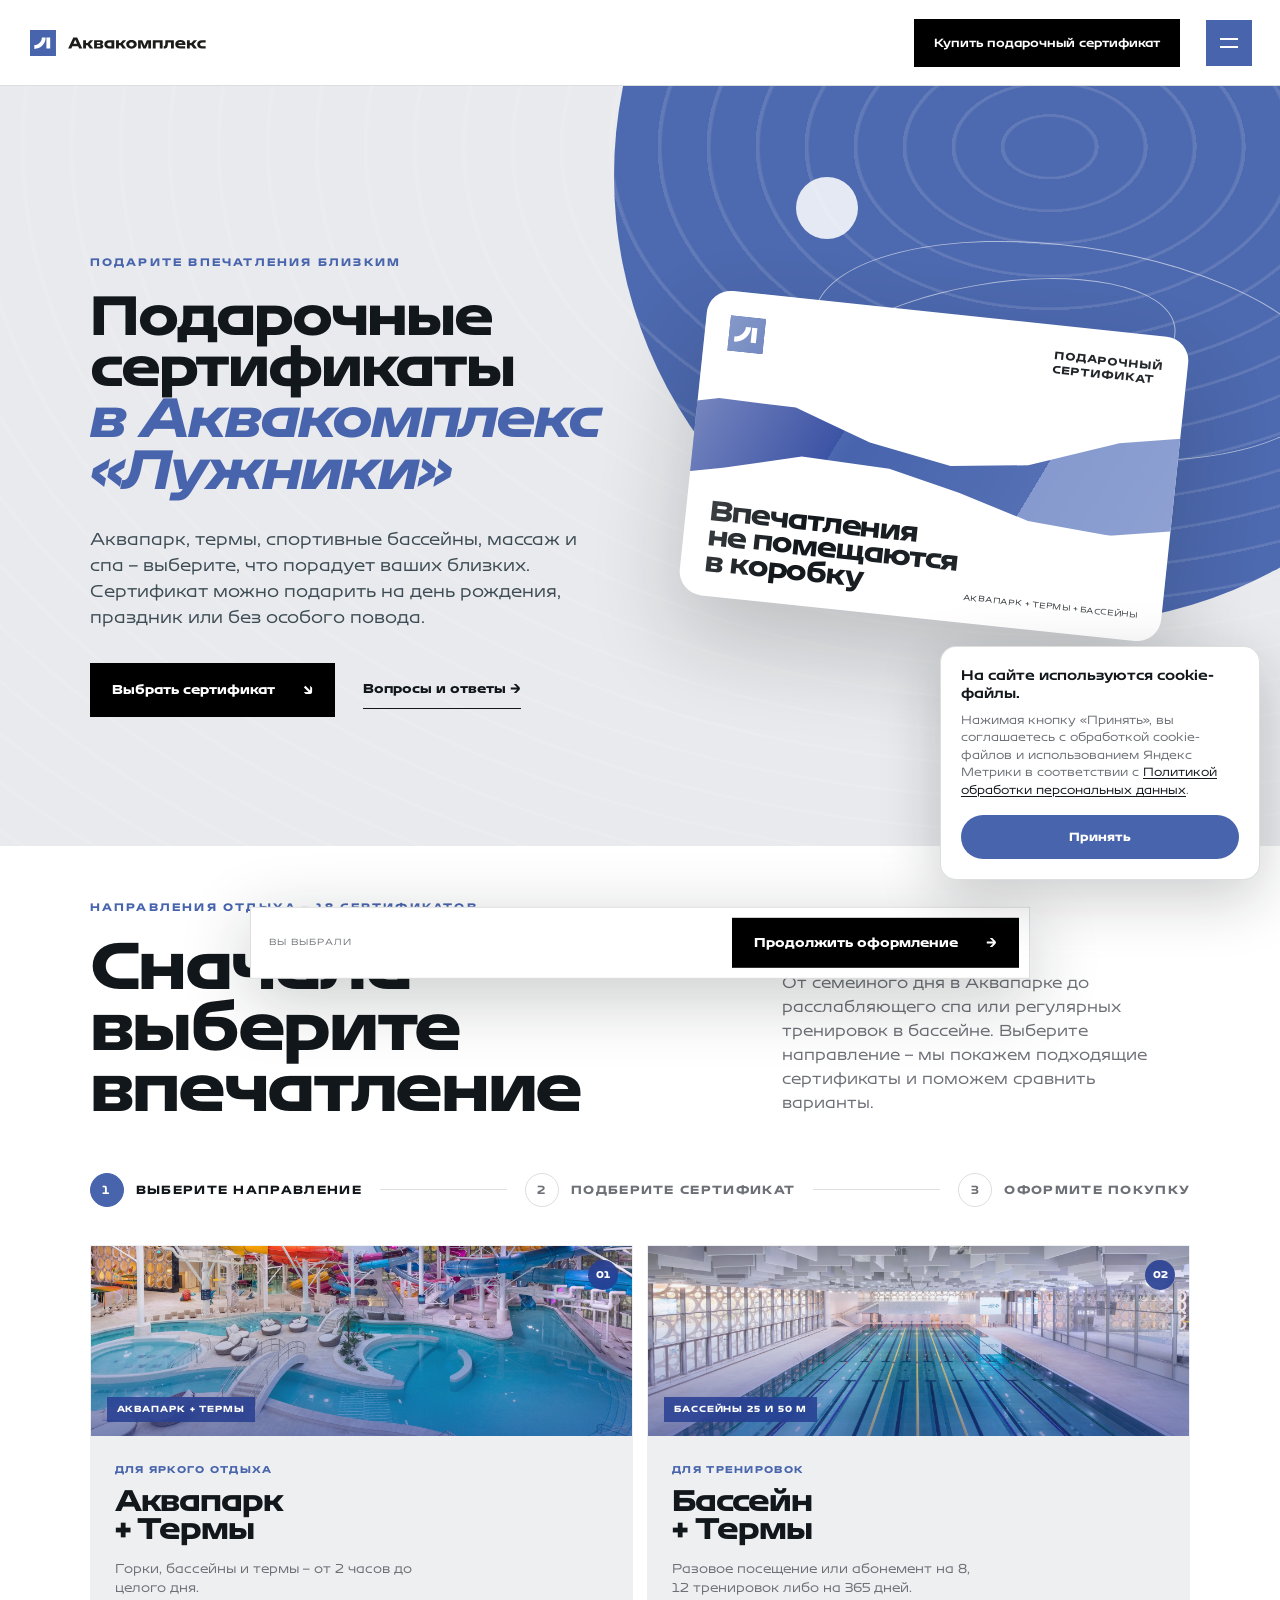
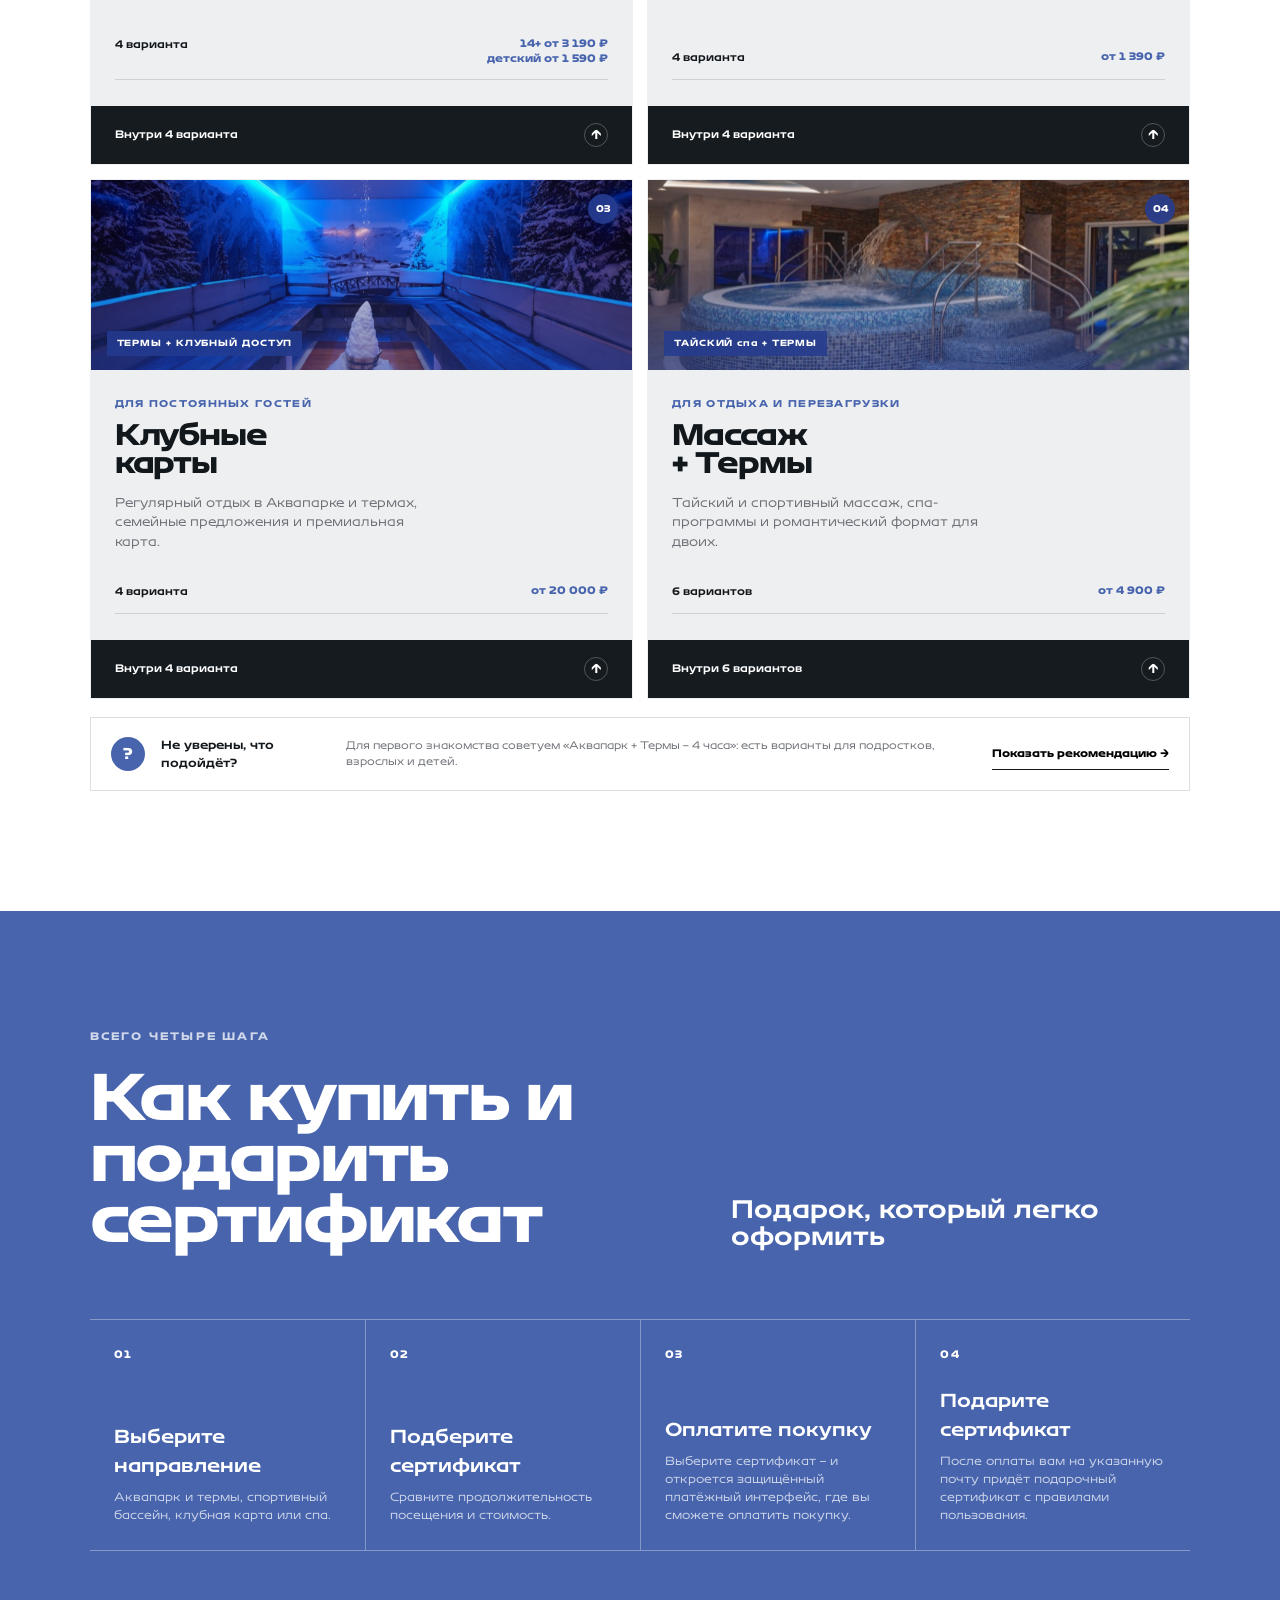
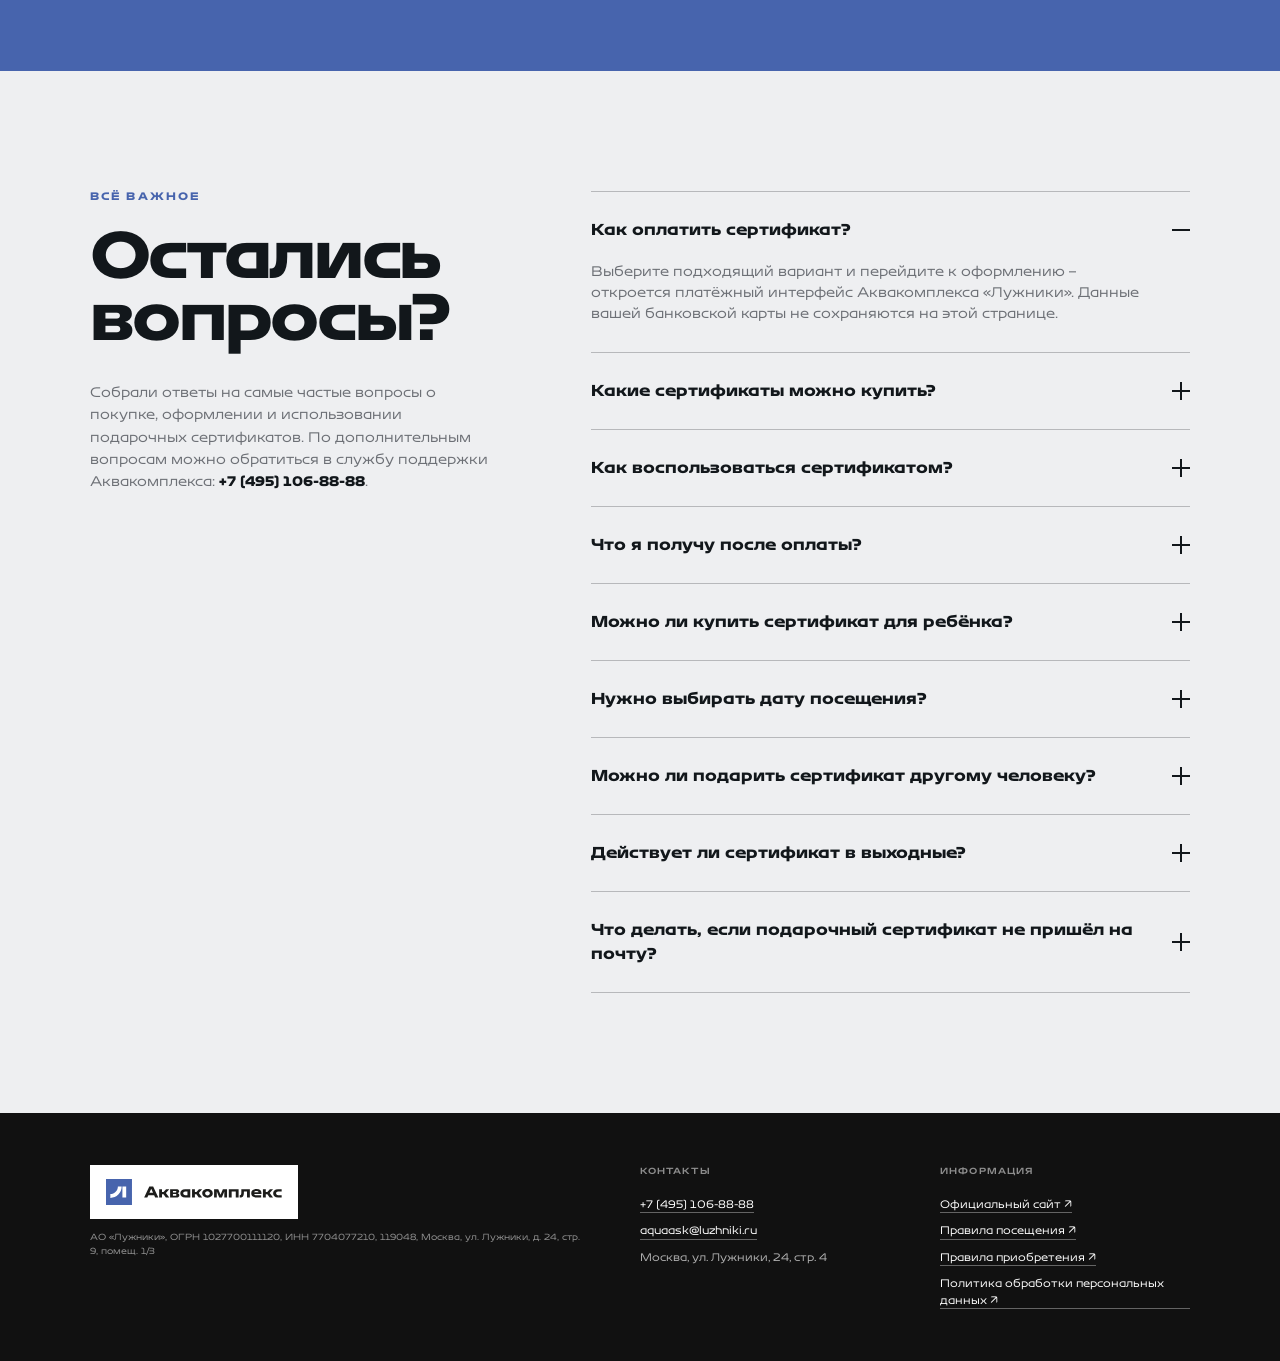
==== commit cfe4150e: "Update certificate copy and cookie notice" ====
--- a/index.html
+++ b/index.html
@@ -19,14 +19,14 @@
     <meta name="robots" content="index, follow, max-snippet:-1, max-image-preview:large, max-video-preview:-1" />
     <meta
       name="description"
-      content="Подарочные сертификаты в Аквакомплексе «Лужники» в Москве: аквапарк и термы, спортивный бассейн, клубные карты, массаж и SPA."
+      content="Подарочные сертификаты в Аквакомплексе «Лужники» в Москве: аквапарк и термы, спортивный бассейн, клубные карты, массаж и спа."
     />
     <title>Подарочные сертификаты в Аквакомплексе «Лужники» – купить онлайн</title>
     <link rel="canonical" href="https://gift.luzhniki.ru/" />
     <meta property="og:type" content="website" />
     <meta property="og:locale" content="ru_RU" />
     <meta property="og:title" content="Подарочные сертификаты в Аквакомплексе «Лужники» – купить онлайн" />
-    <meta property="og:description" content="Аквапарк и термы, спортивные бассейны, клубные карты, массаж и SPA в Москве. Сравните цены и условия." />
+    <meta property="og:description" content="Аквапарк и термы, спортивные бассейны, клубные карты, массаж и спа в Москве. Сравните цены и условия." />
     <meta property="og:url" content="https://gift.luzhniki.ru/" />
     <meta property="og:image" content="https://gift.luzhniki.ru/assets/photos/aquapark.jpg" />
     <meta property="og:image:alt" content="Аквапарк Аквакомплекса Лужники" />
@@ -46,8 +46,8 @@
             "email": "aquaask@luzhniki.ru",
             "address": {
               "@type": "PostalAddress",
-              "streetAddress": "ул. Лужники, д. 24, стр. 9",
-              "postalCode": "119270",
+              "streetAddress": "ул. Лужники, д. 24, стр. 9, помещ. 1/3",
+              "postalCode": "119048",
               "addressLocality": "Москва",
               "addressCountry": "RU"
             },
@@ -68,9 +68,9 @@
             "@id": "https://gift.luzhniki.ru/#webpage",
             "url": "https://gift.luzhniki.ru/",
             "name": "Подарочные сертификаты в Аквакомплексе «Лужники» – купить онлайн",
-            "description": "Подарочные сертификаты в Аквакомплексе «Лужники» в Москве: аквапарк и термы, спортивный бассейн, клубные карты, массаж и SPA.",
+            "description": "Подарочные сертификаты в Аквакомплексе «Лужники» в Москве: аквапарк и термы, спортивный бассейн, клубные карты, массаж и спа.",
             "inLanguage": "ru-RU",
-            "dateModified": "2026-11-18",
+            "dateModified": "2026-11-24",
             "about": { "@id": "https://aqua.luzhniki.ru/#organization" },
             "mainEntity": { "@id": "https://gift.luzhniki.ru/#certificate-list" }
           },
@@ -90,7 +90,8 @@
                   "description": "Аквапарк и термальный комплекс с 10:00 до 22:00.",
                   "brand": { "@id": "https://aqua.luzhniki.ru/#organization" },
                   "offers": [
-                    { "@type": "Offer", "name": "Взрослый 14+", "price": "4890", "priceCurrency": "RUB", "availability": "https://schema.org/InStock", "url": "https://gift.luzhniki.ru/#catalog", "seller": { "@id": "https://aqua.luzhniki.ru/#organization" } },
+                    { "@type": "Offer", "name": "Подростки 14–17 лет", "price": "4890", "priceCurrency": "RUB", "availability": "https://schema.org/InStock", "url": "https://gift.luzhniki.ru/#catalog", "seller": { "@id": "https://aqua.luzhniki.ru/#organization" } },
+                    { "@type": "Offer", "name": "Взрослые 18+", "price": "4890", "priceCurrency": "RUB", "availability": "https://schema.org/InStock", "url": "https://gift.luzhniki.ru/#catalog", "seller": { "@id": "https://aqua.luzhniki.ru/#organization" } },
                     { "@type": "Offer", "name": "Детский 7–13 лет", "price": "2590", "priceCurrency": "RUB", "availability": "https://schema.org/InStock", "url": "https://gift.luzhniki.ru/#catalog", "seller": { "@id": "https://aqua.luzhniki.ru/#organization" } }
                   ]
                 }
@@ -105,7 +106,8 @@
                   "description": "Четыре часа в аквапарке и термальном комплексе.",
                   "brand": { "@id": "https://aqua.luzhniki.ru/#organization" },
                   "offers": [
-                    { "@type": "Offer", "name": "Взрослый 14+", "price": "4290", "priceCurrency": "RUB", "availability": "https://schema.org/InStock", "url": "https://gift.luzhniki.ru/#catalog", "seller": { "@id": "https://aqua.luzhniki.ru/#organization" } },
+                    { "@type": "Offer", "name": "Подростки 14–17 лет", "price": "4290", "priceCurrency": "RUB", "availability": "https://schema.org/InStock", "url": "https://gift.luzhniki.ru/#catalog", "seller": { "@id": "https://aqua.luzhniki.ru/#organization" } },
+                    { "@type": "Offer", "name": "Взрослые 18+", "price": "4290", "priceCurrency": "RUB", "availability": "https://schema.org/InStock", "url": "https://gift.luzhniki.ru/#catalog", "seller": { "@id": "https://aqua.luzhniki.ru/#organization" } },
                     { "@type": "Offer", "name": "Детский 7–13 лет", "price": "2190", "priceCurrency": "RUB", "availability": "https://schema.org/InStock", "url": "https://gift.luzhniki.ru/#catalog", "seller": { "@id": "https://aqua.luzhniki.ru/#organization" } }
                   ]
                 }
@@ -120,7 +122,8 @@
                   "description": "Три часа в аквапарке и термальном комплексе.",
                   "brand": { "@id": "https://aqua.luzhniki.ru/#organization" },
                   "offers": [
-                    { "@type": "Offer", "name": "Взрослый 14+", "price": "3690", "priceCurrency": "RUB", "availability": "https://schema.org/InStock", "url": "https://gift.luzhniki.ru/#catalog", "seller": { "@id": "https://aqua.luzhniki.ru/#organization" } },
+                    { "@type": "Offer", "name": "Подростки 14–17 лет", "price": "3690", "priceCurrency": "RUB", "availability": "https://schema.org/InStock", "url": "https://gift.luzhniki.ru/#catalog", "seller": { "@id": "https://aqua.luzhniki.ru/#organization" } },
+                    { "@type": "Offer", "name": "Взрослые 18+", "price": "3690", "priceCurrency": "RUB", "availability": "https://schema.org/InStock", "url": "https://gift.luzhniki.ru/#catalog", "seller": { "@id": "https://aqua.luzhniki.ru/#organization" } },
                     { "@type": "Offer", "name": "Детский 7–13 лет", "price": "1990", "priceCurrency": "RUB", "availability": "https://schema.org/InStock", "url": "https://gift.luzhniki.ru/#catalog", "seller": { "@id": "https://aqua.luzhniki.ru/#organization" } }
                   ]
                 }
@@ -135,7 +138,8 @@
                   "description": "Два часа в аквапарке и термальном комплексе.",
                   "brand": { "@id": "https://aqua.luzhniki.ru/#organization" },
                   "offers": [
-                    { "@type": "Offer", "name": "Взрослый 14+", "price": "3190", "priceCurrency": "RUB", "availability": "https://schema.org/InStock", "url": "https://gift.luzhniki.ru/#catalog", "seller": { "@id": "https://aqua.luzhniki.ru/#organization" } },
+                    { "@type": "Offer", "name": "Подростки 14–17 лет", "price": "3190", "priceCurrency": "RUB", "availability": "https://schema.org/InStock", "url": "https://gift.luzhniki.ru/#catalog", "seller": { "@id": "https://aqua.luzhniki.ru/#organization" } },
+                    { "@type": "Offer", "name": "Взрослые 18+", "price": "3190", "priceCurrency": "RUB", "availability": "https://schema.org/InStock", "url": "https://gift.luzhniki.ru/#catalog", "seller": { "@id": "https://aqua.luzhniki.ru/#organization" } },
                     { "@type": "Offer", "name": "Детский 7–13 лет", "price": "1590", "priceCurrency": "RUB", "availability": "https://schema.org/InStock", "url": "https://gift.luzhniki.ru/#catalog", "seller": { "@id": "https://aqua.luzhniki.ru/#organization" } }
                   ]
                 }
@@ -150,10 +154,10 @@
               { "@type": "ListItem", "position": 12, "item": { "@type": "Product", "name": "Клубная карта «Аквалужники Премиум»", "image": "https://gift.luzhniki.ru/assets/photos/club.jpg", "description": "Аквапарк, термы и спортивный бассейн в рамках клубной карты.", "brand": { "@id": "https://aqua.luzhniki.ru/#organization" }, "offers": { "@type": "Offer", "price": "70000", "priceCurrency": "RUB", "availability": "https://schema.org/InStock", "url": "https://gift.luzhniki.ru/#catalog", "seller": { "@id": "https://aqua.luzhniki.ru/#organization" } } } },
               { "@type": "ListItem", "position": 13, "item": { "@type": "Product", "name": "Подарочный сертификат «Традиции Таиланда»", "image": "https://gift.luzhniki.ru/assets/photos/spa.jpg", "description": "60 минут массажа и 60 минут отдыха в термах.", "brand": { "@id": "https://aqua.luzhniki.ru/#organization" }, "offers": { "@type": "Offer", "price": "4900", "priceCurrency": "RUB", "availability": "https://schema.org/InStock", "url": "https://gift.luzhniki.ru/#catalog", "seller": { "@id": "https://aqua.luzhniki.ru/#organization" } } } },
               { "@type": "ListItem", "position": 14, "item": { "@type": "Product", "name": "Подарочный сертификат «Тайское наслаждение»", "image": "https://gift.luzhniki.ru/assets/photos/spa.jpg", "description": "90 минут массажа и 60 минут отдыха в термах.", "brand": { "@id": "https://aqua.luzhniki.ru/#organization" }, "offers": { "@type": "Offer", "price": "6300", "priceCurrency": "RUB", "availability": "https://schema.org/InStock", "url": "https://gift.luzhniki.ru/#catalog", "seller": { "@id": "https://aqua.luzhniki.ru/#organization" } } } },
-              { "@type": "ListItem", "position": 15, "item": { "@type": "Product", "name": "Подарочный сертификат «Райские грёзы»", "image": "https://gift.luzhniki.ru/assets/photos/spa.jpg", "description": "120 минут SPA-программы и 60 минут отдыха в термах.", "brand": { "@id": "https://aqua.luzhniki.ru/#organization" }, "offers": { "@type": "Offer", "price": "8900", "priceCurrency": "RUB", "availability": "https://schema.org/InStock", "url": "https://gift.luzhniki.ru/#catalog", "seller": { "@id": "https://aqua.luzhniki.ru/#organization" } } } },
+              { "@type": "ListItem", "position": 15, "item": { "@type": "Product", "name": "Подарочный сертификат «Райские грёзы»", "image": "https://gift.luzhniki.ru/assets/photos/spa.jpg", "description": "120 минут спа-программы и 60 минут отдыха в термах.", "brand": { "@id": "https://aqua.luzhniki.ru/#organization" }, "offers": { "@type": "Offer", "price": "8900", "priceCurrency": "RUB", "availability": "https://schema.org/InStock", "url": "https://gift.luzhniki.ru/#catalog", "seller": { "@id": "https://aqua.luzhniki.ru/#organization" } } } },
               { "@type": "ListItem", "position": 16, "item": { "@type": "Product", "name": "Подарочный сертификат Спортивный массаж + Термы – 60 минут", "image": "https://gift.luzhniki.ru/assets/photos/spa.jpg", "description": "60 минут спортивного массажа и 60 минут отдыха в термах.", "brand": { "@id": "https://aqua.luzhniki.ru/#organization" }, "offers": { "@type": "Offer", "price": "5200", "priceCurrency": "RUB", "availability": "https://schema.org/InStock", "url": "https://gift.luzhniki.ru/#catalog", "seller": { "@id": "https://aqua.luzhniki.ru/#organization" } } } },
               { "@type": "ListItem", "position": 17, "item": { "@type": "Product", "name": "Подарочный сертификат Спортивный массаж + Термы – 90 минут", "image": "https://gift.luzhniki.ru/assets/photos/spa.jpg", "description": "90 минут спортивного массажа и 60 минут отдыха в термах.", "brand": { "@id": "https://aqua.luzhniki.ru/#organization" }, "offers": { "@type": "Offer", "price": "6600", "priceCurrency": "RUB", "availability": "https://schema.org/InStock", "url": "https://gift.luzhniki.ru/#catalog", "seller": { "@id": "https://aqua.luzhniki.ru/#organization" } } } },
-              { "@type": "ListItem", "position": 18, "item": { "@type": "Product", "name": "Подарочный сертификат SPA для двоих + Термы", "image": "https://gift.luzhniki.ru/assets/photos/spa.jpg", "description": "SPA-ритуал на двоих: 90 минут массажа и 60 минут отдыха в термах.", "brand": { "@id": "https://aqua.luzhniki.ru/#organization" }, "offers": { "@type": "Offer", "price": "15600", "priceCurrency": "RUB", "availability": "https://schema.org/InStock", "url": "https://gift.luzhniki.ru/#catalog", "seller": { "@id": "https://aqua.luzhniki.ru/#organization" } } } }
+              { "@type": "ListItem", "position": 18, "item": { "@type": "Product", "name": "Подарочный сертификат спа для двоих + Термы", "image": "https://gift.luzhniki.ru/assets/photos/spa.jpg", "description": "спа-ритуал на двоих: 90 минут массажа и 60 минут отдыха в термах.", "brand": { "@id": "https://aqua.luzhniki.ru/#organization" }, "offers": { "@type": "Offer", "price": "15600", "priceCurrency": "RUB", "availability": "https://schema.org/InStock", "url": "https://gift.luzhniki.ru/#catalog", "seller": { "@id": "https://aqua.luzhniki.ru/#organization" } } } }
             ]
           }
         ]
@@ -212,17 +216,12 @@
           <p class="eyebrow">Подарите впечатления близким</p>
           <h1>Подарочные сертификаты<em><span>в&nbsp;Аквакомплекс</span><span>«Лужники»</span></em></h1>
           <p class="hero-lead">
-            Аквапарк, термы, спортивные бассейны, массаж и SPA – выберите, что порадует ваших близких. Сертификат можно подарить на день рождения, праздник или без особого повода.
+            Аквапарк, термы, спортивные бассейны, массаж и спа – выберите, что порадует ваших близких. Сертификат можно подарить на день рождения, праздник или без особого повода.
           </p>
           <div class="hero-actions">
             <a class="button button-dark" href="#catalog-start">Выбрать сертификат <span>↘</span></a>
             <a class="text-link" href="#faq">Вопросы и ответы <span>→</span></a>
           </div>
-          <ul class="hero-trust" aria-label="Преимущества">
-            <li><span>01</span> Покупка онлайн</li>
-            <li><span>02</span> Оплата на сайте Лужников</li>
-            <li><span>03</span> Условия до покупки</li>
-          </ul>
         </div>
         <div class="hero-card" aria-label="Предпросмотр подарочного сертификата">
           <div class="gift-card">
@@ -253,7 +252,7 @@
             <h2>Сначала выберите<br />впечатление</h2>
           </div>
           <p>
-            От семейного дня в Аквапарке до расслабляющего SPA или регулярных тренировок в бассейне. Выберите направление – мы покажем подходящие сертификаты и поможем сравнить варианты.
+            От семейного дня в Аквапарке до расслабляющего спа или регулярных тренировок в бассейне. Выберите направление – мы покажем подходящие сертификаты и поможем сравнить варианты.
           </p>
         </div>
 
@@ -274,7 +273,7 @@
             <span class="experience-kicker">Для яркого отдыха</span>
             <strong>Аквапарк<br />+ Термы</strong>
             <span class="experience-copy">Горки, бассейны и термы – от 2 часов до целого дня.</span>
-            <span class="experience-meta"><b>4 варианта</b><i>взрослый от 3 190 ₽<br />детский от 1 590 ₽</i></span>
+            <span class="experience-meta"><b>4 варианта</b><i>14+ от 3 190 ₽<br />детский от 1 590 ₽</i></span>
             <span class="experience-drawer" aria-hidden="true">
               <span class="drawer-head"><b>Внутри 4 варианта</b><i>↑</i></span>
               <span class="drawer-list">
@@ -331,19 +330,19 @@
 
           <button class="experience-card experience-spa" type="button" data-category="spa" aria-pressed="false">
             <span class="experience-number">04</span>
-            <span class="experience-art art-spa" role="img" aria-label="Тайский SPA и массаж в Аквакомплексе Лужники">
-              <span class="experience-photo-label">Тайский SPA + Термы</span>
+            <span class="experience-art art-spa" role="img" aria-label="Тайский спа и массаж в Аквакомплексе Лужники">
+              <span class="experience-photo-label">Тайский <span class="text-lowercase">спа</span> + Термы</span>
             </span>
             <span class="experience-kicker">Для отдыха и перезагрузки</span>
             <strong>Массаж<br />+ Термы</strong>
-            <span class="experience-copy">Тайский и спортивный массаж, SPA-программы и романтический формат для двоих.</span>
+            <span class="experience-copy">Тайский и спортивный массаж, спа-программы и романтический формат для двоих.</span>
             <span class="experience-meta"><b>6 вариантов</b><i>от 4 900 ₽</i></span>
             <span class="experience-drawer" aria-hidden="true">
               <span class="drawer-head"><b>Внутри 6 вариантов</b><i>↑</i></span>
               <span class="drawer-list">
                 <span><b>60 + 60 минут</b><i>от 4 900 ₽</i></span>
                 <span><b>90 + 60 минут</b><i>от 6 300 ₽</i></span>
-                <span><b>SPA 120 + 60 минут</b><i>8 900 ₽</i></span>
+                <span><b>спа 120 + 60 минут</b><i>8 900 ₽</i></span>
                 <span><b>Для двоих</b><i>15 600 ₽</i></span>
               </span>
               <span class="drawer-cta">Перейти к выбору <b>→</b></span>
@@ -364,14 +363,14 @@
             <button type="button" data-category-switch="aqua" aria-pressed="false"><b>01</b> Аквапарк</button>
             <button type="button" data-category-switch="pool" aria-pressed="false"><b>02</b> Бассейн</button>
             <button type="button" data-category-switch="club" aria-pressed="false"><b>03</b> Карты</button>
-            <button type="button" data-category-switch="spa" aria-pressed="false"><b>04</b> SPA</button>
+            <button type="button" data-category-switch="spa" aria-pressed="false"><b>04</b> спа</button>
           </div>
           <div class="certificate-grid" id="certificate-grid" aria-live="polite"></div>
         </div>
 
         <div class="finder-help">
           <span class="help-mark">?</span>
-          <div><strong>Не уверены, что подойдёт?</strong><small>Для первого знакомства советуем «Аквапарк + Термы – 4 часа»: есть взрослый и детский варианты.</small></div>
+          <div><strong>Не уверены, что подойдёт?</strong><small>Для первого знакомства советуем «Аквапарк + Термы – 4 часа»: есть варианты для подростков, взрослых и детей.</small></div>
           <button type="button" data-recommend="aqua-4h">Показать рекомендацию →</button>
         </div>
       </section>
@@ -383,7 +382,7 @@
           <h3>Подарок, который легко оформить</h3>
         </div>
         <ol class="guide-grid">
-          <li><span>01</span><strong>Выберите направление</strong><p>Аквапарк и термы, спортивный бассейн, клубная карта или SPA.</p></li>
+          <li><span>01</span><strong>Выберите направление</strong><p>Аквапарк и термы, спортивный бассейн, клубная карта или спа.</p></li>
           <li><span>02</span><strong>Подберите сертификат</strong><p>Сравните продолжительность посещения и стоимость.</p></li>
           <li><span>03</span><strong>Оплатите покупку</strong><p>Выберите сертификат – и откроется защищённый платёжный интерфейс, где вы сможете оплатить покупку.</p></li>
           <li><span>04</span><strong>Подарите сертификат</strong><p>После оплаты вам на указанную почту придёт подарочный сертификат с правилами пользования.</p></li>
@@ -401,20 +400,20 @@
             <summary>Аквапарк + Термы <span>4 варианта</span></summary>
             <ul class="index-list">
               <li>
-                <div><strong>Аквапарк + Термы – весь день</strong><span>Получатель: взрослый 14+ или ребёнок 7–13 лет.</span><span>Состав: аквапарк и термальный комплекс с 10:00 до 22:00.</span><span>Активация: в течение 180 дней со дня покупки.</span><span>Получение: электронный документ после полной оплаты.</span></div>
-                <aside><b>4 890 ₽ взрослый<br />2 590 ₽ детский</b><a href="https://aqua.luzhniki.ru/tarify/" target="_blank" rel="noopener noreferrer">Официальные условия ↗</a></aside>
-              </li>
-              <li>
-                <div><strong>Аквапарк + Термы – 4 часа</strong><span>Получатель: взрослый 14+ или ребёнок 7–13 лет.</span><span>Состав: аквапарк и термальный комплекс, продолжительность 4 часа.</span><span>Активация: в течение 180 дней со дня покупки.</span><span>Получение: электронный документ после полной оплаты.</span></div>
-                <aside><b>4 290 ₽ взрослый<br />2 190 ₽ детский</b><a href="https://aqua.luzhniki.ru/tarify/" target="_blank" rel="noopener noreferrer">Официальные условия ↗</a></aside>
-              </li>
-              <li>
-                <div><strong>Аквапарк + Термы – 3 часа</strong><span>Получатель: взрослый 14+ или ребёнок 7–13 лет.</span><span>Состав: аквапарк и термальный комплекс, продолжительность 3 часа.</span><span>Активация: в течение 180 дней со дня покупки.</span><span>Получение: электронный документ после полной оплаты.</span></div>
-                <aside><b>3 690 ₽ взрослый<br />1 990 ₽ детский</b><a href="https://aqua.luzhniki.ru/tarify/" target="_blank" rel="noopener noreferrer">Официальные условия ↗</a></aside>
-              </li>
-              <li>
-                <div><strong>Аквапарк + Термы – 2 часа</strong><span>Получатель: взрослый 14+ или ребёнок 7–13 лет.</span><span>Состав: аквапарк и термальный комплекс, продолжительность 2 часа.</span><span>Активация: в течение 180 дней со дня покупки.</span><span>Получение: электронный документ после полной оплаты.</span></div>
-                <aside><b>3 190 ₽ взрослый<br />1 590 ₽ детский</b><a href="https://aqua.luzhniki.ru/tarify/" target="_blank" rel="noopener noreferrer">Официальные условия ↗</a></aside>
+                <div><strong>Аквапарк + Термы – весь день</strong><span>Получатели: подростки 14–17 лет, взрослые 18+ или дети 7–13 лет.</span><span>Состав: аквапарк и термальный комплекс с 10:00 до 22:00.</span><span>Активация: в течение 180 дней со дня покупки.</span><span>Получение: электронный документ после полной оплаты.</span></div>
+                <aside><b>4 890 ₽ подростки и взрослые<br />2 590 ₽ дети</b><a href="https://aqua.luzhniki.ru/tarify/" target="_blank" rel="noopener noreferrer">Официальные условия ↗</a></aside>
+              </li>
+              <li>
+                <div><strong>Аквапарк + Термы – 4 часа</strong><span>Получатели: подростки 14–17 лет, взрослые 18+ или дети 7–13 лет.</span><span>Состав: аквапарк и термальный комплекс, продолжительность 4 часа.</span><span>Активация: в течение 180 дней со дня покупки.</span><span>Получение: электронный документ после полной оплаты.</span></div>
+                <aside><b>4 290 ₽ подростки и взрослые<br />2 190 ₽ дети</b><a href="https://aqua.luzhniki.ru/tarify/" target="_blank" rel="noopener noreferrer">Официальные условия ↗</a></aside>
+              </li>
+              <li>
+                <div><strong>Аквапарк + Термы – 3 часа</strong><span>Получатели: подростки 14–17 лет, взрослые 18+ или дети 7–13 лет.</span><span>Состав: аквапарк и термальный комплекс, продолжительность 3 часа.</span><span>Активация: в течение 180 дней со дня покупки.</span><span>Получение: электронный документ после полной оплаты.</span></div>
+                <aside><b>3 690 ₽ подростки и взрослые<br />1 990 ₽ дети</b><a href="https://aqua.luzhniki.ru/tarify/" target="_blank" rel="noopener noreferrer">Официальные условия ↗</a></aside>
+              </li>
+              <li>
+                <div><strong>Аквапарк + Термы – 2 часа</strong><span>Получатели: подростки 14–17 лет, взрослые 18+ или дети 7–13 лет.</span><span>Состав: аквапарк и термальный комплекс, продолжительность 2 часа.</span><span>Активация: в течение 180 дней со дня покупки.</span><span>Получение: электронный документ после полной оплаты.</span></div>
+                <aside><b>3 190 ₽ подростки и взрослые<br />1 590 ₽ дети</b><a href="https://aqua.luzhniki.ru/tarify/" target="_blank" rel="noopener noreferrer">Официальные условия ↗</a></aside>
               </li>
             </ul>
           </details>
@@ -455,7 +454,7 @@
                 <aside><b>65 000 ₽</b><a href="https://aqua.luzhniki.ru/tarify/" target="_blank" rel="noopener noreferrer">Официальные условия ↗</a></aside>
               </li>
               <li>
-                <div><strong>Клубная карта «Аквалужники Премиум»</strong><span>Получатели: один взрослый 18+ и один ребёнок до 14 лет.</span><span>Состав: Аквапарк + Термы на весь день, доступ в бассейны 25 и 50 м на 60 минут; включены раздевалка, шкафчик и полотенце.</span><span>Активация: в Центре продаж в течение 180 дней со дня покупки, карта действует 365 дней.</span><span>Время посещения: все дни с 10:00 до 22:00.</span></div>
+                <div><strong>Клубная карта «Аквалужники Премиум»</strong><span>Получатели: один взрослый 18+ и один ребёнок до 14 лет.</span><span>Состав: Аквапарк + Термы на весь день, доступ в бассейны 25 и 50 м на 60 минут; доступ в раздевалки и душевые на территории выбранной зоны.</span><span>Активация: в Центре продаж в течение 180 дней со дня покупки, карта действует 365 дней.</span><span>Время посещения: все дни с 10:00 до 22:00.</span></div>
                 <aside><b>70 000 ₽</b><a href="https://aqua.luzhniki.ru/tarify/" target="_blank" rel="noopener noreferrer">Официальные условия ↗</a></aside>
               </li>
             </ul>
@@ -472,7 +471,7 @@
                 <aside><b>6 300 ₽</b><a href="https://aqua.luzhniki.ru/tarify/" target="_blank" rel="noopener noreferrer">Официальные условия ↗</a></aside>
               </li>
               <li>
-                <div><strong>«Райские грёзы»</strong><span>Получатель: один взрослый 18+.</span><span>Состав: SPA-программа на выбор 120 минут и 60 минут отдыха в термах.</span><span>Срок: 90 дней после покупки. Запись обязательна по телефону +7 (915) 074-94-14.</span><span>Получение: электронный документ после полной оплаты.</span></div>
+                <div><strong>«Райские грёзы»</strong><span>Получатель: один взрослый 18+.</span><span>Состав: спа-программа на выбор 120 минут и 60 минут отдыха в термах.</span><span>Срок: 90 дней после покупки. Запись обязательна по телефону +7 (915) 074-94-14.</span><span>Получение: электронный документ после полной оплаты.</span></div>
                 <aside><b>8 900 ₽</b><a href="https://aqua.luzhniki.ru/tarify/" target="_blank" rel="noopener noreferrer">Официальные условия ↗</a></aside>
               </li>
               <li>
@@ -484,7 +483,7 @@
                 <aside><b>6 600 ₽</b><a href="https://aqua.luzhniki.ru/tarify/" target="_blank" rel="noopener noreferrer">Официальные условия ↗</a></aside>
               </li>
               <li>
-                <div><strong>SPA для двоих + Термы</strong><span>Получатели: двое взрослых 18+.</span><span>Состав: SPA-ритуал на двоих, 90 минут массажа и 60 минут отдыха в термах.</span><span>Срок: 90 дней после покупки. Запись обязательна по телефону +7 (915) 074-94-14.</span><span>Получение: электронный документ после полной оплаты.</span></div>
+                <div><strong>спа для двоих + Термы</strong><span>Получатели: двое взрослых 18+.</span><span>Состав: спа-ритуал на двоих, 90 минут массажа и 60 минут отдыха в термах.</span><span>Срок: 90 дней после покупки. Запись обязательна по телефону +7 (915) 074-94-14.</span><span>Получение: электронный документ после полной оплаты.</span></div>
                 <aside><b>15 600 ₽</b><a href="https://aqua.luzhniki.ru/tarify/" target="_blank" rel="noopener noreferrer">Официальные условия ↗</a></aside>
               </li>
             </ul>
@@ -508,7 +507,7 @@
           <details>
             <summary>Какие сертификаты можно купить?<span></span></summary>
             <p>
-              Вы можете выбрать посещение Аквапарка и терм на 2, 3 или 4 часа либо на целый день, сертификаты в спортивный бассейн, клубные карты, массаж и SPA-программы, включая романтический отдых на двоих.
+              Вы можете выбрать посещение Аквапарка и терм на 2, 3 или 4 часа либо на целый день, сертификаты в спортивный бассейн, клубные карты, абонементы, массаж и спа-программы, включая романтический отдых на двоих.
             </p>
           </details>
           <details>
@@ -528,7 +527,7 @@
           <details>
             <summary>Можно ли купить сертификат для ребёнка?<span></span></summary>
             <p>
-              Да. Для посещения Аквапарка и терм доступны отдельные сертификаты для детей от 7 до 13 лет. При оформлении можно выбрать взрослый или детский вариант.
+              Да. Для посещения Аквапарка и терм доступны отдельные сертификаты для детей от 7 до 13 лет. При оформлении можно выбрать взрослый или детский вариант. Самостоятельное посещение доступно только с 16 лет.
             </p>
           </details>
           <details>
@@ -540,7 +539,7 @@
           <details>
             <summary>Можно ли подарить сертификат другому человеку?<span></span></summary>
             <p>
-              Да. Подарочный сертификат не именной, поэтому его можно передать другому человеку. Учитывайте возрастные ограничения и количество гостей по выбранному тарифу. Если сертификат на абонемент или клубную карту уже активирован, действуют условия переоформления.
+              Да. Подарочный сертификат не именной, поэтому его можно передать другому человеку. Учитывайте возрастные ограничения и количество гостей по выбранному тарифу.
             </p>
           </details>
           <details>
@@ -564,7 +563,7 @@
         <a class="brand footer-brand" href="#top">
           <span class="official-logo" aria-hidden="true"></span>
         </a>
-        <p class="footer-legal">АО «Лужники», ОГРН 1027700111120, ИНН 7704077210, 119270, Москва, ул. Лужники, д. 24, стр. 9</p>
+        <p class="footer-legal">АО «Лужники», ОГРН 1027700111120, ИНН 7704077210, 119048, Москва, ул. Лужники, д. 24, стр. 9, помещ. 1/3</p>
       </div>
       <div class="footer-column">
         <strong>Контакты</strong>
@@ -577,9 +576,18 @@
         <a href="https://aqua.luzhniki.ru/" target="_blank" rel="noopener noreferrer">Официальный сайт ↗</a>
         <a href="https://aqua.luzhniki.ru/legal/pravila-posesheniya-mnogofunkcionalnogo-plavatelnogo-centra-ao-luzhniki-dvorca-vodnyh-vidov-sporta/" target="_blank" rel="noopener noreferrer">Правила посещения ↗</a>
         <a href="https://aqua.luzhniki.ru/legal/pravila-priobreteniya-biletov/" target="_blank" rel="noopener noreferrer">Правила приобретения ↗</a>
-        <a href="https://aqua.luzhniki.ru/policy/" target="_blank" rel="noopener noreferrer">Политика обработки персональных данных ↗</a>
+        <a href="https://www.luzhniki.ru/media/documents/%D0%9F%D0%BE%D0%BB%D0%B8%D1%82%D0%B8%D0%BA%D0%B0_%D0%9E%D0%B1%D1%80%D0%B0%D0%B1%D0%BE%D1%82%D0%BA%D0%B8_%D0%9F%D0%94_%D0%90%D0%9E%D0%9B%D1%83%D0%B6%D0%BD%D0%B8%D0%BA%D0%B8.pdf" target="_blank" rel="noopener noreferrer">Политика обработки персональных данных ↗</a>
       </div>
     </footer>
+
+    <aside class="cookie-consent" aria-label="Уведомление об использовании cookie-файлов" hidden>
+      <strong>На сайте используются cookie-файлы.</strong>
+      <p>
+        Нажимая кнопку «Принять», вы соглашаетесь с обработкой cookie-файлов и использованием Яндекс Метрики в соответствии с
+        <a href="https://www.luzhniki.ru/media/documents/%D0%9F%D0%BE%D0%BB%D0%B8%D1%82%D0%B8%D0%BA%D0%B0_%D0%9E%D0%B1%D1%80%D0%B0%D0%B1%D0%BE%D1%82%D0%BA%D0%B8_%D0%9F%D0%94_%D0%90%D0%9E%D0%9B%D1%83%D0%B6%D0%BD%D0%B8%D0%BA%D0%B8.pdf" target="_blank" rel="noopener noreferrer">Политикой обработки персональных данных</a>.
+      </p>
+      <button class="cookie-accept" type="button">Принять</button>
+    </aside>
 
     <div class="sticky-purchase" aria-hidden="true">
       <div><small>Вы выбрали</small><strong class="sticky-title"></strong><span class="sticky-price"></span></div>
--- a/styles.css
+++ b/styles.css
@@ -62,6 +62,7 @@
 }
 a { color: inherit; text-decoration: none; }
 button { font: inherit; }
+.text-lowercase { text-transform: none; }
 .skip-link { position: fixed; left: 16px; top: -80px; z-index: 1000; padding: 12px 18px; background: #fff; border: 2px solid #111; }
 .skip-link:focus { top: 12px; }
 
@@ -124,9 +125,6 @@
 .button-dark:hover { background: var(--blue-dark); }
 .button-light { background: #fff; color: var(--ink); }
 .text-link { font-weight: 800; font-size: 13px; border-bottom: 1px solid var(--ink); padding: 9px 0; }
-.hero-trust { list-style: none; display: flex; gap: 28px; padding: 0; margin: 55px 0 0; font-size: 11px; font-weight: 700; }
-.hero-trust li { max-width: 120px; }
-.hero-trust span { display: block; margin-bottom: 7px; color: var(--blue); }
 .hero-card { position: relative; z-index: 3; display: grid; place-items: center; padding: 48px 6vw 48px 0; }
 .gift-card { width: min(500px, 90%); aspect-ratio: 1.58; background: #fff; border-radius: 24px; position: relative; overflow: hidden; box-shadow: 0 40px 90px rgba(18,23,27,.2); transform: rotate(6deg); }
 .gift-card::after { content: ""; position: absolute; inset: 0; background: linear-gradient(115deg, rgba(255,255,255,.4), transparent 36%, rgba(255,255,255,.15)); pointer-events: none; }
@@ -328,6 +326,14 @@
 .footer-column a { width: fit-content; border-bottom: 1px solid rgba(255,255,255,.35); }
 .footer-column span { color: rgba(255,255,255,.67); }
 
+.cookie-consent { position: fixed; z-index: 70; right: 20px; bottom: 20px; width: min(320px, calc(100% - 32px)); padding: 20px; border: 1px solid var(--line); border-radius: 16px; color: var(--ink); background: #fff; box-shadow: 0 18px 60px rgba(18,23,27,.22); }
+.cookie-consent strong { display: block; font-size: 14px; line-height: 1.25; }
+.cookie-consent p { margin: 10px 0 16px; color: var(--muted); font-size: 12px; line-height: 1.45; }
+.cookie-consent a { color: var(--ink); text-decoration: underline; text-underline-offset: 2px; }
+.cookie-accept { width: 100%; min-height: 44px; border: 0; border-radius: 999px; color: #fff; background: var(--blue); font-size: 12px; font-weight: 800; cursor: pointer; transition: background .2s ease, transform .2s ease; }
+.cookie-accept:hover { background: var(--blue-dark); transform: translateY(-1px); }
+.cookie-accept:focus-visible { outline: 3px solid rgba(71,100,173,.28); outline-offset: 3px; }
+
 .sticky-purchase { position: fixed; z-index: 40; left: 50%; bottom: 22px; transform: translate(-50%, 140%); width: min(780px, calc(100% - 32px)); background: #fff; border: 1px solid var(--line); box-shadow: 0 18px 70px rgba(18,23,27,.24); padding: 10px 10px 10px 18px; display: flex; align-items: center; justify-content: space-between; gap: 20px; transition: transform .35s cubic-bezier(.2,.9,.2,1); }
 .sticky-purchase.visible { transform: translate(-50%,0); }
 .sticky-purchase > div { display: grid; grid-template-columns: 1fr auto; min-width: 0; flex: 1; }
@@ -423,10 +429,6 @@
   .hero-actions { align-items: stretch; flex-direction: column; gap: 8px; }
   .hero-actions .button { min-height: 58px; }
   .hero-actions .text-link { min-height: 44px; align-self: flex-start; display: flex; align-items: center; }
-  .hero-trust { position: relative; z-index: 2; margin-top: 28px; padding: 13px 8px; display: grid; grid-template-columns: repeat(3, minmax(0, 1fr)); gap: 0; border: 1px solid rgba(255,255,255,.9); border-radius: 16px; background: rgba(255,255,255,.9); box-shadow: 0 16px 40px rgba(39,62,125,.12); backdrop-filter: blur(8px); font-size: 8px; line-height: 1.3; }
-  .hero-trust li { min-width: 0; max-width: none; padding: 0 9px 2px; }
-  .hero-trust li + li { border-left: 1px solid rgba(70,96,175,.18); }
-  .hero-trust span { width: 24px; height: 24px; margin: 0 0 9px; border-radius: 50%; display: grid; place-items: center; color: #fff; background: var(--blue); box-shadow: 0 5px 12px rgba(70,96,175,.24); font-size: 8px; line-height: 1; }
   .hero-water::before { width: 118vw; height: 118vw; right: -54vw; top: 46%; }
   .sun-disc { top: 61%; right: 15%; }
   .hero-card { padding: 26px 18px 52px; }
@@ -522,6 +524,7 @@
   .accordion .faq-answer { margin-right: 0; }
   footer { min-height: 210px; grid-template-columns: 1fr; align-content: center; gap: 34px; padding: 44px 18px calc(44px + env(safe-area-inset-bottom)); }
   .footer-main { grid-row: auto; }
+  .cookie-consent { right: 12px; bottom: calc(12px + env(safe-area-inset-bottom)); width: calc(100% - 24px); padding: 18px; }
   body.has-selection { padding-bottom: 88px; }
   .sticky-purchase { bottom: calc(8px + env(safe-area-inset-bottom)); width: calc(100% - 16px); min-height: 72px; padding: 8px 8px 8px 14px; gap: 10px; }
   .sticky-purchase > div { display: grid; grid-template-columns: minmax(0, 1fr); }
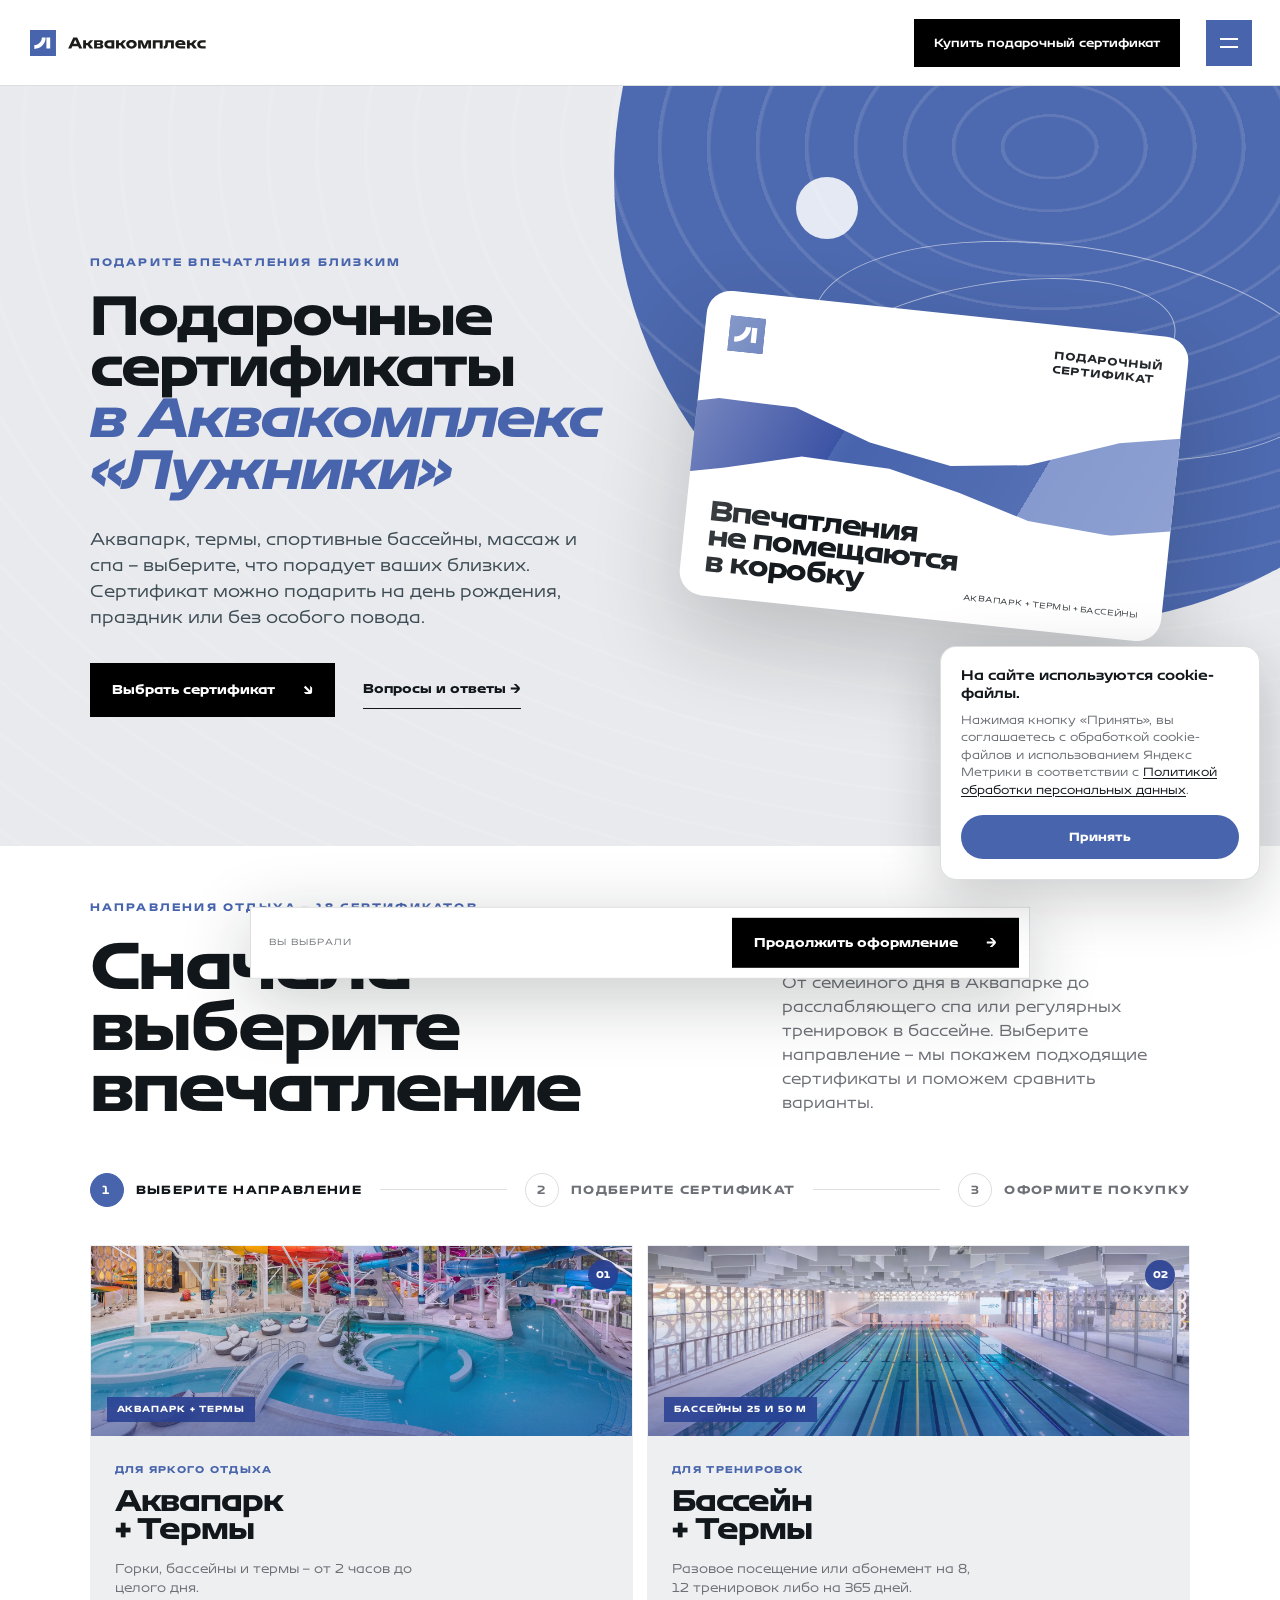
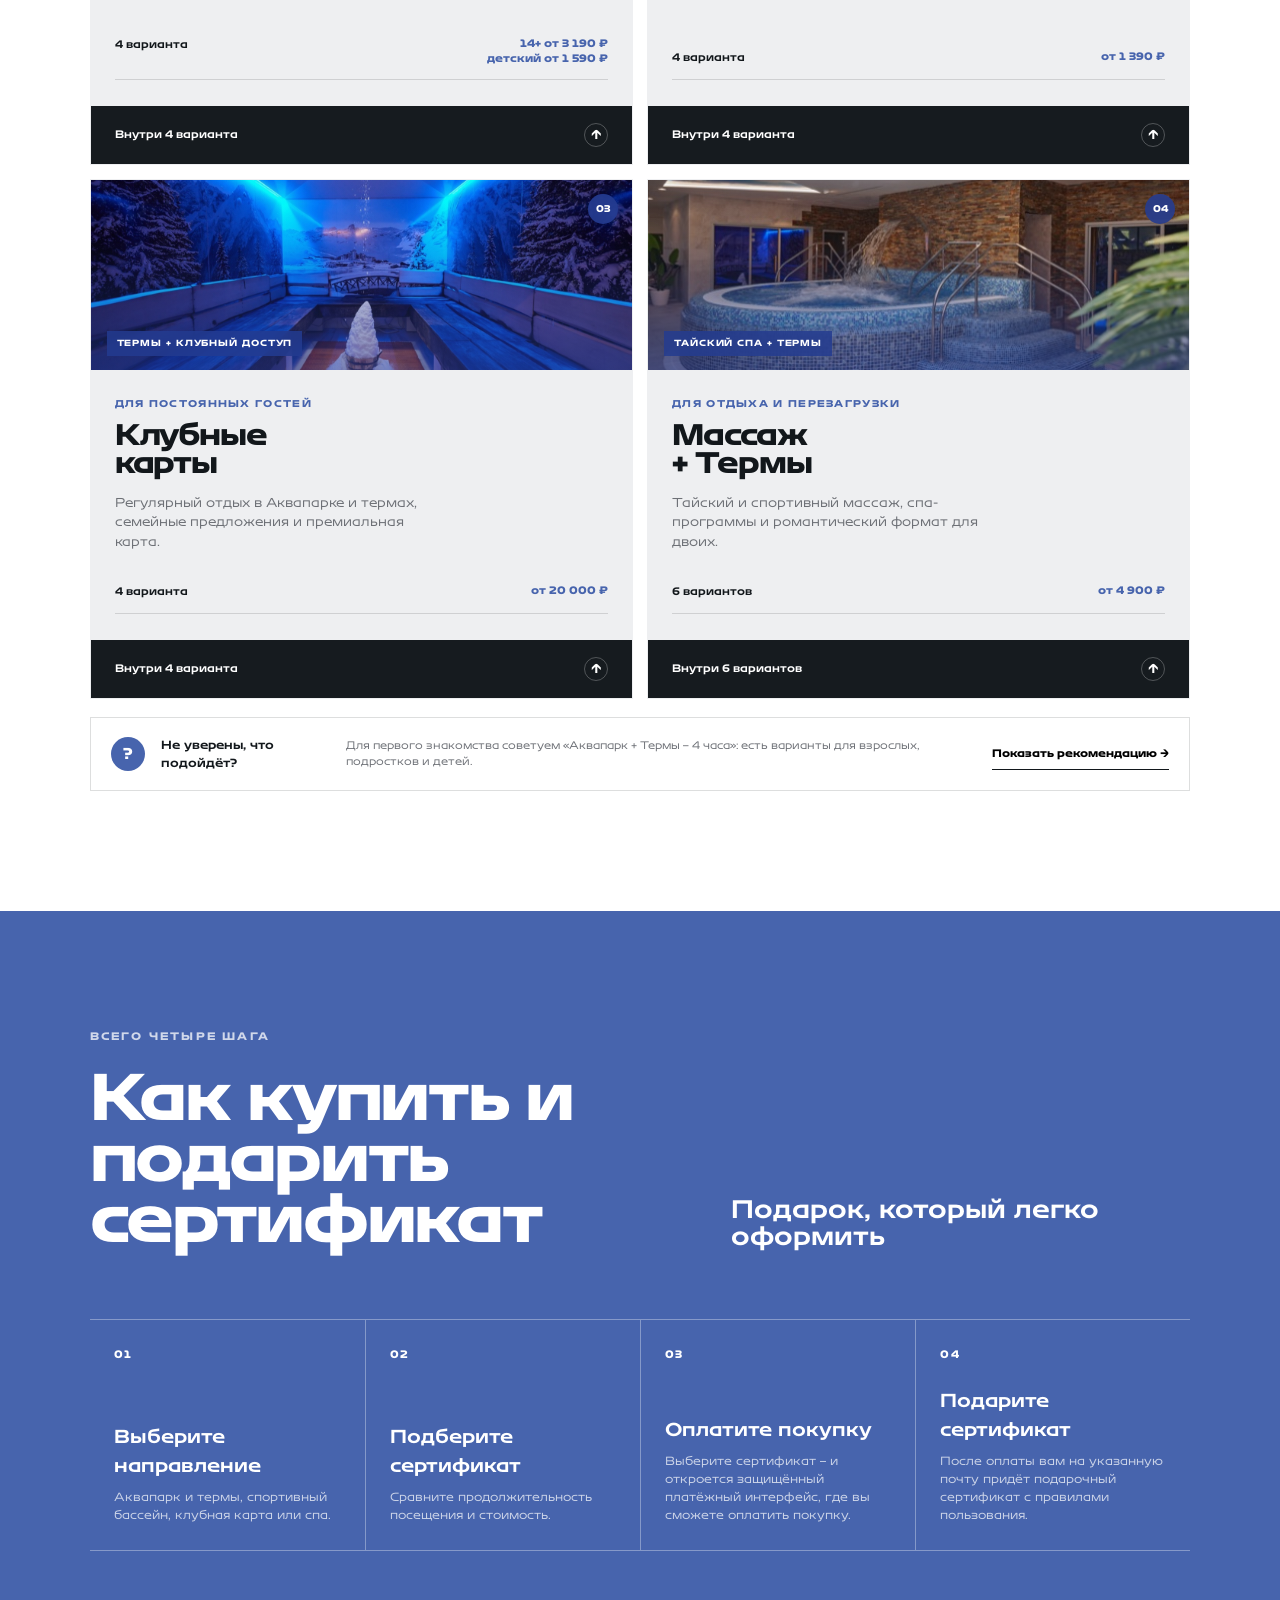
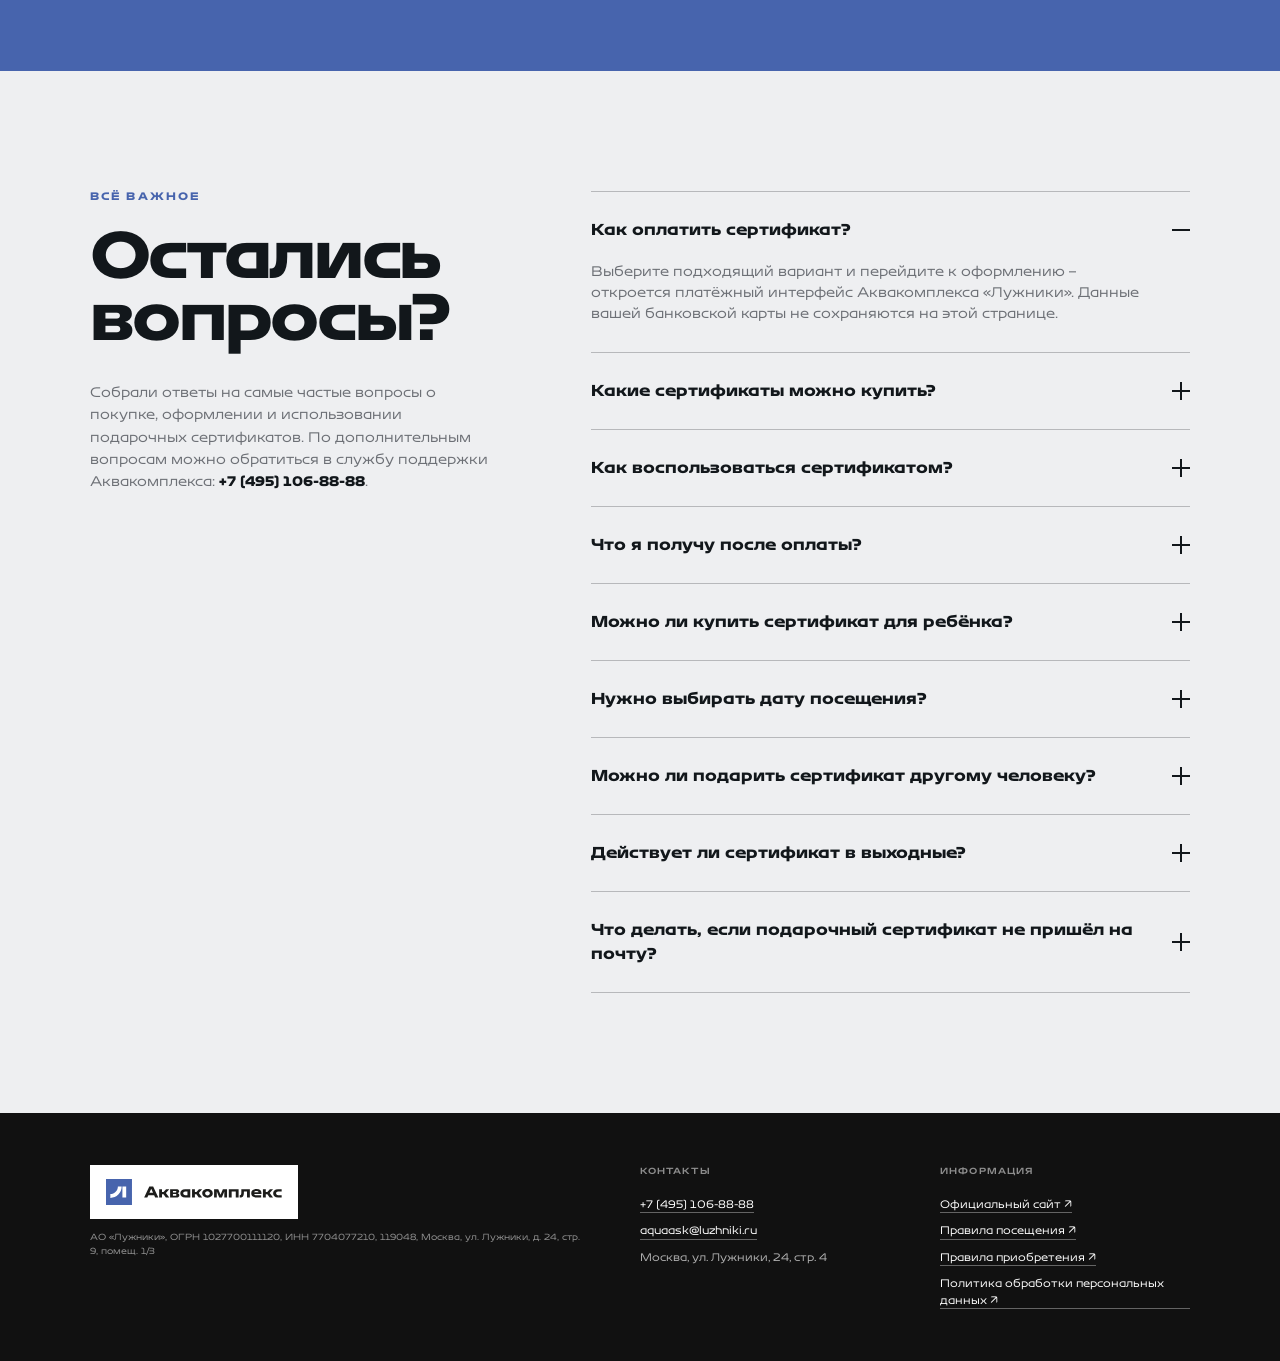
==== commit a50df9a2: "Adjust age order and SPA labels" ====
--- a/index.html
+++ b/index.html
@@ -70,7 +70,7 @@
             "name": "Подарочные сертификаты в Аквакомплексе «Лужники» – купить онлайн",
             "description": "Подарочные сертификаты в Аквакомплексе «Лужники» в Москве: аквапарк и термы, спортивный бассейн, клубные карты, массаж и спа.",
             "inLanguage": "ru-RU",
-            "dateModified": "2026-11-24",
+            "dateModified": "2026-11-25",
             "about": { "@id": "https://aqua.luzhniki.ru/#organization" },
             "mainEntity": { "@id": "https://gift.luzhniki.ru/#certificate-list" }
           },
@@ -90,8 +90,8 @@
                   "description": "Аквапарк и термальный комплекс с 10:00 до 22:00.",
                   "brand": { "@id": "https://aqua.luzhniki.ru/#organization" },
                   "offers": [
+                    { "@type": "Offer", "name": "Взрослые 18+", "price": "4890", "priceCurrency": "RUB", "availability": "https://schema.org/InStock", "url": "https://gift.luzhniki.ru/#catalog", "seller": { "@id": "https://aqua.luzhniki.ru/#organization" } },
                     { "@type": "Offer", "name": "Подростки 14–17 лет", "price": "4890", "priceCurrency": "RUB", "availability": "https://schema.org/InStock", "url": "https://gift.luzhniki.ru/#catalog", "seller": { "@id": "https://aqua.luzhniki.ru/#organization" } },
-                    { "@type": "Offer", "name": "Взрослые 18+", "price": "4890", "priceCurrency": "RUB", "availability": "https://schema.org/InStock", "url": "https://gift.luzhniki.ru/#catalog", "seller": { "@id": "https://aqua.luzhniki.ru/#organization" } },
                     { "@type": "Offer", "name": "Детский 7–13 лет", "price": "2590", "priceCurrency": "RUB", "availability": "https://schema.org/InStock", "url": "https://gift.luzhniki.ru/#catalog", "seller": { "@id": "https://aqua.luzhniki.ru/#organization" } }
                   ]
                 }
@@ -106,8 +106,8 @@
                   "description": "Четыре часа в аквапарке и термальном комплексе.",
                   "brand": { "@id": "https://aqua.luzhniki.ru/#organization" },
                   "offers": [
+                    { "@type": "Offer", "name": "Взрослые 18+", "price": "4290", "priceCurrency": "RUB", "availability": "https://schema.org/InStock", "url": "https://gift.luzhniki.ru/#catalog", "seller": { "@id": "https://aqua.luzhniki.ru/#organization" } },
                     { "@type": "Offer", "name": "Подростки 14–17 лет", "price": "4290", "priceCurrency": "RUB", "availability": "https://schema.org/InStock", "url": "https://gift.luzhniki.ru/#catalog", "seller": { "@id": "https://aqua.luzhniki.ru/#organization" } },
-                    { "@type": "Offer", "name": "Взрослые 18+", "price": "4290", "priceCurrency": "RUB", "availability": "https://schema.org/InStock", "url": "https://gift.luzhniki.ru/#catalog", "seller": { "@id": "https://aqua.luzhniki.ru/#organization" } },
                     { "@type": "Offer", "name": "Детский 7–13 лет", "price": "2190", "priceCurrency": "RUB", "availability": "https://schema.org/InStock", "url": "https://gift.luzhniki.ru/#catalog", "seller": { "@id": "https://aqua.luzhniki.ru/#organization" } }
                   ]
                 }
@@ -122,8 +122,8 @@
                   "description": "Три часа в аквапарке и термальном комплексе.",
                   "brand": { "@id": "https://aqua.luzhniki.ru/#organization" },
                   "offers": [
+                    { "@type": "Offer", "name": "Взрослые 18+", "price": "3690", "priceCurrency": "RUB", "availability": "https://schema.org/InStock", "url": "https://gift.luzhniki.ru/#catalog", "seller": { "@id": "https://aqua.luzhniki.ru/#organization" } },
                     { "@type": "Offer", "name": "Подростки 14–17 лет", "price": "3690", "priceCurrency": "RUB", "availability": "https://schema.org/InStock", "url": "https://gift.luzhniki.ru/#catalog", "seller": { "@id": "https://aqua.luzhniki.ru/#organization" } },
-                    { "@type": "Offer", "name": "Взрослые 18+", "price": "3690", "priceCurrency": "RUB", "availability": "https://schema.org/InStock", "url": "https://gift.luzhniki.ru/#catalog", "seller": { "@id": "https://aqua.luzhniki.ru/#organization" } },
                     { "@type": "Offer", "name": "Детский 7–13 лет", "price": "1990", "priceCurrency": "RUB", "availability": "https://schema.org/InStock", "url": "https://gift.luzhniki.ru/#catalog", "seller": { "@id": "https://aqua.luzhniki.ru/#organization" } }
                   ]
                 }
@@ -138,8 +138,8 @@
                   "description": "Два часа в аквапарке и термальном комплексе.",
                   "brand": { "@id": "https://aqua.luzhniki.ru/#organization" },
                   "offers": [
+                    { "@type": "Offer", "name": "Взрослые 18+", "price": "3190", "priceCurrency": "RUB", "availability": "https://schema.org/InStock", "url": "https://gift.luzhniki.ru/#catalog", "seller": { "@id": "https://aqua.luzhniki.ru/#organization" } },
                     { "@type": "Offer", "name": "Подростки 14–17 лет", "price": "3190", "priceCurrency": "RUB", "availability": "https://schema.org/InStock", "url": "https://gift.luzhniki.ru/#catalog", "seller": { "@id": "https://aqua.luzhniki.ru/#organization" } },
-                    { "@type": "Offer", "name": "Взрослые 18+", "price": "3190", "priceCurrency": "RUB", "availability": "https://schema.org/InStock", "url": "https://gift.luzhniki.ru/#catalog", "seller": { "@id": "https://aqua.luzhniki.ru/#organization" } },
                     { "@type": "Offer", "name": "Детский 7–13 лет", "price": "1590", "priceCurrency": "RUB", "availability": "https://schema.org/InStock", "url": "https://gift.luzhniki.ru/#catalog", "seller": { "@id": "https://aqua.luzhniki.ru/#organization" } }
                   ]
                 }
@@ -331,7 +331,7 @@
           <button class="experience-card experience-spa" type="button" data-category="spa" aria-pressed="false">
             <span class="experience-number">04</span>
             <span class="experience-art art-spa" role="img" aria-label="Тайский спа и массаж в Аквакомплексе Лужники">
-              <span class="experience-photo-label">Тайский <span class="text-lowercase">спа</span> + Термы</span>
+              <span class="experience-photo-label">Тайский СПА + Термы</span>
             </span>
             <span class="experience-kicker">Для отдыха и перезагрузки</span>
             <strong>Массаж<br />+ Термы</strong>
@@ -370,7 +370,7 @@
 
         <div class="finder-help">
           <span class="help-mark">?</span>
-          <div><strong>Не уверены, что подойдёт?</strong><small>Для первого знакомства советуем «Аквапарк + Термы – 4 часа»: есть варианты для подростков, взрослых и детей.</small></div>
+          <div><strong>Не уверены, что подойдёт?</strong><small>Для первого знакомства советуем «Аквапарк + Термы – 4 часа»: есть варианты для взрослых, подростков и детей.</small></div>
           <button type="button" data-recommend="aqua-4h">Показать рекомендацию →</button>
         </div>
       </section>
@@ -400,20 +400,20 @@
             <summary>Аквапарк + Термы <span>4 варианта</span></summary>
             <ul class="index-list">
               <li>
-                <div><strong>Аквапарк + Термы – весь день</strong><span>Получатели: подростки 14–17 лет, взрослые 18+ или дети 7–13 лет.</span><span>Состав: аквапарк и термальный комплекс с 10:00 до 22:00.</span><span>Активация: в течение 180 дней со дня покупки.</span><span>Получение: электронный документ после полной оплаты.</span></div>
-                <aside><b>4 890 ₽ подростки и взрослые<br />2 590 ₽ дети</b><a href="https://aqua.luzhniki.ru/tarify/" target="_blank" rel="noopener noreferrer">Официальные условия ↗</a></aside>
-              </li>
-              <li>
-                <div><strong>Аквапарк + Термы – 4 часа</strong><span>Получатели: подростки 14–17 лет, взрослые 18+ или дети 7–13 лет.</span><span>Состав: аквапарк и термальный комплекс, продолжительность 4 часа.</span><span>Активация: в течение 180 дней со дня покупки.</span><span>Получение: электронный документ после полной оплаты.</span></div>
-                <aside><b>4 290 ₽ подростки и взрослые<br />2 190 ₽ дети</b><a href="https://aqua.luzhniki.ru/tarify/" target="_blank" rel="noopener noreferrer">Официальные условия ↗</a></aside>
-              </li>
-              <li>
-                <div><strong>Аквапарк + Термы – 3 часа</strong><span>Получатели: подростки 14–17 лет, взрослые 18+ или дети 7–13 лет.</span><span>Состав: аквапарк и термальный комплекс, продолжительность 3 часа.</span><span>Активация: в течение 180 дней со дня покупки.</span><span>Получение: электронный документ после полной оплаты.</span></div>
-                <aside><b>3 690 ₽ подростки и взрослые<br />1 990 ₽ дети</b><a href="https://aqua.luzhniki.ru/tarify/" target="_blank" rel="noopener noreferrer">Официальные условия ↗</a></aside>
-              </li>
-              <li>
-                <div><strong>Аквапарк + Термы – 2 часа</strong><span>Получатели: подростки 14–17 лет, взрослые 18+ или дети 7–13 лет.</span><span>Состав: аквапарк и термальный комплекс, продолжительность 2 часа.</span><span>Активация: в течение 180 дней со дня покупки.</span><span>Получение: электронный документ после полной оплаты.</span></div>
-                <aside><b>3 190 ₽ подростки и взрослые<br />1 590 ₽ дети</b><a href="https://aqua.luzhniki.ru/tarify/" target="_blank" rel="noopener noreferrer">Официальные условия ↗</a></aside>
+                <div><strong>Аквапарк + Термы – весь день</strong><span>Получатели: взрослые 18+, подростки 14–17 лет или дети 7–13 лет.</span><span>Состав: аквапарк и термальный комплекс с 10:00 до 22:00.</span><span>Активация: в течение 180 дней со дня покупки.</span><span>Получение: электронный документ после полной оплаты.</span></div>
+                <aside><b>4 890 ₽ взрослые и подростки<br />2 590 ₽ дети</b><a href="https://aqua.luzhniki.ru/tarify/" target="_blank" rel="noopener noreferrer">Официальные условия ↗</a></aside>
+              </li>
+              <li>
+                <div><strong>Аквапарк + Термы – 4 часа</strong><span>Получатели: взрослые 18+, подростки 14–17 лет или дети 7–13 лет.</span><span>Состав: аквапарк и термальный комплекс, продолжительность 4 часа.</span><span>Активация: в течение 180 дней со дня покупки.</span><span>Получение: электронный документ после полной оплаты.</span></div>
+                <aside><b>4 290 ₽ взрослые и подростки<br />2 190 ₽ дети</b><a href="https://aqua.luzhniki.ru/tarify/" target="_blank" rel="noopener noreferrer">Официальные условия ↗</a></aside>
+              </li>
+              <li>
+                <div><strong>Аквапарк + Термы – 3 часа</strong><span>Получатели: взрослые 18+, подростки 14–17 лет или дети 7–13 лет.</span><span>Состав: аквапарк и термальный комплекс, продолжительность 3 часа.</span><span>Активация: в течение 180 дней со дня покупки.</span><span>Получение: электронный документ после полной оплаты.</span></div>
+                <aside><b>3 690 ₽ взрослые и подростки<br />1 990 ₽ дети</b><a href="https://aqua.luzhniki.ru/tarify/" target="_blank" rel="noopener noreferrer">Официальные условия ↗</a></aside>
+              </li>
+              <li>
+                <div><strong>Аквапарк + Термы – 2 часа</strong><span>Получатели: взрослые 18+, подростки 14–17 лет или дети 7–13 лет.</span><span>Состав: аквапарк и термальный комплекс, продолжительность 2 часа.</span><span>Активация: в течение 180 дней со дня покупки.</span><span>Получение: электронный документ после полной оплаты.</span></div>
+                <aside><b>3 190 ₽ взрослые и подростки<br />1 590 ₽ дети</b><a href="https://aqua.luzhniki.ru/tarify/" target="_blank" rel="noopener noreferrer">Официальные условия ↗</a></aside>
               </li>
             </ul>
           </details>
--- a/styles.css
+++ b/styles.css
@@ -62,7 +62,6 @@
 }
 a { color: inherit; text-decoration: none; }
 button { font: inherit; }
-.text-lowercase { text-transform: none; }
 .skip-link { position: fixed; left: 16px; top: -80px; z-index: 1000; padding: 12px 18px; background: #fff; border: 2px solid #111; }
 .skip-link:focus { top: 12px; }
 
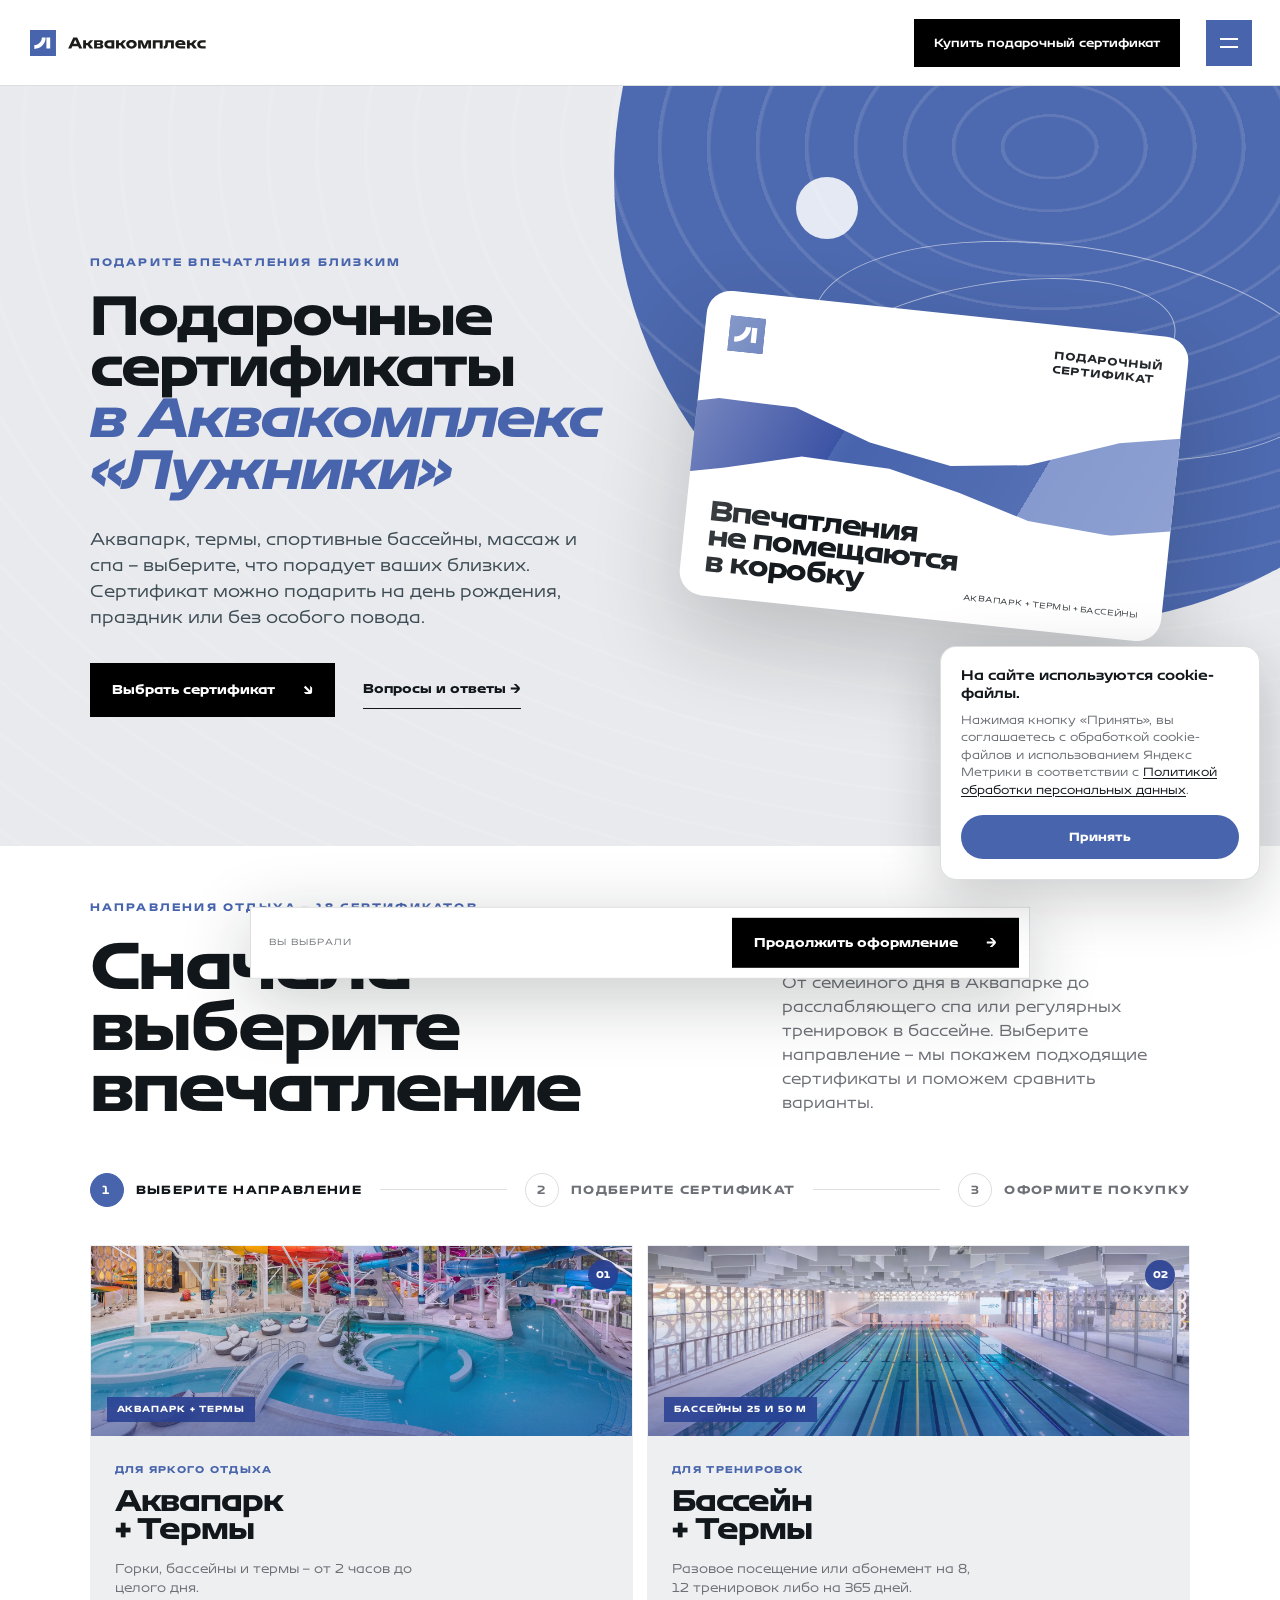
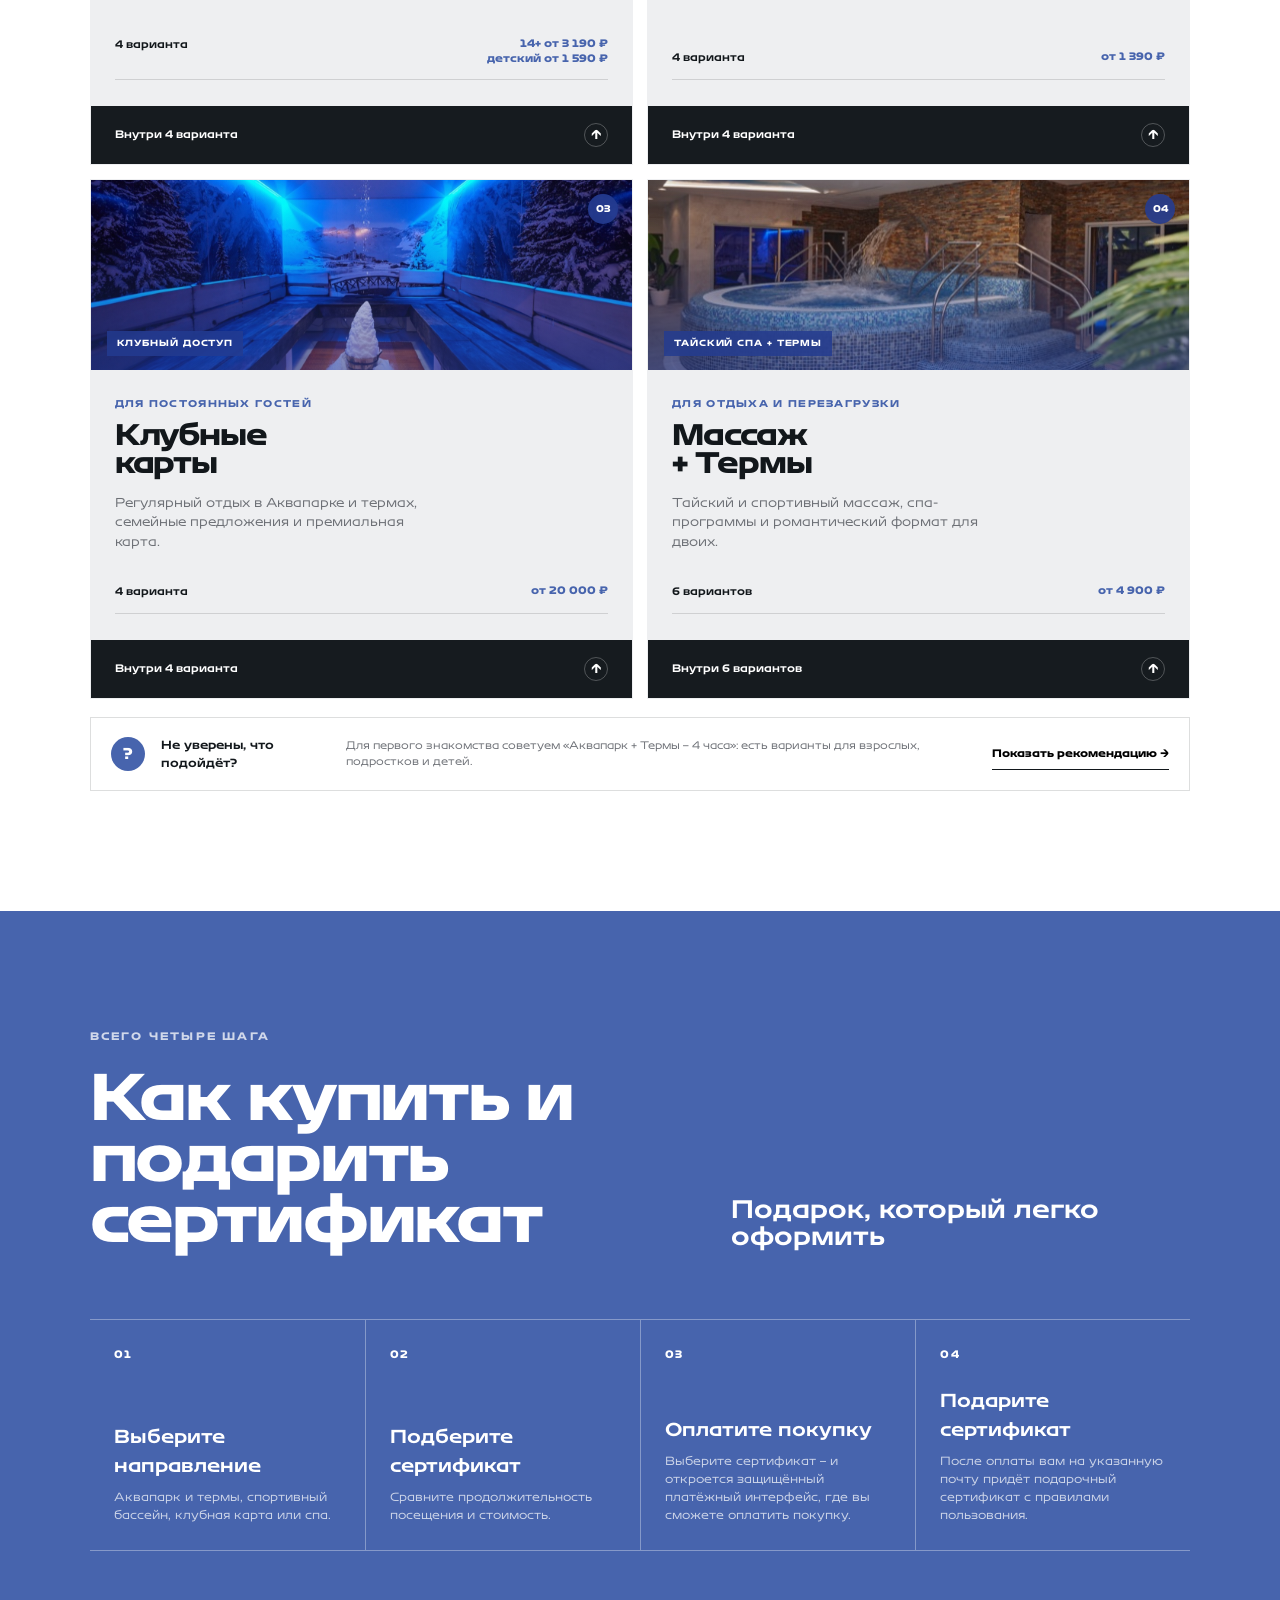
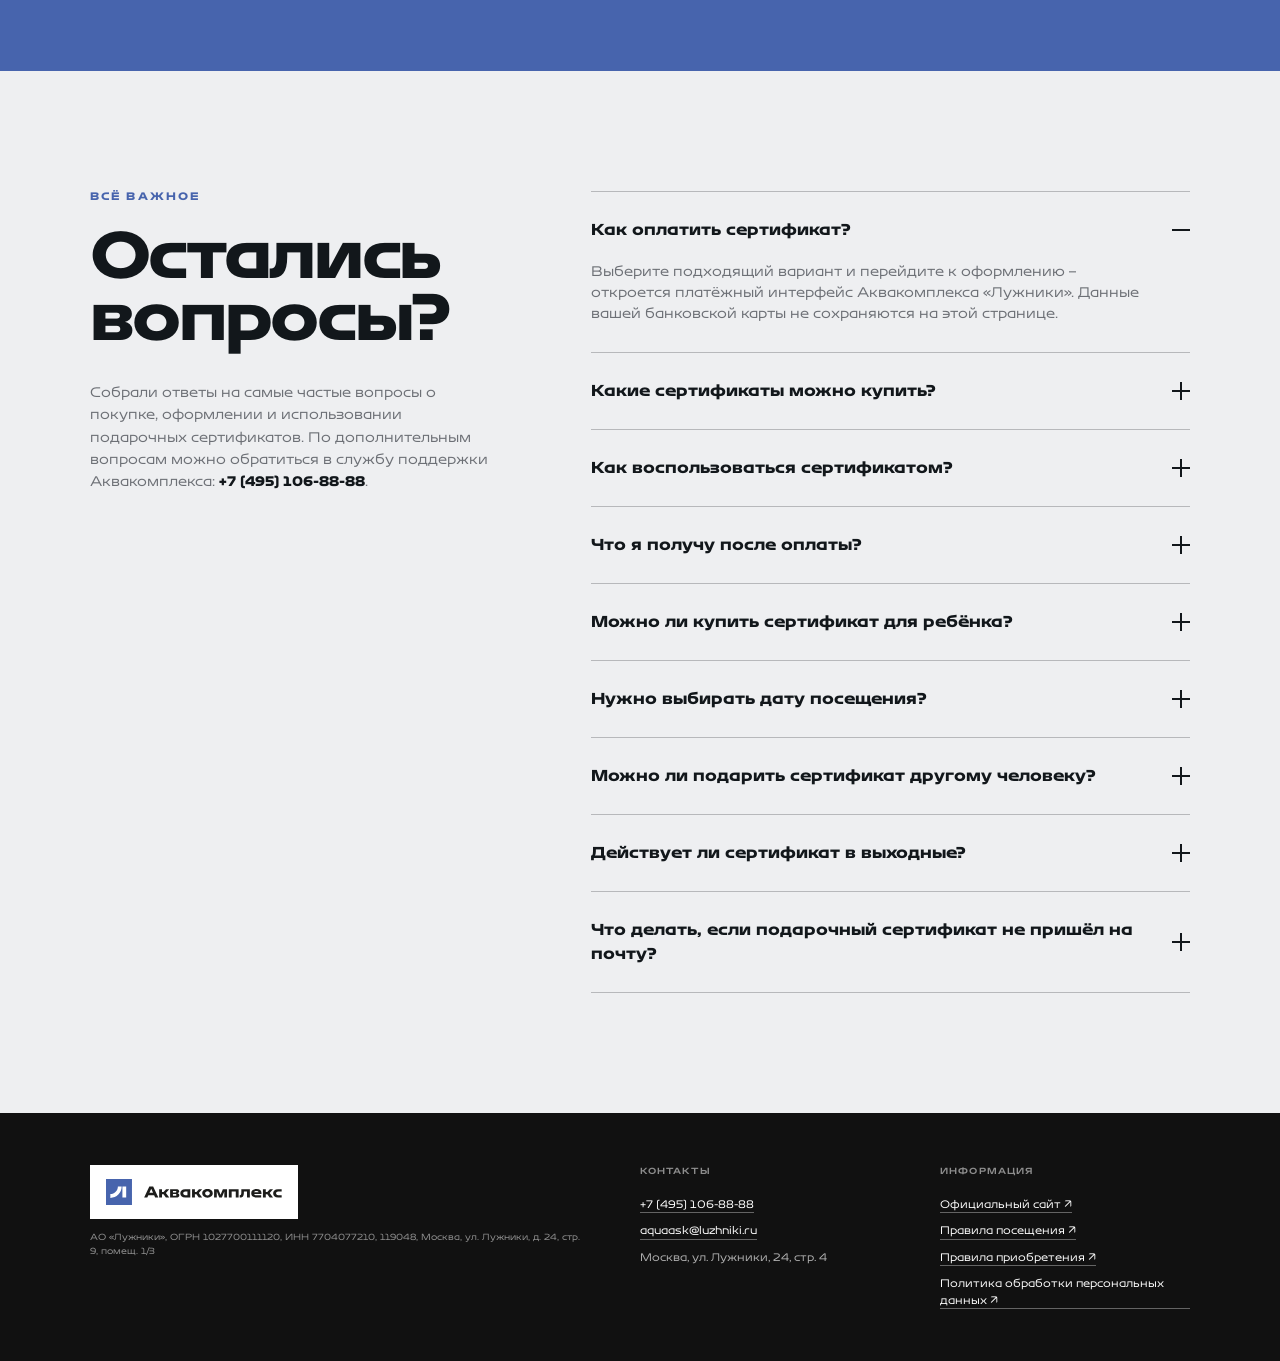
==== commit 5e224285: "Update certificate section copy" ====
--- a/index.html
+++ b/index.html
@@ -16,6 +16,7 @@
     <!-- /Yandex.Metrika counter -->
     <meta name="viewport" content="width=device-width, initial-scale=1" />
     <meta name="theme-color" content="#4764ad" />
+    <link rel="icon" href="assets/aqua-emblem.svg" type="image/svg+xml" />
     <meta name="robots" content="index, follow, max-snippet:-1, max-image-preview:large, max-video-preview:-1" />
     <meta
       name="description"
@@ -70,7 +71,7 @@
             "name": "Подарочные сертификаты в Аквакомплексе «Лужники» – купить онлайн",
             "description": "Подарочные сертификаты в Аквакомплексе «Лужники» в Москве: аквапарк и термы, спортивный бассейн, клубные карты, массаж и спа.",
             "inLanguage": "ru-RU",
-            "dateModified": "2026-11-25",
+            "dateModified": "2026-11-26",
             "about": { "@id": "https://aqua.luzhniki.ru/#organization" },
             "mainEntity": { "@id": "https://gift.luzhniki.ru/#certificate-list" }
           },
@@ -92,7 +93,7 @@
                   "offers": [
                     { "@type": "Offer", "name": "Взрослые 18+", "price": "4890", "priceCurrency": "RUB", "availability": "https://schema.org/InStock", "url": "https://gift.luzhniki.ru/#catalog", "seller": { "@id": "https://aqua.luzhniki.ru/#organization" } },
                     { "@type": "Offer", "name": "Подростки 14–17 лет", "price": "4890", "priceCurrency": "RUB", "availability": "https://schema.org/InStock", "url": "https://gift.luzhniki.ru/#catalog", "seller": { "@id": "https://aqua.luzhniki.ru/#organization" } },
-                    { "@type": "Offer", "name": "Детский 7–13 лет", "price": "2590", "priceCurrency": "RUB", "availability": "https://schema.org/InStock", "url": "https://gift.luzhniki.ru/#catalog", "seller": { "@id": "https://aqua.luzhniki.ru/#organization" } }
+                    { "@type": "Offer", "name": "Дети 7–13 лет", "price": "2590", "priceCurrency": "RUB", "availability": "https://schema.org/InStock", "url": "https://gift.luzhniki.ru/#catalog", "seller": { "@id": "https://aqua.luzhniki.ru/#organization" } }
                   ]
                 }
               },
@@ -108,7 +109,7 @@
                   "offers": [
                     { "@type": "Offer", "name": "Взрослые 18+", "price": "4290", "priceCurrency": "RUB", "availability": "https://schema.org/InStock", "url": "https://gift.luzhniki.ru/#catalog", "seller": { "@id": "https://aqua.luzhniki.ru/#organization" } },
                     { "@type": "Offer", "name": "Подростки 14–17 лет", "price": "4290", "priceCurrency": "RUB", "availability": "https://schema.org/InStock", "url": "https://gift.luzhniki.ru/#catalog", "seller": { "@id": "https://aqua.luzhniki.ru/#organization" } },
-                    { "@type": "Offer", "name": "Детский 7–13 лет", "price": "2190", "priceCurrency": "RUB", "availability": "https://schema.org/InStock", "url": "https://gift.luzhniki.ru/#catalog", "seller": { "@id": "https://aqua.luzhniki.ru/#organization" } }
+                    { "@type": "Offer", "name": "Дети 7–13 лет", "price": "2190", "priceCurrency": "RUB", "availability": "https://schema.org/InStock", "url": "https://gift.luzhniki.ru/#catalog", "seller": { "@id": "https://aqua.luzhniki.ru/#organization" } }
                   ]
                 }
               },
@@ -124,7 +125,7 @@
                   "offers": [
                     { "@type": "Offer", "name": "Взрослые 18+", "price": "3690", "priceCurrency": "RUB", "availability": "https://schema.org/InStock", "url": "https://gift.luzhniki.ru/#catalog", "seller": { "@id": "https://aqua.luzhniki.ru/#organization" } },
                     { "@type": "Offer", "name": "Подростки 14–17 лет", "price": "3690", "priceCurrency": "RUB", "availability": "https://schema.org/InStock", "url": "https://gift.luzhniki.ru/#catalog", "seller": { "@id": "https://aqua.luzhniki.ru/#organization" } },
-                    { "@type": "Offer", "name": "Детский 7–13 лет", "price": "1990", "priceCurrency": "RUB", "availability": "https://schema.org/InStock", "url": "https://gift.luzhniki.ru/#catalog", "seller": { "@id": "https://aqua.luzhniki.ru/#organization" } }
+                    { "@type": "Offer", "name": "Дети 7–13 лет", "price": "1990", "priceCurrency": "RUB", "availability": "https://schema.org/InStock", "url": "https://gift.luzhniki.ru/#catalog", "seller": { "@id": "https://aqua.luzhniki.ru/#organization" } }
                   ]
                 }
               },
@@ -140,7 +141,7 @@
                   "offers": [
                     { "@type": "Offer", "name": "Взрослые 18+", "price": "3190", "priceCurrency": "RUB", "availability": "https://schema.org/InStock", "url": "https://gift.luzhniki.ru/#catalog", "seller": { "@id": "https://aqua.luzhniki.ru/#organization" } },
                     { "@type": "Offer", "name": "Подростки 14–17 лет", "price": "3190", "priceCurrency": "RUB", "availability": "https://schema.org/InStock", "url": "https://gift.luzhniki.ru/#catalog", "seller": { "@id": "https://aqua.luzhniki.ru/#organization" } },
-                    { "@type": "Offer", "name": "Детский 7–13 лет", "price": "1590", "priceCurrency": "RUB", "availability": "https://schema.org/InStock", "url": "https://gift.luzhniki.ru/#catalog", "seller": { "@id": "https://aqua.luzhniki.ru/#organization" } }
+                    { "@type": "Offer", "name": "Дети 7–13 лет", "price": "1590", "priceCurrency": "RUB", "availability": "https://schema.org/InStock", "url": "https://gift.luzhniki.ru/#catalog", "seller": { "@id": "https://aqua.luzhniki.ru/#organization" } }
                   ]
                 }
               },
@@ -310,7 +311,7 @@
           <button class="experience-card experience-club" type="button" data-category="club" aria-pressed="false">
             <span class="experience-number">03</span>
             <span class="experience-art art-club" role="img" aria-label="Термально-оздоровительная зона Аквакомплекса Лужники">
-              <span class="experience-photo-label">Термы + клубный доступ</span>
+              <span class="experience-photo-label">Клубный доступ</span>
             </span>
             <span class="experience-kicker">Для постоянных гостей</span>
             <strong>Клубные<br />карты</strong>
